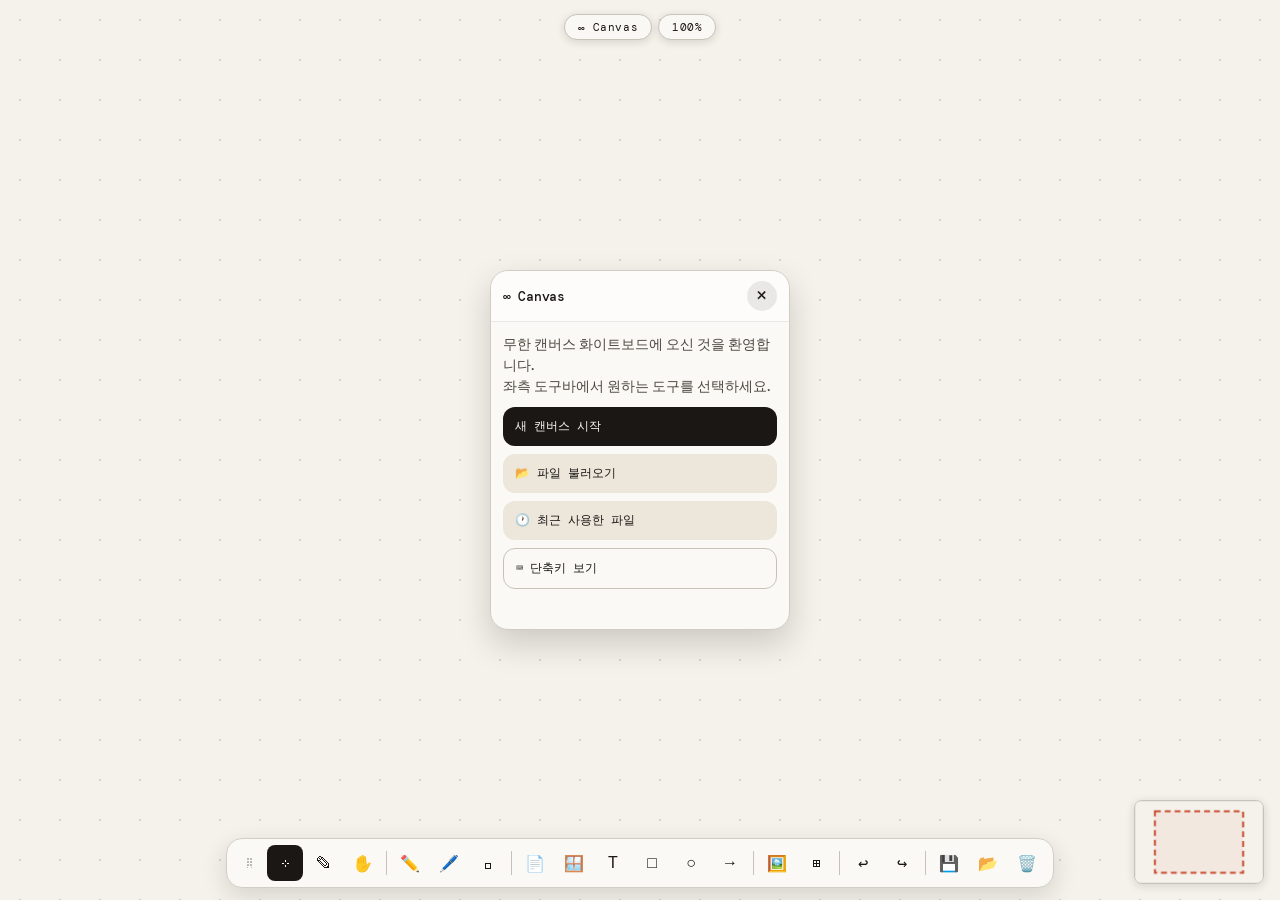
==== index.html @ 52f9487e "Add files via upload" ====
<!DOCTYPE html>
<html lang="ko">
<head>
<meta charset="UTF-8">
<meta name="viewport" content="width=device-width, initial-scale=1.0, viewport-fit=cover, maximum-scale=1.0, user-scalable=no">
<meta name="apple-mobile-web-app-capable" content="yes">
<meta name="apple-mobile-web-app-status-bar-style" content="default">
<meta name="theme-color" content="#f5f2eb">
<title>∞ Canvas 0.01</title>
<link rel="stylesheet" href="style.css">
</head>
<body data-tool="select">

<div id="grid"></div>
<canvas id="preview-canvas"></canvas>
<div id="sel-rect"></div>

<div id="topbar">
  <div class="pill" id="title-pill">∞ Canvas</div>
  <div class="pill" id="zoom-pill">100%</div>
</div>

<div id="ctx">
  <div class="citem" data-action="front">↑ 맨 앞으로</div>
  <div class="citem" data-action="back">↓ 맨 뒤로</div>
  <div class="cdiv"></div>
  <div class="citem" data-action="dup">⊞ 복제</div>
  <div class="cdiv"></div>
  <div class="citem danger" data-action="del">✕ 삭제</div>
</div>

<div id="snack"></div>

<div id="viewport">
  <div id="board">
    <svg id="svg-layer"></svg>
  </div>
</div>

<canvas id="minimap" width="130" height="84"></canvas>

<!-- ══ PEN SETTINGS PANEL ══ -->
<div id="pen-panel">
  <div class="pp-title">
    <span id="pp-title-txt">✏️ 펜 설정</span>
    <button class="pp-x" id="pp-close-btn">✕</button>
  </div>
  <div class="pp-sect">
    <div class="pp-lbl">펜 안정화 (smoothing)</div>
    <div class="pp-row">
      <input type="range" id="pp-smooth" min="0" max="20" step="1" value="0">
      <span class="pp-num" id="pp-smooth-v">0</span>
    </div>
    <div class="pp-chips" id="pp-sc">
      <button class="pp-chip pp-on" data-smooth="0">없음</button>
      <button class="pp-chip" data-smooth="5">약간</button>
      <button class="pp-chip" data-smooth="10">보통</button>
      <button class="pp-chip" data-smooth="18">강함</button>
    </div>
  </div>
  <div class="pp-sect">
    <div class="pp-lbl">불투명도 (opacity)</div>
    <div class="pp-row">
      <input type="range" id="pp-opacity" min="5" max="100" step="5" value="100">
      <span class="pp-num" id="pp-opacity-v">100%</span>
    </div>
  </div>
  <div class="pp-sect" id="pp-cap-sect">
    <div class="pp-lbl">선 끝 모양 (linecap)</div>
    <div class="pp-caps">
      <button class="pp-cap pp-on" data-cap="round">
        <svg width="30" height="10"><line x1="5" y1="5" x2="25" y2="5" stroke="currentColor" stroke-width="5" stroke-linecap="round"/></svg>
        <span>둥글게</span>
      </button>
      <button class="pp-cap" data-cap="square">
        <svg width="30" height="10"><line x1="5" y1="5" x2="25" y2="5" stroke="currentColor" stroke-width="5" stroke-linecap="square"/></svg>
        <span>각지게</span>
      </button>
      <button class="pp-cap" data-cap="butt">
        <svg width="30" height="10"><line x1="7" y1="5" x2="23" y2="5" stroke="currentColor" stroke-width="5" stroke-linecap="butt"/></svg>
        <span>짧게</span>
      </button>
    </div>
  </div>
  <div class="pp-sect" id="pp-pressure-sect">
    <div class="pp-lbl">끝 처리 (taper)</div>
    <div class="pp-chips" id="pp-pc">
      <button class="pp-chip pp-on" data-pressure="none">없음</button>
      <button class="pp-chip" data-pressure="start">시작</button>
      <button class="pp-chip" data-pressure="end">끝</button>
      <button class="pp-chip" data-pressure="both">양쪽</button>
    </div>
  </div>
  <div class="pp-sect">
    <div class="pp-lbl">미리보기</div>
    <div id="pp-preview-wrap">
      <svg id="pp-preview-svg" viewBox="0 0 200 42" preserveAspectRatio="none">
        <path id="pp-preview-path"
          d="M10,30 Q30,10 50,22 Q70,34 90,18 Q110,8 130,22 Q150,34 170,16 Q185,8 192,14"
          fill="none" stroke="#1a1714" stroke-width="2"
          stroke-linecap="round" stroke-linejoin="round"/>
      </svg>
    </div>
  </div>
</div>

<!-- ══ TOOLBAR (가로 통일) ══ -->
<div id="toolbar">
  <div id="tb-drag-handle">⠿</div>
  <div id="tb-tools">
    <button class="tbtn active" id="t-select" data-tip="선택 (V)" data-tool="select">⊹</button>
    <button class="tbtn" id="t-edit" data-tip="편집 (D)" data-tool="edit">✎</button>
    <button class="tbtn" id="t-pan" data-tip="이동 (H)" data-tool="pan">✋</button>
    <div class="sep"></div>
    <button class="tbtn" id="t-pen"       data-tip="펜 (P) · 재클릭 → 설정"       data-tool-or-panel="pen">✏️</button>
    <button class="tbtn" id="t-highlight" data-tip="형광펜 (L) · 재클릭 → 설정"    data-tool-or-panel="highlight">🖊️</button>
    <button class="tbtn" id="t-eraser"    data-tip="지우개 (E) · 재클릭 → 설정"    data-tool-or-panel="eraser">◻</button>
    <div class="sep"></div>
    <button class="tbtn" id="t-sticky" data-tip="포스트잇 (S)"  data-action="addSticky">📄</button>
    <button class="tbtn" id="t-card"   data-tip="카드 창 (W)"   data-action="addCard">🪟</button>
    <button class="tbtn" id="t-text"   data-tip="텍스트 (T)"    data-tool="text">T</button>
    <button class="tbtn" id="t-rect"   data-tip="사각형 (R)"    data-tool="rect">□</button>
    <button class="tbtn" id="t-circle" data-tip="원 (C)"        data-tool="circle">○</button>
    <button class="tbtn" id="t-arrow"  data-tip="화살표 (A)"    data-tool="arrow">→</button>
    <div class="sep"></div>
    <button class="tbtn" data-tip="이미지" data-action="addImage">🖼️</button>
    <button class="tbtn" data-tip="그리드 (G)"  data-action="toggleGrid">⊞</button>

    <!-- ═══ NEW: Undo / Redo 버튼 ═══ -->
    <div class="sep"></div>
    <button class="tbtn undo-redo-btn" id="t-undo" data-tip="실행 취소 (Ctrl+Z)" data-action="undo">↩</button>
    <button class="tbtn undo-redo-btn" id="t-redo" data-tip="다시 실행 (Ctrl+Shift+Z)" data-action="redo">↪</button>
    <!-- ═══ END NEW ═══ -->

    <div class="sep"></div>
    <button class="tbtn" data-tip="저장 Ctrl+S" data-action="save">💾</button>
    <button class="tbtn" data-tip="불러오기"     data-action="load">📂</button>
    <button class="tbtn" data-tip="전체 지우기"  data-action="clearAll">🗑️</button>
  </div>
</div>


<!-- ══ COLOR BAR (그리기 도구 선택 시 나타남) ══ -->
<div id="color-bar">
  <div class="cdot active" style="background:#1a1714" data-c="#1a1714"></div>
  <div class="cdot" style="background:#c84b2f" data-c="#c84b2f"></div>
  <div class="cdot" style="background:#2b6cb0" data-c="#2b6cb0"></div>
  <div class="cdot" style="background:#2d8a4e" data-c="#2d8a4e"></div>
  <div class="cdot" style="background:#7c3d9e" data-c="#7c3d9e"></div>
  <div class="cdot" style="background:#e8a320" data-c="#e8a320"></div>
  <div class="cb-sep"></div>
  <button class="sbtn active" data-sw="2"><div class="sline" style="height:2px"></div></button>
  <button class="sbtn"        data-sw="5"><div class="sline" style="height:4px"></div></button>
  <button class="sbtn"        data-sw="10"><div class="sline" style="height:7px"></div></button>
</div>

<input type="file" id="img-in"  accept="image/*" style="display:none">
<input type="file" id="load-in" style="display:none">

<script type="module" src="js/main.js"></script>
</body>
</html>
---- style.css ----
@import url('https://fonts.googleapis.com/css2?family=DM+Mono:wght@400;500&family=Fraunces:ital,opsz,wght@0,9..144,300;1,9..144,300&display=swap');

:root {
  --bg:#f5f2eb; --grid:#d8d3c8; --ink:#1a1714;
  --panel:#faf8f4; --border:#c8c3b8; --shadow:rgba(26,23,20,0.14);
  --accent:#c84b2f; --accent2:#2b6cb0;
  --safe-b: env(safe-area-inset-bottom, 0px);
  --safe-t: env(safe-area-inset-top,    0px);
  --safe-l: env(safe-area-inset-left,   0px);
  --safe-r: env(safe-area-inset-right,  0px);
}

*{margin:0;padding:0;box-sizing:border-box;}
html,body{width:100%;height:100%;overflow:hidden;}
body{
  font-family:'DM Mono',monospace;
  background:var(--bg);
  user-select:none;-webkit-user-select:none;
  touch-action:none;
  -webkit-tap-highlight-color:transparent;
}

/* ── Grid ── */
#grid{
  position:fixed;inset:0;pointer-events:none;z-index:0;
  background-image:radial-gradient(circle,var(--grid) 1.5px,transparent 1.5px);
  background-size:40px 40px;
}

/* ── Viewport / Board ── */
#viewport{position:fixed;overflow:hidden;z-index:1;}
#board{position:absolute;top:0;left:0;transform-origin:0 0;will-change:transform;}
#svg-layer{position:absolute;top:0;left:0;width:1px;height:1px;overflow:visible;pointer-events:none;}
#preview-canvas{position:fixed;pointer-events:none;z-index:500;}

/* ── Selection rectangle ── */
#sel-rect{
  position:fixed;border:1.5px solid var(--accent2);
  background:rgba(43,108,176,0.08);pointer-events:none;
  display:none;z-index:600;border-radius:2px;
}
.el.lasso-hover>.el-body{outline:2px dashed var(--accent2);outline-offset:2px;}

/* ── Element system ── */
.el{position:absolute;}
.el-body{width:100%;height:100%;border-radius:2px;}
.el-handles{display:none;position:absolute;inset:-1px;pointer-events:none;}
.el.selected>.el-body{outline:2px solid var(--accent2);outline-offset:2px;}
.el.selected>.el-handles{display:block;}

.h-move{position:absolute;inset:0;cursor:move;pointer-events:all;}
.h-resize{
  position:absolute;width:12px;height:12px;
  background:white;border:2px solid var(--accent2);border-radius:2px;pointer-events:all;
}
.h-resize.nw{top:-6px;left:-6px;cursor:nw-resize;}
.h-resize.ne{top:-6px;right:-6px;cursor:ne-resize;}
.h-resize.se{bottom:-6px;right:-6px;cursor:se-resize;}
.h-resize.sw{bottom:-6px;left:-6px;cursor:sw-resize;}
.h-resize.n{top:-6px;left:calc(50% - 6px);cursor:n-resize;}
.h-resize.s{bottom:-6px;left:calc(50% - 6px);cursor:s-resize;}
.h-resize.e{top:calc(50% - 6px);right:-6px;cursor:e-resize;}
.h-resize.w{top:calc(50% - 6px);left:-6px;cursor:w-resize;}

@media(pointer:coarse){
  .h-resize{width:20px;height:20px;}
  .h-resize.nw{top:-10px;left:-10px;}
  .h-resize.ne{top:-10px;right:-10px;}
  .h-resize.se{bottom:-10px;right:-10px;}
  .h-resize.sw{bottom:-10px;left:-10px;}
  .h-resize.n{top:-10px;left:calc(50% - 10px);}
  .h-resize.s{bottom:-10px;left:calc(50% - 10px);}
  .h-resize.e{top:calc(50% - 10px);right:-10px;}
  .h-resize.w{top:calc(50% - 10px);left:-10px;}
}

/* ── Sticky ── */
.sticky-body{
  padding:10px;display:flex;flex-direction:column;
  box-shadow:3px 5px 14px var(--shadow);min-width:120px;min-height:90px;
}
.sticky-bar{display:flex;justify-content:flex-end;gap:4px;margin-bottom:6px;flex-shrink:0;}
.sticky-btn{
  width:28px;height:28px;border:none;border-radius:50%;
  background:rgba(0,0,0,0.18);color:rgba(0,0,0,0.6);font-size:12px;cursor:pointer;
  display:flex;align-items:center;justify-content:center;
  touch-action:manipulation;-webkit-tap-highlight-color:transparent;
}
.sticky-btn:hover{opacity:.7;}
.sticky-btn:active{opacity:.5;}
.sticky-body textarea{
  flex:1;border:none;background:transparent;resize:none;
  font-family:'Fraunces',serif;font-size:14px;font-weight:300;line-height:1.55;
  color:var(--ink);outline:none;cursor:text;min-height:60px;
  touch-action:manipulation;
}

/* ── Text ── */
.text-body{
  padding:4px 6px;min-width:60px;min-height:30px;white-space:pre-wrap;
  word-break:break-word;font-family:'Fraunces',serif;font-weight:300;
  line-height:1.4;outline:none;cursor:text;background:transparent;
}

/* ══════════════════════════════════════════════════════
   CARD WINDOW (unchanged)
══════════════════════════════════════════════════════ */
.card-body{display:flex;flex-direction:column;background:color-mix(in srgb, var(--panel) 95%, white 5%);border:1.5px solid color-mix(in srgb, var(--border) 80%, white 20%);border-radius:14px;box-shadow:0 10px 28px rgba(26,23,20,0.16);overflow:hidden;min-width:180px;min-height:120px;}
.card-header{display:flex;align-items:center;justify-content:space-between;gap:8px;padding:10px 12px;border-bottom:1px solid rgba(0,0,0,0.08);background:rgba(255,255,255,0.45);flex-shrink:0;}
.card-title{flex:1;min-width:0;font-family:'DM Mono',monospace;font-size:13px;font-weight:500;letter-spacing:-0.02em;color:var(--ink);outline:none;cursor:text;white-space:nowrap;overflow:hidden;text-overflow:ellipsis;user-select:text;-webkit-user-select:text;}
.card-title:empty::before{content:'제목을 입력하세요...';color:rgba(0,0,0,0.28);pointer-events:none;}
.card-close-btn{width:30px;height:30px;border:none;border-radius:999px;cursor:pointer;background:rgba(0,0,0,0.08);color:var(--ink);font-size:13px;display:flex;align-items:center;justify-content:center;flex-shrink:0;transition:background .12s;touch-action:manipulation;-webkit-tap-highlight-color:transparent;}
.card-close-btn:hover{background:rgba(0,0,0,0.14);}
.card-close-btn:active{background:rgba(0,0,0,0.20);}
.card-content{padding:10px 12px;font-family:'Fraunces',serif;font-size:13.5px;font-weight:300;line-height:1.55;color:var(--ink);outline:none;cursor:text;min-height:32px;white-space:pre-wrap;word-break:break-word;user-select:text;-webkit-user-select:text;border-bottom:1px solid rgba(0,0,0,0.06);flex-shrink:0;}
.card-content:empty::before{content:attr(data-placeholder);color:rgba(0,0,0,0.25);pointer-events:none;}
.card-sub-container{flex:1 1 auto;padding:8px 10px;position:relative;overflow-y:auto;overflow-x:hidden;min-height:0;scrollbar-width:thin;background-image:linear-gradient(rgba(0,0,0,0.03) 1px, transparent 1px),linear-gradient(90deg, rgba(0,0,0,0.03) 1px, transparent 1px);background-size:20px 20px;}
.card-sub-container::-webkit-scrollbar{width:4px;}
.card-sub-container::-webkit-scrollbar-thumb{background:rgba(0,0,0,0.14);border-radius:99px;}
.card-add-block-btn{flex-shrink:0;margin:0 10px 10px;padding:12px 0;border:1.5px dashed rgba(0,0,0,0.16);border-radius:10px;background:transparent;color:rgba(0,0,0,0.38);font-family:'DM Mono',monospace;font-size:12px;cursor:pointer;transition:background .12s, color .12s, border-color .12s;touch-action:manipulation;-webkit-tap-highlight-color:transparent;}
.card-add-block-btn:hover{background:rgba(0,0,0,0.04);color:var(--ink);border-color:rgba(0,0,0,0.28);}
.card-add-block-btn:active{background:rgba(0,0,0,0.08);color:var(--ink);}
.card-sub-block{position:absolute;border:1.5px solid rgba(0,0,0,0.10);border-radius:10px;background:rgba(255,255,255,0.55);display:flex;flex-direction:column;overflow:hidden;transition:border-color .12s, box-shadow .12s;}
.card-sub-block:hover{border-color:rgba(0,0,0,0.18);}
.card-sub-block.card-sub-resizing{border-color:var(--accent2);}
.card-sub-block[data-dir="horizontal"]{flex-direction:row;}
.card-sub-block[data-dir="horizontal"] .card-sub-content{border-top:none;border-left:1px solid rgba(0,0,0,0.06);}
.card-sub-block.card-sub-dragging{opacity:0.85;box-shadow:0 12px 36px rgba(26,23,20,0.28);border-color:var(--accent2);z-index:99999;pointer-events:none;transition:none;}
.card-sub-placeholder{position:absolute;border:2px dashed var(--accent2);border-radius:10px;background:rgba(43,108,176,0.06);pointer-events:none;transition:left .1s, top .1s;}
.card-sub-header{display:flex;align-items:center;justify-content:space-between;gap:6px;padding:6px 8px;background:rgba(0,0,0,0.025);flex-shrink:0;}
.card-sub-drag-handle{width:24px;height:24px;display:flex;align-items:center;justify-content:center;font-size:13px;color:rgba(0,0,0,0.28);cursor:grab;flex-shrink:0;border-radius:4px;transition:color .12s, background .12s;user-select:none;-webkit-user-select:none;touch-action:none;}
.card-sub-drag-handle:hover{color:var(--ink);background:rgba(0,0,0,0.06);}
.card-sub-drag-handle:active{cursor:grabbing;color:var(--accent2);}
.card-sub-title{flex:1;min-width:0;font-family:'DM Mono',monospace;font-size:11px;font-weight:500;color:var(--ink);outline:none;cursor:text;white-space:nowrap;overflow:hidden;text-overflow:ellipsis;user-select:text;-webkit-user-select:text;}
.card-sub-title:empty::before{content:'블록 제목...';color:rgba(0,0,0,0.22);pointer-events:none;}
.card-sub-actions{display:flex;gap:3px;flex-shrink:0;}
.card-sub-btn{width:28px;height:28px;border:none;border-radius:6px;background:transparent;color:rgba(0,0,0,0.4);font-size:12px;cursor:pointer;display:flex;align-items:center;justify-content:center;transition:background .1s, color .1s;touch-action:manipulation;-webkit-tap-highlight-color:transparent;}
.card-sub-btn:hover{background:rgba(0,0,0,0.08);color:var(--ink);}
.card-sub-btn:active{background:rgba(0,0,0,0.14);color:var(--ink);}
.card-sub-btn-del:hover{color:var(--accent);}
.card-sub-btn-del:active{color:var(--accent);}
.card-sub-content{flex:1 1 auto;padding:8px;font-family:'Fraunces',serif;font-size:12.5px;font-weight:300;line-height:1.5;color:var(--ink);outline:none;cursor:text;white-space:pre-wrap;word-break:break-word;min-height:20px;border-top:1px solid rgba(0,0,0,0.06);user-select:text;-webkit-user-select:text;overflow:auto;}
.card-sub-content:empty::before{content:attr(data-placeholder);color:rgba(0,0,0,0.22);pointer-events:none;}
.card-sub-resize-handle{position:absolute;bottom:0;right:0;width:22px;height:22px;cursor:se-resize;z-index:2;background:transparent;touch-action:none;}
.card-sub-resize-handle::before{content:'';position:absolute;bottom:3px;right:3px;width:8px;height:8px;border-right:2px solid rgba(0,0,0,0.18);border-bottom:2px solid rgba(0,0,0,0.18);border-radius:0 0 2px 0;transition:border-color .12s;}
.card-sub-resize-handle:hover::before{border-color:var(--accent2);}
.card-sub-block.card-sub-resizing .card-sub-resize-handle::after{content:'';position:absolute;bottom:-2px;right:-2px;width:6px;height:6px;background:var(--accent2);border-radius:50%;}

/* ══════════════════════════════════════════════════════
   STARTUP / SYSTEM WINDOWS (unchanged)
══════════════════════════════════════════════════════ */
.start-window{position:absolute;}
.start-window-body{width:100%;height:100%;display:flex;flex-direction:column;overflow:hidden;border-radius:18px;background:color-mix(in srgb, var(--panel) 92%, white 8%);border:1.5px solid color-mix(in srgb, var(--border) 85%, white 15%);box-shadow:0 14px 32px rgba(26,23,20,0.18);backdrop-filter:blur(10px);-webkit-backdrop-filter:blur(10px);}
.start-window-header{display:flex;align-items:center;justify-content:space-between;gap:8px;padding:10px 12px;border-bottom:1px solid rgba(0,0,0,0.08);background:rgba(255,255,255,0.45);cursor:move;touch-action:none;}
.start-window-title{font-size:13px;font-weight:500;letter-spacing:-0.02em;color:var(--ink);}
.start-window-close{width:30px;height:30px;border:none;border-radius:999px;cursor:pointer;background:rgba(0,0,0,0.08);color:var(--ink);font-size:12px;display:flex;align-items:center;justify-content:center;flex-shrink:0;touch-action:manipulation;-webkit-tap-highlight-color:transparent;}
.start-window-close:active{background:rgba(0,0,0,0.18);}
.start-window-content{padding:12px;display:flex;flex-direction:column;gap:10px;min-height:0;}
.start-window-note{font-family:'Fraunces',serif;font-size:14px;line-height:1.5;color:#4d463f;}
.start-window-actions,.recent-toolbar{display:flex;flex-direction:column;gap:8px;}
.launch-btn{width:100%;border:none;border-radius:12px;padding:11px 12px;cursor:pointer;background:#ece6db;color:var(--ink);font-family:'DM Mono',monospace;font-size:12px;text-align:left;touch-action:manipulation;-webkit-tap-highlight-color:transparent;}
.launch-btn:active{filter:brightness(0.92);}
.launch-btn.primary{background:var(--ink);color:var(--panel);}
.launch-btn.ghost{background:transparent;border:1px solid var(--border);}
.launch-btn.small{padding:8px 10px;font-size:11px;border-radius:10px;}
.recent-list{display:flex;flex-direction:column;gap:8px;overflow:auto;min-height:0;padding-right:2px;}
.recent-item{display:flex;align-items:center;justify-content:space-between;gap:10px;border:1px solid rgba(0,0,0,0.08);border-radius:12px;padding:10px;background:rgba(255,255,255,0.55);}
.recent-main{min-width:0;display:flex;flex-direction:column;gap:4px;}
.recent-name{font-size:12px;color:var(--ink);white-space:nowrap;overflow:hidden;text-overflow:ellipsis;}
.recent-meta{font-size:10px;color:#756d64;}
.recent-actions{display:flex;gap:6px;flex-shrink:0;}
.recent-empty{border:1px dashed rgba(0,0,0,0.14);border-radius:12px;padding:12px;color:#756d64;font-size:12px;line-height:1.5;background:rgba(255,255,255,0.35);}
.shortcut-list{display:flex;flex-direction:column;gap:8px;overflow:auto;min-height:0;}
.shortcut-row{display:flex;align-items:center;justify-content:space-between;gap:10px;border:1px solid rgba(0,0,0,0.08);border-radius:12px;padding:8px 10px;background:rgba(255,255,255,0.52);}
.shortcut-key{display:inline-flex;align-items:center;justify-content:center;min-width:44px;height:28px;padding:0 10px;border-radius:999px;background:var(--ink);color:var(--panel);font-size:11px;}
.shortcut-desc{font-size:12px;color:var(--ink);text-align:right;line-height:1.4;}

/* ── Image ── */
.image-body{display:block;width:100%;height:100%;object-fit:contain;pointer-events:none;border-radius:1px;}

/* ══════════════════════════════════════════════════════
   TOOLBAR — 항상 가로, 드래그 이동, 모서리 자석 스냅
   화면 폭에 맞게 축소, 내부 스크롤
══════════════════════════════════════════════════════ */
#toolbar{
  position:fixed;
  z-index:1000;
  background:color-mix(in srgb, var(--panel) 88%, white 12%);
  border:1.5px solid color-mix(in srgb, var(--border) 82%, white 18%);
  border-radius:16px;
  box-shadow:0 8px 24px rgba(26,23,20,0.14);
  backdrop-filter:blur(10px);-webkit-backdrop-filter:blur(10px);
  display:flex;
  flex-direction:row;
  align-items:center;
  gap:4px;
  padding:6px 8px;
  transition:box-shadow .15s;
  /* ── 핵심: 화면에 맞게 축소 ── */
  max-width:calc(100vw - 24px);  /* 양쪽 12px 갭 */
  width:max-content;             /* 콘텐츠 자연 너비가 기본 */
}
#toolbar.tb-dragging{
  box-shadow:0 14px 40px rgba(26,23,20,0.22);
  opacity:0.92;
}
#toolbar.tb-snapping{
  transition:left .2s cubic-bezier(.22,.68,.36,1), top .2s cubic-bezier(.22,.68,.36,1), box-shadow .15s;
}


#tb-drag-handle{
  display:flex;align-items:center;justify-content:center;
  width:28px;height:36px;
  font-size:16px;color:rgba(0,0,0,0.25);
  cursor:grab;flex-shrink:0;
  border-radius:6px;
  transition:color .12s, background .12s;
  user-select:none;-webkit-user-select:none;
  touch-action:none;
}
#tb-drag-handle:hover{color:var(--ink);background:rgba(0,0,0,0.06);}
#tb-drag-handle:active{cursor:grabbing;color:var(--accent2);}

#tb-tools{
  display:flex;flex-direction:row;align-items:center;gap:3px;
  overflow-x:auto;overflow-y:hidden;
  scrollbar-width:none;
  flex:1;min-width:0;
}
#tb-tools::-webkit-scrollbar{display:none;}

#toolbar .tbtn{
  width:36px;height:36px;font-size:16px;flex-shrink:0;
  border-radius:8px;
}
#toolbar .sep{
  width:1px;height:24px;background:var(--border);flex-shrink:0;margin:0 2px;
}

.tbtn{
  display:flex;align-items:center;justify-content:center;
  border:none;background:transparent;
  cursor:pointer;color:var(--ink);
  transition:background .12s,transform .1s;
  position:relative;flex-shrink:0;
  -webkit-tap-highlight-color:transparent;
  touch-action:manipulation;
}
.tbtn:active{transform:scale(.93);}
.tbtn.active{background:var(--ink);color:var(--panel);}

@media(hover:hover){
  .tbtn[data-tip]:hover{background:rgba(0,0,0,0.07);}
  .tbtn[data-tip]:hover::after{
    content:attr(data-tip);position:absolute;
    background:var(--ink);color:var(--panel);font-size:10px;
    padding:3px 7px;border-radius:5px;white-space:nowrap;pointer-events:none;z-index:9999;
  }
  /* 툴팁은 항상 아래로 */
  .tbtn[data-tip]:hover::after{
    top:calc(100% + 6px);left:50%;transform:translateX(-50%);
  }
  /* 툴바가 화면 하단에 있을 때 → 위로 (JS가 data-tip-dir="up" 추가) */
  #toolbar[data-tip-dir="up"] .tbtn[data-tip]:hover::after{
    top:auto;bottom:calc(100% + 6px);
  }
}

/* ══════════════════════════════════════════════════════
   COLOR BAR — 그리기 도구 선택 시 나타남
══════════════════════════════════════════════════════ */
#color-bar{
  position:fixed;
  z-index:999;
  display:none; /* JS에서 제어 */
  flex-direction:row;
  align-items:center;
  gap:6px;
  padding:6px 12px;
  background:color-mix(in srgb, var(--panel) 90%, white 10%);
  border:1.5px solid color-mix(in srgb, var(--border) 82%, white 18%);
  border-radius:14px;
  box-shadow:0 6px 20px rgba(26,23,20,0.12);
  backdrop-filter:blur(10px);-webkit-backdrop-filter:blur(10px);
  transition:opacity .15s, transform .15s;
  opacity:0;transform:scale(0.96);
}
#color-bar.cb-visible{
  display:flex;opacity:1;transform:scale(1);
}

#color-bar .cb-sep{
  width:1px;height:22px;background:var(--border);flex-shrink:0;
}

#color-bar .cdot{
  width:22px;height:22px;
  border-radius:50%;cursor:pointer;border:2px solid transparent;
  transition:transform .1s,border-color .1s;flex-shrink:0;
  touch-action:manipulation;-webkit-tap-highlight-color:transparent;
}
#color-bar .cdot:hover{transform:scale(1.2);}
#color-bar .cdot.active{border-color:var(--ink);transform:scale(1.15);}

#color-bar .sbtn{
  display:flex;align-items:center;justify-content:center;
  width:32px;height:26px;
  border:1.5px solid var(--border);border-radius:6px;
  cursor:pointer;background:transparent;transition:background .12s;flex-shrink:0;
  touch-action:manipulation;-webkit-tap-highlight-color:transparent;
}
#color-bar .sbtn:hover{background:rgba(0,0,0,0.07);}
#color-bar .sbtn.active{background:var(--ink);}
#color-bar .sbtn.active .sline{background:var(--panel);}
#color-bar .sline{border-radius:99px;background:var(--ink);width:60%;}

/* ── Topbar ── */
#topbar{
  position:fixed;z-index:1000;
  display:flex;align-items:center;gap:6px;
  pointer-events:none;
}
#topbar>*{pointer-events:all;}
#topbar{top:calc(14px + var(--safe-t));left:0;right:0;justify-content:center;}
.pill{
  background:var(--panel);border:1.5px solid var(--border);border-radius:999px;
  padding:5px 13px;font-size:11px;color:var(--ink);
  box-shadow:0 2px 8px var(--shadow);letter-spacing:.05em;white-space:nowrap;
}
#zoom-pill{cursor:pointer;min-width:54px;text-align:center;touch-action:manipulation;}
#zoom-pill:hover{background:rgba(0,0,0,0.06);}

@media(max-width:767px){
  #topbar{top:calc(10px + var(--safe-t));left:auto;right:calc(10px + var(--safe-r));justify-content:flex-end;}
  #title-pill{display:none;}
  .pill{padding:4px 10px;font-size:10px;}
}

/* ── Context Menu ── */
#ctx{position:fixed;z-index:9999;background:var(--panel);border:1.5px solid var(--border);border-radius:10px;box-shadow:0 8px 30px var(--shadow);padding:6px;display:none;min-width:140px;}
.citem{padding:9px 14px;border-radius:6px;cursor:pointer;font-size:13px;color:var(--ink);transition:background .1s;touch-action:manipulation;}
.citem:hover,.citem:active{background:rgba(0,0,0,0.07);}
.citem.danger{color:var(--accent);}
.cdiv{height:1px;background:var(--border);margin:4px 0;}

/* ── Snack ── */
#snack{position:fixed;left:50%;transform:translateX(-50%) translateY(-8px);background:var(--ink);color:var(--panel);font-size:11px;padding:6px 14px;border-radius:999px;opacity:0;transition:opacity .2s,transform .2s;z-index:9999;pointer-events:none;white-space:nowrap;}
#snack.show{opacity:1;transform:translateX(-50%) translateY(0);}
#snack{top:58px;}
@media(max-width:767px){#snack{top:calc(50px + var(--safe-t));}}

/* ── Minimap ── */
#minimap{position:fixed;right:16px;width:130px;height:84px;background:var(--panel);border:1.5px solid var(--border);border-radius:8px;overflow:hidden;box-shadow:0 2px 10px var(--shadow);z-index:999;bottom:16px;}
@media(max-width:767px){#minimap{display:none;}}

/* ── Cursors ── */
body[data-tool="pan"] #viewport{cursor:grab;}
body[data-tool="pan"].panning #viewport{cursor:grabbing;}
body[data-tool="pen"] #viewport,
body[data-tool="highlight"] #viewport,
body[data-tool="eraser"] #viewport,
body[data-tool="rect"] #viewport,
body[data-tool="circle"] #viewport,
body[data-tool="arrow"] #viewport{cursor:crosshair;}
body[data-tool="text"] #viewport{cursor:text;}
body[data-tool="select"] #viewport{cursor:default;}
body[data-tool="edit"] #viewport{cursor:text;}
body[data-tool="edit"] #viewport .el{cursor:text;}
body[data-tool="edit"] #viewport .el .h-move{cursor:text;pointer-events:none;}
body[data-tool="edit"] #viewport .el .h-resize{pointer-events:none;}

/* ── Pen Panel ── */
#pen-panel{position:fixed;z-index:2000;background:color-mix(in srgb,var(--panel) 94%,white 6%);border:1.5px solid color-mix(in srgb,var(--border) 80%,white 20%);border-radius:16px;box-shadow:0 16px 48px rgba(26,23,20,0.20);backdrop-filter:blur(14px);-webkit-backdrop-filter:blur(14px);padding:14px 14px 16px;width:228px;display:none;flex-direction:column;gap:13px;font-size:11px;color:var(--ink);letter-spacing:.03em;opacity:0;transform:scale(.97);transition:opacity .15s,transform .15s;pointer-events:none;}
#pen-panel.pp-open{display:flex;opacity:1;transform:none;pointer-events:all;}
#pen-panel::before{display:none;} /* 화살표 제거 — 위치가 동적이므로 */
.pp-title{display:flex;align-items:center;justify-content:space-between;padding-bottom:10px;border-bottom:1px solid var(--border);font-weight:500;font-size:11.5px;letter-spacing:.04em;}
.pp-x{width:28px;height:28px;border:none;background:transparent;border-radius:50%;cursor:pointer;display:flex;align-items:center;justify-content:center;font-size:13px;color:color-mix(in srgb,var(--ink) 50%,transparent);touch-action:manipulation;}
.pp-x:hover{background:rgba(0,0,0,0.08);}
.pp-sect{display:flex;flex-direction:column;gap:6px;width:100%;}
.pp-lbl{font-size:9px;letter-spacing:.1em;text-transform:uppercase;font-weight:500;color:color-mix(in srgb,var(--ink) 42%,transparent);}
.pp-row{display:flex;align-items:center;gap:8px;}
.pp-row input[type=range]{flex:1;height:3px;-webkit-appearance:none;appearance:none;background:var(--border);border-radius:99px;outline:none;cursor:pointer;touch-action:manipulation;}
.pp-row input[type=range]::-webkit-slider-thumb{-webkit-appearance:none;width:22px;height:22px;border-radius:50%;background:var(--ink);border:2.5px solid var(--panel);box-shadow:0 1px 5px rgba(0,0,0,.28);cursor:pointer;}
.pp-row input[type=range]::-moz-range-thumb{width:22px;height:22px;border-radius:50%;background:var(--ink);border:2.5px solid var(--panel);box-shadow:0 1px 5px rgba(0,0,0,.28);}
.pp-num{min-width:30px;text-align:right;font-size:11px;color:color-mix(in srgb,var(--ink) 60%,transparent);font-variant-numeric:tabular-nums;}
.pp-chips{display:flex;gap:5px;flex-wrap:wrap;}
.pp-chip{padding:5px 9px;border-radius:8px;border:1.5px solid var(--border);font-size:10px;cursor:pointer;background:transparent;color:var(--ink);transition:background .12s,border-color .12s,color .12s;font-family:'DM Mono',monospace;touch-action:manipulation;}
.pp-chip:hover{background:rgba(0,0,0,0.06);}
.pp-chip.pp-on{background:var(--ink);color:var(--panel);border-color:var(--ink);}
.pp-caps{display:flex;gap:5px;}
.pp-cap{flex:1;height:36px;border-radius:8px;border:1.5px solid var(--border);background:transparent;cursor:pointer;display:flex;flex-direction:column;align-items:center;justify-content:center;gap:2px;font-size:8.5px;color:var(--ink);font-family:'DM Mono',monospace;transition:background .12s,border-color .12s,color .12s;touch-action:manipulation;}
.pp-cap:hover{background:rgba(0,0,0,0.06);}
.pp-cap.pp-on{background:var(--ink);color:var(--panel);border-color:var(--ink);}
.pp-cap svg{pointer-events:none;}
#pp-preview-wrap{width:100%;height:42px;border-radius:9px;border:1.5px solid var(--border);background:var(--bg);overflow:hidden;display:flex;align-items:center;justify-content:center;}
#pp-preview-svg{width:100%;height:100%;}
#t-pen.active::after,#t-highlight.active::after,#t-eraser.active::after{content:'';position:absolute;bottom:4px;right:4px;width:5px;height:5px;border-radius:50%;background:var(--accent);opacity:.8;pointer-events:none;}
/* ══════════════════════════════════════════════════════
   Undo / Redo 버튼 스타일
══════════════════════════════════════════════════════ */
.undo-redo-btn {
  font-family: 'DM Mono', monospace;
  font-size: 17px !important;
  font-weight: 500;
  letter-spacing: -0.02em;
  transition: background .12s, transform .1s, opacity .15s;
}
.undo-redo-btn:active {
  transform: scale(0.88);
}

/* 호버 시 살짝 강조 */
@media (hover: hover) {
  .undo-redo-btn:hover {
    background: rgba(0, 0, 0, 0.09);
  }
}


/* ═══ Tool Orb v2 ═══ */

#tool-orb {
  position: fixed;
  z-index: 99999;
  width: 48px;
  height: 48px;
  border-radius: 50%;
  background: rgba(26, 23, 20, 0.82);
  backdrop-filter: blur(8px);
  -webkit-backdrop-filter: blur(8px);
  display: flex;
  align-items: center;
  justify-content: center;
  pointer-events: auto;
  touch-action: none;
  cursor: grab;
  opacity: 0;
  transform: translate(-200px, -200px);
  transition: opacity 0.18s ease, box-shadow 0.18s ease;
  box-shadow: 0 2px 12px rgba(0,0,0,0.18);
  will-change: transform, opacity;
  user-select: none;
  -webkit-user-select: none;
}

#tool-orb.orb-visible {
  opacity: 1;
}

#tool-orb.orb-active {
  cursor: grabbing;
  background: rgba(200, 75, 47, 0.9);
  box-shadow: 0 4px 24px rgba(200, 75, 47, 0.35);
  transform-origin: center;
}

#tool-orb.orb-tool-active {
  box-shadow: 0 0 0 3px rgba(200, 75, 47, 0.5), 0 2px 12px rgba(0,0,0,0.18);
}

#tool-orb-label {
  font-size: 18px;
  line-height: 1;
  color: #fff;
  pointer-events: none;
  user-select: none;
  -webkit-user-select: none;
}

/* Ghost preview for tool drag */
#orb-preview-ghost {
  position: fixed;
  z-index: 99998;
  pointer-events: none;
  border-radius: 10px;
  background: rgba(200, 75, 47, 0.15);
  border: 2px solid rgba(200, 75, 47, 0.5);
  display: flex;
  align-items: center;
  justify-content: center;
  font-size: 20px;
  opacity: 0;
  transform: translate(-50%, -50%) scale(0.8);
  transition: opacity 0.15s ease, transform 0.15s ease;
}

#orb-preview-ghost.orb-preview-ghost-active {
  opacity: 1;
  transform: translate(-50%, -50%) scale(1.15);
}

/* Toolbar zoom during orb drag */
#toolbar.tb-orb-zoom {
  transform: scale(1.04);
  transition: transform 0.2s ease;
}

/* ══════════════════════════════════════════════════════
   Toolbar — Orb 드래그 모드 진입 시 확대 + 둥실 애니메이션
══════════════════════════════════════════════════════ */
#toolbar {
  transition: box-shadow .25s ease,
              transform .35s cubic-bezier(.25, .85, .35, 1.1),
              border-color .25s ease;
  transform-origin: center center;
}

#toolbar.tb-orb-zoom {
  transform: scale(1.06);
  box-shadow: 0 14px 42px rgba(26, 23, 20, 0.20),
              0 0 0 2.5px rgba(43, 108, 176, 0.12);
  border-color: color-mix(in srgb, var(--accent2) 35%, var(--border) 65%);
  animation: tb-float 2.4s ease-in-out infinite;
}

@keyframes tb-float {
  0%   { transform: scale(1.06) translateY(0px); }
  50%  { transform: scale(1.06) translateY(-3.5px); }
  100% { transform: scale(1.06) translateY(0px); }
}

#toolbar.tb-orb-zoom.tb-snapping {
  transition: left .2s cubic-bezier(.22, .68, .36, 1),
              top .2s cubic-bezier(.22, .68, .36, 1),
              box-shadow .25s ease,
              transform .35s cubic-bezier(.25, .85, .35, 1.1),
              border-color .25s ease;
}

#toolbar:not(.tb-orb-zoom) {
  animation: none;
}


/* ══════════════════════════════════════════════════════
   선택 예정(미리보기) 표시 — 고스트 오버레이 방식
══════════════════════════════════════════════════════ */

/* tb-tools는 항상 정상 스크롤 유지 — overflow 해킹 없음 */

/* 고스트 오버레이: body에 fixed로 붙어 어떤 부모도 클리핑 안 함 */
#orb-preview-ghost {
  display: none;
  position: fixed;
  transform: translate(-50%, -50%) scale(1.22);
  transform-origin: center center;
  z-index: 2000;
  pointer-events: none;
  align-items: center;
  justify-content: center;
  font-size: 16px;
  border-radius: 10px;
  background: var(--ink);
  color: var(--panel);
  outline: 2.5px solid var(--accent2);
  outline-offset: 2px;
  box-shadow: 0 4px 18px rgba(26, 23, 20, 0.28);
  transition: transform .15s cubic-bezier(.34, 1.56, .64, 1);
}

#orb-preview-ghost.orb-preview-ghost-active {
  display: flex;
}

/* 하단 도트 인디케이터 */
#orb-preview-ghost.orb-preview-ghost-active::before {
  content: '';
  position: absolute;
  bottom: -8px;
  left: 50%;
  transform: translateX(-50%);
  width: 6px;
  height: 6px;
  border-radius: 50%;
  background: var(--accent2);
  box-shadow: 0 0 6px rgba(43, 108, 176, 0.5);
  animation: orb-dot-pulse .8s ease-in-out infinite alternate;
}

@keyframes orb-dot-pulse {
  0%   { opacity: .6; transform: translateX(-50%) scale(0.8); }
  100% { opacity: 1;  transform: translateX(-50%) scale(1.15); }
}

/* 나머지 버튼은 드래그 모드 중 살짝 흐려지게 */
#toolbar.tb-orb-zoom .tbtn:not(.orb-preview):not(.active) {
  opacity: 0.45;
  transition: opacity .15s;
}

#toolbar.tb-orb-zoom .tbtn.active:not(.orb-preview) {
  opacity: 0.55;
  background: color-mix(in srgb, var(--ink) 60%, transparent);
}

/* ══════════════════════════════════════════════════════
   Tool Orb — 도구 활성화 상태 (탭으로 활성화됐을 때)
══════════════════════════════════════════════════════ */
#tool-orb.orb-tool-active {
  opacity: 1 !important;
  border-color: var(--accent);
  box-shadow: 0 0 0 4px rgba(200, 75, 47, 0.2),
              0 4px 14px rgba(26, 23, 20, 0.18);
  animation: orb-pulse 1.6s ease-in-out infinite;
}

@keyframes orb-pulse {
  0%   { box-shadow: 0 0 0 4px rgba(200, 75, 47, 0.2), 0 4px 14px rgba(26,23,20,0.18); }
  50%  { box-shadow: 0 0 0 8px rgba(200, 75, 47, 0.1), 0 4px 14px rgba(26,23,20,0.18); }
  100% { box-shadow: 0 0 0 4px rgba(200, 75, 47, 0.2), 0 4px 14px rgba(26,23,20,0.18); }
}
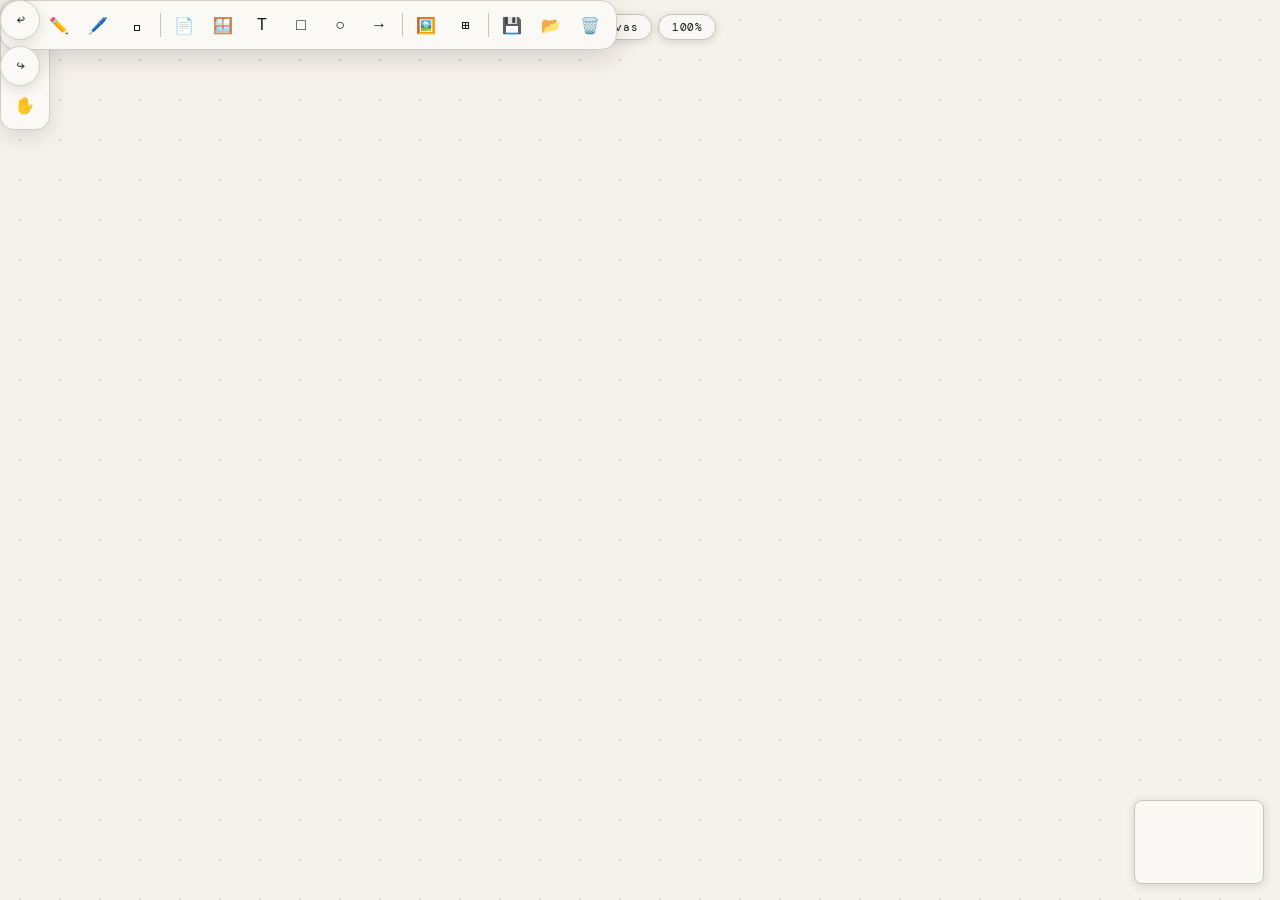
==== commit c4173769: "index.html 업데이트" ====
--- a/index.html
+++ b/index.html
@@ -1,162 +1,171 @@
-<!DOCTYPE html>
-<html lang="ko">
-<head>
-<meta charset="UTF-8">
-<meta name="viewport" content="width=device-width, initial-scale=1.0, viewport-fit=cover, maximum-scale=1.0, user-scalable=no">
-<meta name="apple-mobile-web-app-capable" content="yes">
-<meta name="apple-mobile-web-app-status-bar-style" content="default">
-<meta name="theme-color" content="#f5f2eb">
-<title>∞ Canvas 0.01</title>
-<link rel="stylesheet" href="style.css">
-</head>
-<body data-tool="select">
-
-<div id="grid"></div>
-<canvas id="preview-canvas"></canvas>
-<div id="sel-rect"></div>
-
-<div id="topbar">
-  <div class="pill" id="title-pill">∞ Canvas</div>
-  <div class="pill" id="zoom-pill">100%</div>
-</div>
-
-<div id="ctx">
-  <div class="citem" data-action="front">↑ 맨 앞으로</div>
-  <div class="citem" data-action="back">↓ 맨 뒤로</div>
-  <div class="cdiv"></div>
-  <div class="citem" data-action="dup">⊞ 복제</div>
-  <div class="cdiv"></div>
-  <div class="citem danger" data-action="del">✕ 삭제</div>
-</div>
-
-<div id="snack"></div>
-
-<div id="viewport">
-  <div id="board">
-    <svg id="svg-layer"></svg>
-  </div>
-</div>
-
-<canvas id="minimap" width="130" height="84"></canvas>
-
-<!-- ══ PEN SETTINGS PANEL ══ -->
-<div id="pen-panel">
-  <div class="pp-title">
-    <span id="pp-title-txt">✏️ 펜 설정</span>
-    <button class="pp-x" id="pp-close-btn">✕</button>
-  </div>
-  <div class="pp-sect">
-    <div class="pp-lbl">펜 안정화 (smoothing)</div>
-    <div class="pp-row">
-      <input type="range" id="pp-smooth" min="0" max="20" step="1" value="0">
-      <span class="pp-num" id="pp-smooth-v">0</span>
-    </div>
-    <div class="pp-chips" id="pp-sc">
-      <button class="pp-chip pp-on" data-smooth="0">없음</button>
-      <button class="pp-chip" data-smooth="5">약간</button>
-      <button class="pp-chip" data-smooth="10">보통</button>
-      <button class="pp-chip" data-smooth="18">강함</button>
-    </div>
-  </div>
-  <div class="pp-sect">
-    <div class="pp-lbl">불투명도 (opacity)</div>
-    <div class="pp-row">
-      <input type="range" id="pp-opacity" min="5" max="100" step="5" value="100">
-      <span class="pp-num" id="pp-opacity-v">100%</span>
-    </div>
-  </div>
-  <div class="pp-sect" id="pp-cap-sect">
-    <div class="pp-lbl">선 끝 모양 (linecap)</div>
-    <div class="pp-caps">
-      <button class="pp-cap pp-on" data-cap="round">
-        <svg width="30" height="10"><line x1="5" y1="5" x2="25" y2="5" stroke="currentColor" stroke-width="5" stroke-linecap="round"/></svg>
-        <span>둥글게</span>
-      </button>
-      <button class="pp-cap" data-cap="square">
-        <svg width="30" height="10"><line x1="5" y1="5" x2="25" y2="5" stroke="currentColor" stroke-width="5" stroke-linecap="square"/></svg>
-        <span>각지게</span>
-      </button>
-      <button class="pp-cap" data-cap="butt">
-        <svg width="30" height="10"><line x1="7" y1="5" x2="23" y2="5" stroke="currentColor" stroke-width="5" stroke-linecap="butt"/></svg>
-        <span>짧게</span>
-      </button>
-    </div>
-  </div>
-  <div class="pp-sect" id="pp-pressure-sect">
-    <div class="pp-lbl">끝 처리 (taper)</div>
-    <div class="pp-chips" id="pp-pc">
-      <button class="pp-chip pp-on" data-pressure="none">없음</button>
-      <button class="pp-chip" data-pressure="start">시작</button>
-      <button class="pp-chip" data-pressure="end">끝</button>
-      <button class="pp-chip" data-pressure="both">양쪽</button>
-    </div>
-  </div>
-  <div class="pp-sect">
-    <div class="pp-lbl">미리보기</div>
-    <div id="pp-preview-wrap">
-      <svg id="pp-preview-svg" viewBox="0 0 200 42" preserveAspectRatio="none">
-        <path id="pp-preview-path"
-          d="M10,30 Q30,10 50,22 Q70,34 90,18 Q110,8 130,22 Q150,34 170,16 Q185,8 192,14"
-          fill="none" stroke="#1a1714" stroke-width="2"
-          stroke-linecap="round" stroke-linejoin="round"/>
-      </svg>
-    </div>
-  </div>
-</div>
-
-<!-- ══ TOOLBAR (가로 통일) ══ -->
-<div id="toolbar">
-  <div id="tb-drag-handle">⠿</div>
-  <div id="tb-tools">
-    <button class="tbtn active" id="t-select" data-tip="선택 (V)" data-tool="select">⊹</button>
-    <button class="tbtn" id="t-edit" data-tip="편집 (D)" data-tool="edit">✎</button>
-    <button class="tbtn" id="t-pan" data-tip="이동 (H)" data-tool="pan">✋</button>
-    <div class="sep"></div>
-    <button class="tbtn" id="t-pen"       data-tip="펜 (P) · 재클릭 → 설정"       data-tool-or-panel="pen">✏️</button>
-    <button class="tbtn" id="t-highlight" data-tip="형광펜 (L) · 재클릭 → 설정"    data-tool-or-panel="highlight">🖊️</button>
-    <button class="tbtn" id="t-eraser"    data-tip="지우개 (E) · 재클릭 → 설정"    data-tool-or-panel="eraser">◻</button>
-    <div class="sep"></div>
-    <button class="tbtn" id="t-sticky" data-tip="포스트잇 (S)"  data-action="addSticky">📄</button>
-    <button class="tbtn" id="t-card"   data-tip="카드 창 (W)"   data-action="addCard">🪟</button>
-    <button class="tbtn" id="t-text"   data-tip="텍스트 (T)"    data-tool="text">T</button>
-    <button class="tbtn" id="t-rect"   data-tip="사각형 (R)"    data-tool="rect">□</button>
-    <button class="tbtn" id="t-circle" data-tip="원 (C)"        data-tool="circle">○</button>
-    <button class="tbtn" id="t-arrow"  data-tip="화살표 (A)"    data-tool="arrow">→</button>
-    <div class="sep"></div>
-    <button class="tbtn" data-tip="이미지" data-action="addImage">🖼️</button>
-    <button class="tbtn" data-tip="그리드 (G)"  data-action="toggleGrid">⊞</button>
-
-    <!-- ═══ NEW: Undo / Redo 버튼 ═══ -->
-    <div class="sep"></div>
-    <button class="tbtn undo-redo-btn" id="t-undo" data-tip="실행 취소 (Ctrl+Z)" data-action="undo">↩</button>
-    <button class="tbtn undo-redo-btn" id="t-redo" data-tip="다시 실행 (Ctrl+Shift+Z)" data-action="redo">↪</button>
-    <!-- ═══ END NEW ═══ -->
-
-    <div class="sep"></div>
-    <button class="tbtn" data-tip="저장 Ctrl+S" data-action="save">💾</button>
-    <button class="tbtn" data-tip="불러오기"     data-action="load">📂</button>
-    <button class="tbtn" data-tip="전체 지우기"  data-action="clearAll">🗑️</button>
-  </div>
-</div>
-
-
-<!-- ══ COLOR BAR (그리기 도구 선택 시 나타남) ══ -->
-<div id="color-bar">
-  <div class="cdot active" style="background:#1a1714" data-c="#1a1714"></div>
-  <div class="cdot" style="background:#c84b2f" data-c="#c84b2f"></div>
-  <div class="cdot" style="background:#2b6cb0" data-c="#2b6cb0"></div>
-  <div class="cdot" style="background:#2d8a4e" data-c="#2d8a4e"></div>
-  <div class="cdot" style="background:#7c3d9e" data-c="#7c3d9e"></div>
-  <div class="cdot" style="background:#e8a320" data-c="#e8a320"></div>
-  <div class="cb-sep"></div>
-  <button class="sbtn active" data-sw="2"><div class="sline" style="height:2px"></div></button>
-  <button class="sbtn"        data-sw="5"><div class="sline" style="height:4px"></div></button>
-  <button class="sbtn"        data-sw="10"><div class="sline" style="height:7px"></div></button>
-</div>
-
-<input type="file" id="img-in"  accept="image/*" style="display:none">
-<input type="file" id="load-in" style="display:none">
-
-<script type="module" src="js/main.js"></script>
-</body>
-</html>
+<!DOCTYPE html>
+
+<html lang="ko">
+<head>
+<meta charset="UTF-8">
+<meta name="viewport" content="width=device-width, initial-scale=1.0, viewport-fit=cover, maximum-scale=1.0, user-scalable=no">
+<meta name="apple-mobile-web-app-capable" content="yes">
+<meta name="apple-mobile-web-app-status-bar-style" content="default">
+<meta name="theme-color" content="#f5f2eb">
+<title>∞ Canvas 0.01</title>
+<link rel="stylesheet" href="style.css">
+</head>
+<body data-tool="select">
+
+<div id="grid"></div>
+<canvas id="preview-canvas"></canvas>
+<div id="sel-rect"></div>
+
+<div id="topbar">
+  <div class="pill" id="title-pill">∞ Canvas</div>
+  <div class="pill" id="zoom-pill">100%</div>
+</div>
+
+<div id="ctx">
+  <div class="citem" data-action="front">↑ 맨 앞으로</div>
+  <div class="citem" data-action="back">↓ 맨 뒤로</div>
+  <div class="cdiv"></div>
+  <div class="citem" data-action="dup">⊞ 복제</div>
+  <div class="cdiv"></div>
+  <div class="citem danger" data-action="del">✕ 삭제</div>
+</div>
+
+<div id="snack"></div>
+
+<div id="viewport">
+  <div id="board">
+    <svg id="svg-layer"></svg>
+  </div>
+</div>
+
+<canvas id="minimap" width="130" height="84"></canvas>
+
+<!-- ══ PEN SETTINGS PANEL ══ -->
+
+<div id="pen-panel">
+  <div class="pp-title">
+    <span id="pp-title-txt">✏️ 펜 설정</span>
+    <button class="pp-x" id="pp-close-btn">✕</button>
+  </div>
+  <div class="pp-sect">
+    <div class="pp-lbl">펜 안정화 (smoothing)</div>
+    <div class="pp-row">
+      <input type="range" id="pp-smooth" min="0" max="20" step="1" value="0">
+      <span class="pp-num" id="pp-smooth-v">0</span>
+    </div>
+    <div class="pp-chips" id="pp-sc">
+      <button class="pp-chip pp-on" data-smooth="0">없음</button>
+      <button class="pp-chip" data-smooth="5">약간</button>
+      <button class="pp-chip" data-smooth="10">보통</button>
+      <button class="pp-chip" data-smooth="18">강함</button>
+    </div>
+  </div>
+  <div class="pp-sect">
+    <div class="pp-lbl">불투명도 (opacity)</div>
+    <div class="pp-row">
+      <input type="range" id="pp-opacity" min="5" max="100" step="5" value="100">
+      <span class="pp-num" id="pp-opacity-v">100%</span>
+    </div>
+  </div>
+  <div class="pp-sect" id="pp-cap-sect">
+    <div class="pp-lbl">선 끝 모양 (linecap)</div>
+    <div class="pp-caps">
+      <button class="pp-cap pp-on" data-cap="round">
+        <svg width="30" height="10"><line x1="5" y1="5" x2="25" y2="5" stroke="currentColor" stroke-width="5" stroke-linecap="round"/></svg>
+        <span>둥글게</span>
+      </button>
+      <button class="pp-cap" data-cap="square">
+        <svg width="30" height="10"><line x1="5" y1="5" x2="25" y2="5" stroke="currentColor" stroke-width="5" stroke-linecap="square"/></svg>
+        <span>각지게</span>
+      </button>
+      <button class="pp-cap" data-cap="butt">
+        <svg width="30" height="10"><line x1="7" y1="5" x2="23" y2="5" stroke="currentColor" stroke-width="5" stroke-linecap="butt"/></svg>
+        <span>짧게</span>
+      </button>
+    </div>
+  </div>
+  <div class="pp-sect" id="pp-pressure-sect">
+    <div class="pp-lbl">끝 처리 (taper)</div>
+    <div class="pp-chips" id="pp-pc">
+      <button class="pp-chip pp-on" data-pressure="none">없음</button>
+      <button class="pp-chip" data-pressure="start">시작</button>
+      <button class="pp-chip" data-pressure="end">끝</button>
+      <button class="pp-chip" data-pressure="both">양쪽</button>
+    </div>
+  </div>
+  <div class="pp-sect">
+    <div class="pp-lbl">미리보기</div>
+    <div id="pp-preview-wrap">
+      <svg id="pp-preview-svg" viewBox="0 0 200 42" preserveAspectRatio="none">
+        <path id="pp-preview-path"
+          d="M10,30 Q30,10 50,22 Q70,34 90,18 Q110,8 130,22 Q150,34 170,16 Q185,8 192,14"
+          fill="none" stroke="#1a1714" stroke-width="2"
+          stroke-linecap="round" stroke-linejoin="round"/>
+      </svg>
+    </div>
+  </div>
+</div>
+
+<!-- ══ MODE TOOLS (select / edit / pan) — toolbar 왼쪽 독립 그룹 ══ -->
+
+<div id="mode-bar">
+  <button class="tbtn active" id="t-select" data-tip="선택 (V)" data-tool="select">⊹</button>
+  <button class="tbtn" id="t-edit" data-tip="편집 (D)" data-tool="edit">✎</button>
+  <button class="tbtn" id="t-pan"  data-tip="이동 (H)" data-tool="pan">✋</button>
+</div>
+
+<!-- ══ TOOLBAR (그리기·생성·파일 도구) ══ -->
+
+<div id="toolbar">
+  <div id="tb-drag-handle">⠿</div>
+  <div id="tb-tools">
+    <button class="tbtn" id="t-pen"       data-tip="펜 (P) · 재클릭 → 설정"    data-tool-or-panel="pen">✏️</button>
+    <button class="tbtn" id="t-highlight" data-tip="형광펜 (L) · 재클릭 → 설정" data-tool-or-panel="highlight">🖊️</button>
+    <button class="tbtn" id="t-eraser"    data-tip="지우개 (E) · 재클릭 → 설정" data-tool-or-panel="eraser">◻</button>
+    <div class="sep"></div>
+    <button class="tbtn" id="t-sticky" data-tip="포스트잇 (S)" data-action="addSticky">📄</button>
+    <button class="tbtn" id="t-card"   data-tip="카드 창 (W)"  data-action="addCard">🪟</button>
+    <button class="tbtn" id="t-text"   data-tip="텍스트 (T)"   data-tool="text">T</button>
+    <button class="tbtn" id="t-rect"   data-tip="사각형 (R)"   data-tool="rect">□</button>
+    <button class="tbtn" id="t-circle" data-tip="원 (C)"       data-tool="circle">○</button>
+    <button class="tbtn" id="t-arrow"  data-tip="화살표 (A)"   data-tool="arrow">→</button>
+    <div class="sep"></div>
+    <button class="tbtn" data-tip="이미지"      data-action="addImage">🖼️</button>
+    <button class="tbtn" data-tip="그리드 (G)"  data-action="toggleGrid">⊞</button>
+    <div class="sep"></div>
+    <button class="tbtn" data-tip="저장 Ctrl+S" data-action="save">💾</button>
+    <button class="tbtn" data-tip="불러오기"     data-action="load">📂</button>
+    <button class="tbtn" data-tip="전체 지우기"  data-action="clearAll">🗑️</button>
+  </div>
+
+  <!-- ══ COLOR TRAY — 그리기 도구 선택 시 toolbar 내부에 인라인 확장 ══ -->
+
+  <div id="color-tray">
+    <div class="ct-sep"></div>
+    <div class="cdot active" style="background:#1a1714" data-c="#1a1714"></div>
+    <div class="cdot" style="background:#c84b2f" data-c="#c84b2f"></div>
+    <div class="cdot" style="background:#2b6cb0" data-c="#2b6cb0"></div>
+    <div class="cdot" style="background:#2d8a4e" data-c="#2d8a4e"></div>
+    <div class="cdot" style="background:#7c3d9e" data-c="#7c3d9e"></div>
+    <div class="cdot" style="background:#e8a320" data-c="#e8a320"></div>
+    <div class="ct-sep"></div>
+    <button class="sbtn active" data-sw="2"><div class="sline" style="height:2px"></div></button>
+    <button class="sbtn"        data-sw="5"><div class="sline" style="height:4px"></div></button>
+    <button class="sbtn"        data-sw="10"><div class="sline" style="height:7px"></div></button>
+  </div>
+</div>
+
+<!-- ══ UNDO / REDO — toolbar 오른쪽 바깥 동그란 버튼 2개 ══ -->
+
+<div id="ur-cluster">
+  <button class="ur-btn" id="t-undo" data-tip="실행 취소 (Ctrl+Z)"        data-action="undo">↩</button>
+  <button class="ur-btn" id="t-redo" data-tip="다시 실행 (Ctrl+Shift+Z)"  data-action="redo">↪</button>
+</div>
+
+<input type="file" id="img-in"  accept="image/*" style="display:none">
+<input type="file" id="load-in" style="display:none">
+
+<script type="module" src="js/main.js"></script>
+
+</body>
+</html>
--- a/style.css
+++ b/style.css
@@ -1,612 +1,712 @@
-@import url('https://fonts.googleapis.com/css2?family=DM+Mono:wght@400;500&family=Fraunces:ital,opsz,wght@0,9..144,300;1,9..144,300&display=swap');
-
-:root {
-  --bg:#f5f2eb; --grid:#d8d3c8; --ink:#1a1714;
-  --panel:#faf8f4; --border:#c8c3b8; --shadow:rgba(26,23,20,0.14);
-  --accent:#c84b2f; --accent2:#2b6cb0;
-  --safe-b: env(safe-area-inset-bottom, 0px);
-  --safe-t: env(safe-area-inset-top,    0px);
-  --safe-l: env(safe-area-inset-left,   0px);
-  --safe-r: env(safe-area-inset-right,  0px);
-}
-
-*{margin:0;padding:0;box-sizing:border-box;}
-html,body{width:100%;height:100%;overflow:hidden;}
-body{
-  font-family:'DM Mono',monospace;
-  background:var(--bg);
-  user-select:none;-webkit-user-select:none;
-  touch-action:none;
-  -webkit-tap-highlight-color:transparent;
-}
-
-/* ── Grid ── */
-#grid{
-  position:fixed;inset:0;pointer-events:none;z-index:0;
-  background-image:radial-gradient(circle,var(--grid) 1.5px,transparent 1.5px);
-  background-size:40px 40px;
-}
-
-/* ── Viewport / Board ── */
-#viewport{position:fixed;overflow:hidden;z-index:1;}
-#board{position:absolute;top:0;left:0;transform-origin:0 0;will-change:transform;}
-#svg-layer{position:absolute;top:0;left:0;width:1px;height:1px;overflow:visible;pointer-events:none;}
-#preview-canvas{position:fixed;pointer-events:none;z-index:500;}
-
-/* ── Selection rectangle ── */
-#sel-rect{
-  position:fixed;border:1.5px solid var(--accent2);
-  background:rgba(43,108,176,0.08);pointer-events:none;
-  display:none;z-index:600;border-radius:2px;
-}
-.el.lasso-hover>.el-body{outline:2px dashed var(--accent2);outline-offset:2px;}
-
-/* ── Element system ── */
-.el{position:absolute;}
-.el-body{width:100%;height:100%;border-radius:2px;}
-.el-handles{display:none;position:absolute;inset:-1px;pointer-events:none;}
-.el.selected>.el-body{outline:2px solid var(--accent2);outline-offset:2px;}
-.el.selected>.el-handles{display:block;}
-
-.h-move{position:absolute;inset:0;cursor:move;pointer-events:all;}
-.h-resize{
-  position:absolute;width:12px;height:12px;
-  background:white;border:2px solid var(--accent2);border-radius:2px;pointer-events:all;
-}
-.h-resize.nw{top:-6px;left:-6px;cursor:nw-resize;}
-.h-resize.ne{top:-6px;right:-6px;cursor:ne-resize;}
-.h-resize.se{bottom:-6px;right:-6px;cursor:se-resize;}
-.h-resize.sw{bottom:-6px;left:-6px;cursor:sw-resize;}
-.h-resize.n{top:-6px;left:calc(50% - 6px);cursor:n-resize;}
-.h-resize.s{bottom:-6px;left:calc(50% - 6px);cursor:s-resize;}
-.h-resize.e{top:calc(50% - 6px);right:-6px;cursor:e-resize;}
-.h-resize.w{top:calc(50% - 6px);left:-6px;cursor:w-resize;}
-
-@media(pointer:coarse){
-  .h-resize{width:20px;height:20px;}
-  .h-resize.nw{top:-10px;left:-10px;}
-  .h-resize.ne{top:-10px;right:-10px;}
-  .h-resize.se{bottom:-10px;right:-10px;}
-  .h-resize.sw{bottom:-10px;left:-10px;}
-  .h-resize.n{top:-10px;left:calc(50% - 10px);}
-  .h-resize.s{bottom:-10px;left:calc(50% - 10px);}
-  .h-resize.e{top:calc(50% - 10px);right:-10px;}
-  .h-resize.w{top:calc(50% - 10px);left:-10px;}
-}
-
-/* ── Sticky ── */
-.sticky-body{
-  padding:10px;display:flex;flex-direction:column;
-  box-shadow:3px 5px 14px var(--shadow);min-width:120px;min-height:90px;
-}
-.sticky-bar{display:flex;justify-content:flex-end;gap:4px;margin-bottom:6px;flex-shrink:0;}
-.sticky-btn{
-  width:28px;height:28px;border:none;border-radius:50%;
-  background:rgba(0,0,0,0.18);color:rgba(0,0,0,0.6);font-size:12px;cursor:pointer;
-  display:flex;align-items:center;justify-content:center;
-  touch-action:manipulation;-webkit-tap-highlight-color:transparent;
-}
-.sticky-btn:hover{opacity:.7;}
-.sticky-btn:active{opacity:.5;}
-.sticky-body textarea{
-  flex:1;border:none;background:transparent;resize:none;
-  font-family:'Fraunces',serif;font-size:14px;font-weight:300;line-height:1.55;
-  color:var(--ink);outline:none;cursor:text;min-height:60px;
-  touch-action:manipulation;
-}
-
-/* ── Text ── */
-.text-body{
-  padding:4px 6px;min-width:60px;min-height:30px;white-space:pre-wrap;
-  word-break:break-word;font-family:'Fraunces',serif;font-weight:300;
-  line-height:1.4;outline:none;cursor:text;background:transparent;
-}
-
-/* ══════════════════════════════════════════════════════
-   CARD WINDOW (unchanged)
-══════════════════════════════════════════════════════ */
-.card-body{display:flex;flex-direction:column;background:color-mix(in srgb, var(--panel) 95%, white 5%);border:1.5px solid color-mix(in srgb, var(--border) 80%, white 20%);border-radius:14px;box-shadow:0 10px 28px rgba(26,23,20,0.16);overflow:hidden;min-width:180px;min-height:120px;}
-.card-header{display:flex;align-items:center;justify-content:space-between;gap:8px;padding:10px 12px;border-bottom:1px solid rgba(0,0,0,0.08);background:rgba(255,255,255,0.45);flex-shrink:0;}
-.card-title{flex:1;min-width:0;font-family:'DM Mono',monospace;font-size:13px;font-weight:500;letter-spacing:-0.02em;color:var(--ink);outline:none;cursor:text;white-space:nowrap;overflow:hidden;text-overflow:ellipsis;user-select:text;-webkit-user-select:text;}
-.card-title:empty::before{content:'제목을 입력하세요...';color:rgba(0,0,0,0.28);pointer-events:none;}
-.card-close-btn{width:30px;height:30px;border:none;border-radius:999px;cursor:pointer;background:rgba(0,0,0,0.08);color:var(--ink);font-size:13px;display:flex;align-items:center;justify-content:center;flex-shrink:0;transition:background .12s;touch-action:manipulation;-webkit-tap-highlight-color:transparent;}
-.card-close-btn:hover{background:rgba(0,0,0,0.14);}
-.card-close-btn:active{background:rgba(0,0,0,0.20);}
-.card-content{padding:10px 12px;font-family:'Fraunces',serif;font-size:13.5px;font-weight:300;line-height:1.55;color:var(--ink);outline:none;cursor:text;min-height:32px;white-space:pre-wrap;word-break:break-word;user-select:text;-webkit-user-select:text;border-bottom:1px solid rgba(0,0,0,0.06);flex-shrink:0;}
-.card-content:empty::before{content:attr(data-placeholder);color:rgba(0,0,0,0.25);pointer-events:none;}
-.card-sub-container{flex:1 1 auto;padding:8px 10px;position:relative;overflow-y:auto;overflow-x:hidden;min-height:0;scrollbar-width:thin;background-image:linear-gradient(rgba(0,0,0,0.03) 1px, transparent 1px),linear-gradient(90deg, rgba(0,0,0,0.03) 1px, transparent 1px);background-size:20px 20px;}
-.card-sub-container::-webkit-scrollbar{width:4px;}
-.card-sub-container::-webkit-scrollbar-thumb{background:rgba(0,0,0,0.14);border-radius:99px;}
-.card-add-block-btn{flex-shrink:0;margin:0 10px 10px;padding:12px 0;border:1.5px dashed rgba(0,0,0,0.16);border-radius:10px;background:transparent;color:rgba(0,0,0,0.38);font-family:'DM Mono',monospace;font-size:12px;cursor:pointer;transition:background .12s, color .12s, border-color .12s;touch-action:manipulation;-webkit-tap-highlight-color:transparent;}
-.card-add-block-btn:hover{background:rgba(0,0,0,0.04);color:var(--ink);border-color:rgba(0,0,0,0.28);}
-.card-add-block-btn:active{background:rgba(0,0,0,0.08);color:var(--ink);}
-.card-sub-block{position:absolute;border:1.5px solid rgba(0,0,0,0.10);border-radius:10px;background:rgba(255,255,255,0.55);display:flex;flex-direction:column;overflow:hidden;transition:border-color .12s, box-shadow .12s;}
-.card-sub-block:hover{border-color:rgba(0,0,0,0.18);}
-.card-sub-block.card-sub-resizing{border-color:var(--accent2);}
-.card-sub-block[data-dir="horizontal"]{flex-direction:row;}
-.card-sub-block[data-dir="horizontal"] .card-sub-content{border-top:none;border-left:1px solid rgba(0,0,0,0.06);}
-.card-sub-block.card-sub-dragging{opacity:0.85;box-shadow:0 12px 36px rgba(26,23,20,0.28);border-color:var(--accent2);z-index:99999;pointer-events:none;transition:none;}
-.card-sub-placeholder{position:absolute;border:2px dashed var(--accent2);border-radius:10px;background:rgba(43,108,176,0.06);pointer-events:none;transition:left .1s, top .1s;}
-.card-sub-header{display:flex;align-items:center;justify-content:space-between;gap:6px;padding:6px 8px;background:rgba(0,0,0,0.025);flex-shrink:0;}
-.card-sub-drag-handle{width:24px;height:24px;display:flex;align-items:center;justify-content:center;font-size:13px;color:rgba(0,0,0,0.28);cursor:grab;flex-shrink:0;border-radius:4px;transition:color .12s, background .12s;user-select:none;-webkit-user-select:none;touch-action:none;}
-.card-sub-drag-handle:hover{color:var(--ink);background:rgba(0,0,0,0.06);}
-.card-sub-drag-handle:active{cursor:grabbing;color:var(--accent2);}
-.card-sub-title{flex:1;min-width:0;font-family:'DM Mono',monospace;font-size:11px;font-weight:500;color:var(--ink);outline:none;cursor:text;white-space:nowrap;overflow:hidden;text-overflow:ellipsis;user-select:text;-webkit-user-select:text;}
-.card-sub-title:empty::before{content:'블록 제목...';color:rgba(0,0,0,0.22);pointer-events:none;}
-.card-sub-actions{display:flex;gap:3px;flex-shrink:0;}
-.card-sub-btn{width:28px;height:28px;border:none;border-radius:6px;background:transparent;color:rgba(0,0,0,0.4);font-size:12px;cursor:pointer;display:flex;align-items:center;justify-content:center;transition:background .1s, color .1s;touch-action:manipulation;-webkit-tap-highlight-color:transparent;}
-.card-sub-btn:hover{background:rgba(0,0,0,0.08);color:var(--ink);}
-.card-sub-btn:active{background:rgba(0,0,0,0.14);color:var(--ink);}
-.card-sub-btn-del:hover{color:var(--accent);}
-.card-sub-btn-del:active{color:var(--accent);}
-.card-sub-content{flex:1 1 auto;padding:8px;font-family:'Fraunces',serif;font-size:12.5px;font-weight:300;line-height:1.5;color:var(--ink);outline:none;cursor:text;white-space:pre-wrap;word-break:break-word;min-height:20px;border-top:1px solid rgba(0,0,0,0.06);user-select:text;-webkit-user-select:text;overflow:auto;}
-.card-sub-content:empty::before{content:attr(data-placeholder);color:rgba(0,0,0,0.22);pointer-events:none;}
-.card-sub-resize-handle{position:absolute;bottom:0;right:0;width:22px;height:22px;cursor:se-resize;z-index:2;background:transparent;touch-action:none;}
-.card-sub-resize-handle::before{content:'';position:absolute;bottom:3px;right:3px;width:8px;height:8px;border-right:2px solid rgba(0,0,0,0.18);border-bottom:2px solid rgba(0,0,0,0.18);border-radius:0 0 2px 0;transition:border-color .12s;}
-.card-sub-resize-handle:hover::before{border-color:var(--accent2);}
-.card-sub-block.card-sub-resizing .card-sub-resize-handle::after{content:'';position:absolute;bottom:-2px;right:-2px;width:6px;height:6px;background:var(--accent2);border-radius:50%;}
-
-/* ══════════════════════════════════════════════════════
-   STARTUP / SYSTEM WINDOWS (unchanged)
-══════════════════════════════════════════════════════ */
-.start-window{position:absolute;}
-.start-window-body{width:100%;height:100%;display:flex;flex-direction:column;overflow:hidden;border-radius:18px;background:color-mix(in srgb, var(--panel) 92%, white 8%);border:1.5px solid color-mix(in srgb, var(--border) 85%, white 15%);box-shadow:0 14px 32px rgba(26,23,20,0.18);backdrop-filter:blur(10px);-webkit-backdrop-filter:blur(10px);}
-.start-window-header{display:flex;align-items:center;justify-content:space-between;gap:8px;padding:10px 12px;border-bottom:1px solid rgba(0,0,0,0.08);background:rgba(255,255,255,0.45);cursor:move;touch-action:none;}
-.start-window-title{font-size:13px;font-weight:500;letter-spacing:-0.02em;color:var(--ink);}
-.start-window-close{width:30px;height:30px;border:none;border-radius:999px;cursor:pointer;background:rgba(0,0,0,0.08);color:var(--ink);font-size:12px;display:flex;align-items:center;justify-content:center;flex-shrink:0;touch-action:manipulation;-webkit-tap-highlight-color:transparent;}
-.start-window-close:active{background:rgba(0,0,0,0.18);}
-.start-window-content{padding:12px;display:flex;flex-direction:column;gap:10px;min-height:0;}
-.start-window-note{font-family:'Fraunces',serif;font-size:14px;line-height:1.5;color:#4d463f;}
-.start-window-actions,.recent-toolbar{display:flex;flex-direction:column;gap:8px;}
-.launch-btn{width:100%;border:none;border-radius:12px;padding:11px 12px;cursor:pointer;background:#ece6db;color:var(--ink);font-family:'DM Mono',monospace;font-size:12px;text-align:left;touch-action:manipulation;-webkit-tap-highlight-color:transparent;}
-.launch-btn:active{filter:brightness(0.92);}
-.launch-btn.primary{background:var(--ink);color:var(--panel);}
-.launch-btn.ghost{background:transparent;border:1px solid var(--border);}
-.launch-btn.small{padding:8px 10px;font-size:11px;border-radius:10px;}
-.recent-list{display:flex;flex-direction:column;gap:8px;overflow:auto;min-height:0;padding-right:2px;}
-.recent-item{display:flex;align-items:center;justify-content:space-between;gap:10px;border:1px solid rgba(0,0,0,0.08);border-radius:12px;padding:10px;background:rgba(255,255,255,0.55);}
-.recent-main{min-width:0;display:flex;flex-direction:column;gap:4px;}
-.recent-name{font-size:12px;color:var(--ink);white-space:nowrap;overflow:hidden;text-overflow:ellipsis;}
-.recent-meta{font-size:10px;color:#756d64;}
-.recent-actions{display:flex;gap:6px;flex-shrink:0;}
-.recent-empty{border:1px dashed rgba(0,0,0,0.14);border-radius:12px;padding:12px;color:#756d64;font-size:12px;line-height:1.5;background:rgba(255,255,255,0.35);}
-.shortcut-list{display:flex;flex-direction:column;gap:8px;overflow:auto;min-height:0;}
-.shortcut-row{display:flex;align-items:center;justify-content:space-between;gap:10px;border:1px solid rgba(0,0,0,0.08);border-radius:12px;padding:8px 10px;background:rgba(255,255,255,0.52);}
-.shortcut-key{display:inline-flex;align-items:center;justify-content:center;min-width:44px;height:28px;padding:0 10px;border-radius:999px;background:var(--ink);color:var(--panel);font-size:11px;}
-.shortcut-desc{font-size:12px;color:var(--ink);text-align:right;line-height:1.4;}
-
-/* ── Image ── */
-.image-body{display:block;width:100%;height:100%;object-fit:contain;pointer-events:none;border-radius:1px;}
-
-/* ══════════════════════════════════════════════════════
-   TOOLBAR — 항상 가로, 드래그 이동, 모서리 자석 스냅
-   화면 폭에 맞게 축소, 내부 스크롤
-══════════════════════════════════════════════════════ */
-#toolbar{
-  position:fixed;
-  z-index:1000;
-  background:color-mix(in srgb, var(--panel) 88%, white 12%);
-  border:1.5px solid color-mix(in srgb, var(--border) 82%, white 18%);
-  border-radius:16px;
-  box-shadow:0 8px 24px rgba(26,23,20,0.14);
-  backdrop-filter:blur(10px);-webkit-backdrop-filter:blur(10px);
-  display:flex;
-  flex-direction:row;
-  align-items:center;
-  gap:4px;
-  padding:6px 8px;
-  transition:box-shadow .15s;
-  /* ── 핵심: 화면에 맞게 축소 ── */
-  max-width:calc(100vw - 24px);  /* 양쪽 12px 갭 */
-  width:max-content;             /* 콘텐츠 자연 너비가 기본 */
-}
-#toolbar.tb-dragging{
-  box-shadow:0 14px 40px rgba(26,23,20,0.22);
-  opacity:0.92;
-}
-#toolbar.tb-snapping{
-  transition:left .2s cubic-bezier(.22,.68,.36,1), top .2s cubic-bezier(.22,.68,.36,1), box-shadow .15s;
-}
-
-
-#tb-drag-handle{
-  display:flex;align-items:center;justify-content:center;
-  width:28px;height:36px;
-  font-size:16px;color:rgba(0,0,0,0.25);
-  cursor:grab;flex-shrink:0;
-  border-radius:6px;
-  transition:color .12s, background .12s;
-  user-select:none;-webkit-user-select:none;
-  touch-action:none;
-}
-#tb-drag-handle:hover{color:var(--ink);background:rgba(0,0,0,0.06);}
-#tb-drag-handle:active{cursor:grabbing;color:var(--accent2);}
-
-#tb-tools{
-  display:flex;flex-direction:row;align-items:center;gap:3px;
-  overflow-x:auto;overflow-y:hidden;
-  scrollbar-width:none;
-  flex:1;min-width:0;
-}
-#tb-tools::-webkit-scrollbar{display:none;}
-
-#toolbar .tbtn{
-  width:36px;height:36px;font-size:16px;flex-shrink:0;
-  border-radius:8px;
-}
-#toolbar .sep{
-  width:1px;height:24px;background:var(--border);flex-shrink:0;margin:0 2px;
-}
-
-.tbtn{
-  display:flex;align-items:center;justify-content:center;
-  border:none;background:transparent;
-  cursor:pointer;color:var(--ink);
-  transition:background .12s,transform .1s;
-  position:relative;flex-shrink:0;
-  -webkit-tap-highlight-color:transparent;
-  touch-action:manipulation;
-}
-.tbtn:active{transform:scale(.93);}
-.tbtn.active{background:var(--ink);color:var(--panel);}
-
-@media(hover:hover){
-  .tbtn[data-tip]:hover{background:rgba(0,0,0,0.07);}
-  .tbtn[data-tip]:hover::after{
-    content:attr(data-tip);position:absolute;
-    background:var(--ink);color:var(--panel);font-size:10px;
-    padding:3px 7px;border-radius:5px;white-space:nowrap;pointer-events:none;z-index:9999;
-  }
-  /* 툴팁은 항상 아래로 */
-  .tbtn[data-tip]:hover::after{
-    top:calc(100% + 6px);left:50%;transform:translateX(-50%);
-  }
-  /* 툴바가 화면 하단에 있을 때 → 위로 (JS가 data-tip-dir="up" 추가) */
-  #toolbar[data-tip-dir="up"] .tbtn[data-tip]:hover::after{
-    top:auto;bottom:calc(100% + 6px);
-  }
-}
-
-/* ══════════════════════════════════════════════════════
-   COLOR BAR — 그리기 도구 선택 시 나타남
-══════════════════════════════════════════════════════ */
-#color-bar{
-  position:fixed;
-  z-index:999;
-  display:none; /* JS에서 제어 */
-  flex-direction:row;
-  align-items:center;
-  gap:6px;
-  padding:6px 12px;
-  background:color-mix(in srgb, var(--panel) 90%, white 10%);
-  border:1.5px solid color-mix(in srgb, var(--border) 82%, white 18%);
-  border-radius:14px;
-  box-shadow:0 6px 20px rgba(26,23,20,0.12);
-  backdrop-filter:blur(10px);-webkit-backdrop-filter:blur(10px);
-  transition:opacity .15s, transform .15s;
-  opacity:0;transform:scale(0.96);
-}
-#color-bar.cb-visible{
-  display:flex;opacity:1;transform:scale(1);
-}
-
-#color-bar .cb-sep{
-  width:1px;height:22px;background:var(--border);flex-shrink:0;
-}
-
-#color-bar .cdot{
-  width:22px;height:22px;
-  border-radius:50%;cursor:pointer;border:2px solid transparent;
-  transition:transform .1s,border-color .1s;flex-shrink:0;
-  touch-action:manipulation;-webkit-tap-highlight-color:transparent;
-}
-#color-bar .cdot:hover{transform:scale(1.2);}
-#color-bar .cdot.active{border-color:var(--ink);transform:scale(1.15);}
-
-#color-bar .sbtn{
-  display:flex;align-items:center;justify-content:center;
-  width:32px;height:26px;
-  border:1.5px solid var(--border);border-radius:6px;
-  cursor:pointer;background:transparent;transition:background .12s;flex-shrink:0;
-  touch-action:manipulation;-webkit-tap-highlight-color:transparent;
-}
-#color-bar .sbtn:hover{background:rgba(0,0,0,0.07);}
-#color-bar .sbtn.active{background:var(--ink);}
-#color-bar .sbtn.active .sline{background:var(--panel);}
-#color-bar .sline{border-radius:99px;background:var(--ink);width:60%;}
-
-/* ── Topbar ── */
-#topbar{
-  position:fixed;z-index:1000;
-  display:flex;align-items:center;gap:6px;
-  pointer-events:none;
-}
-#topbar>*{pointer-events:all;}
-#topbar{top:calc(14px + var(--safe-t));left:0;right:0;justify-content:center;}
-.pill{
-  background:var(--panel);border:1.5px solid var(--border);border-radius:999px;
-  padding:5px 13px;font-size:11px;color:var(--ink);
-  box-shadow:0 2px 8px var(--shadow);letter-spacing:.05em;white-space:nowrap;
-}
-#zoom-pill{cursor:pointer;min-width:54px;text-align:center;touch-action:manipulation;}
-#zoom-pill:hover{background:rgba(0,0,0,0.06);}
-
-@media(max-width:767px){
-  #topbar{top:calc(10px + var(--safe-t));left:auto;right:calc(10px + var(--safe-r));justify-content:flex-end;}
-  #title-pill{display:none;}
-  .pill{padding:4px 10px;font-size:10px;}
-}
-
-/* ── Context Menu ── */
-#ctx{position:fixed;z-index:9999;background:var(--panel);border:1.5px solid var(--border);border-radius:10px;box-shadow:0 8px 30px var(--shadow);padding:6px;display:none;min-width:140px;}
-.citem{padding:9px 14px;border-radius:6px;cursor:pointer;font-size:13px;color:var(--ink);transition:background .1s;touch-action:manipulation;}
-.citem:hover,.citem:active{background:rgba(0,0,0,0.07);}
-.citem.danger{color:var(--accent);}
-.cdiv{height:1px;background:var(--border);margin:4px 0;}
-
-/* ── Snack ── */
-#snack{position:fixed;left:50%;transform:translateX(-50%) translateY(-8px);background:var(--ink);color:var(--panel);font-size:11px;padding:6px 14px;border-radius:999px;opacity:0;transition:opacity .2s,transform .2s;z-index:9999;pointer-events:none;white-space:nowrap;}
-#snack.show{opacity:1;transform:translateX(-50%) translateY(0);}
-#snack{top:58px;}
-@media(max-width:767px){#snack{top:calc(50px + var(--safe-t));}}
-
-/* ── Minimap ── */
-#minimap{position:fixed;right:16px;width:130px;height:84px;background:var(--panel);border:1.5px solid var(--border);border-radius:8px;overflow:hidden;box-shadow:0 2px 10px var(--shadow);z-index:999;bottom:16px;}
-@media(max-width:767px){#minimap{display:none;}}
-
-/* ── Cursors ── */
-body[data-tool="pan"] #viewport{cursor:grab;}
-body[data-tool="pan"].panning #viewport{cursor:grabbing;}
-body[data-tool="pen"] #viewport,
-body[data-tool="highlight"] #viewport,
-body[data-tool="eraser"] #viewport,
-body[data-tool="rect"] #viewport,
-body[data-tool="circle"] #viewport,
-body[data-tool="arrow"] #viewport{cursor:crosshair;}
-body[data-tool="text"] #viewport{cursor:text;}
-body[data-tool="select"] #viewport{cursor:default;}
-body[data-tool="edit"] #viewport{cursor:text;}
-body[data-tool="edit"] #viewport .el{cursor:text;}
-body[data-tool="edit"] #viewport .el .h-move{cursor:text;pointer-events:none;}
-body[data-tool="edit"] #viewport .el .h-resize{pointer-events:none;}
-
-/* ── Pen Panel ── */
-#pen-panel{position:fixed;z-index:2000;background:color-mix(in srgb,var(--panel) 94%,white 6%);border:1.5px solid color-mix(in srgb,var(--border) 80%,white 20%);border-radius:16px;box-shadow:0 16px 48px rgba(26,23,20,0.20);backdrop-filter:blur(14px);-webkit-backdrop-filter:blur(14px);padding:14px 14px 16px;width:228px;display:none;flex-direction:column;gap:13px;font-size:11px;color:var(--ink);letter-spacing:.03em;opacity:0;transform:scale(.97);transition:opacity .15s,transform .15s;pointer-events:none;}
-#pen-panel.pp-open{display:flex;opacity:1;transform:none;pointer-events:all;}
-#pen-panel::before{display:none;} /* 화살표 제거 — 위치가 동적이므로 */
-.pp-title{display:flex;align-items:center;justify-content:space-between;padding-bottom:10px;border-bottom:1px solid var(--border);font-weight:500;font-size:11.5px;letter-spacing:.04em;}
-.pp-x{width:28px;height:28px;border:none;background:transparent;border-radius:50%;cursor:pointer;display:flex;align-items:center;justify-content:center;font-size:13px;color:color-mix(in srgb,var(--ink) 50%,transparent);touch-action:manipulation;}
-.pp-x:hover{background:rgba(0,0,0,0.08);}
-.pp-sect{display:flex;flex-direction:column;gap:6px;width:100%;}
-.pp-lbl{font-size:9px;letter-spacing:.1em;text-transform:uppercase;font-weight:500;color:color-mix(in srgb,var(--ink) 42%,transparent);}
-.pp-row{display:flex;align-items:center;gap:8px;}
-.pp-row input[type=range]{flex:1;height:3px;-webkit-appearance:none;appearance:none;background:var(--border);border-radius:99px;outline:none;cursor:pointer;touch-action:manipulation;}
-.pp-row input[type=range]::-webkit-slider-thumb{-webkit-appearance:none;width:22px;height:22px;border-radius:50%;background:var(--ink);border:2.5px solid var(--panel);box-shadow:0 1px 5px rgba(0,0,0,.28);cursor:pointer;}
-.pp-row input[type=range]::-moz-range-thumb{width:22px;height:22px;border-radius:50%;background:var(--ink);border:2.5px solid var(--panel);box-shadow:0 1px 5px rgba(0,0,0,.28);}
-.pp-num{min-width:30px;text-align:right;font-size:11px;color:color-mix(in srgb,var(--ink) 60%,transparent);font-variant-numeric:tabular-nums;}
-.pp-chips{display:flex;gap:5px;flex-wrap:wrap;}
-.pp-chip{padding:5px 9px;border-radius:8px;border:1.5px solid var(--border);font-size:10px;cursor:pointer;background:transparent;color:var(--ink);transition:background .12s,border-color .12s,color .12s;font-family:'DM Mono',monospace;touch-action:manipulation;}
-.pp-chip:hover{background:rgba(0,0,0,0.06);}
-.pp-chip.pp-on{background:var(--ink);color:var(--panel);border-color:var(--ink);}
-.pp-caps{display:flex;gap:5px;}
-.pp-cap{flex:1;height:36px;border-radius:8px;border:1.5px solid var(--border);background:transparent;cursor:pointer;display:flex;flex-direction:column;align-items:center;justify-content:center;gap:2px;font-size:8.5px;color:var(--ink);font-family:'DM Mono',monospace;transition:background .12s,border-color .12s,color .12s;touch-action:manipulation;}
-.pp-cap:hover{background:rgba(0,0,0,0.06);}
-.pp-cap.pp-on{background:var(--ink);color:var(--panel);border-color:var(--ink);}
-.pp-cap svg{pointer-events:none;}
-#pp-preview-wrap{width:100%;height:42px;border-radius:9px;border:1.5px solid var(--border);background:var(--bg);overflow:hidden;display:flex;align-items:center;justify-content:center;}
-#pp-preview-svg{width:100%;height:100%;}
-#t-pen.active::after,#t-highlight.active::after,#t-eraser.active::after{content:'';position:absolute;bottom:4px;right:4px;width:5px;height:5px;border-radius:50%;background:var(--accent);opacity:.8;pointer-events:none;}
-/* ══════════════════════════════════════════════════════
-   Undo / Redo 버튼 스타일
-══════════════════════════════════════════════════════ */
-.undo-redo-btn {
-  font-family: 'DM Mono', monospace;
-  font-size: 17px !important;
-  font-weight: 500;
-  letter-spacing: -0.02em;
-  transition: background .12s, transform .1s, opacity .15s;
-}
-.undo-redo-btn:active {
-  transform: scale(0.88);
-}
-
-/* 호버 시 살짝 강조 */
-@media (hover: hover) {
-  .undo-redo-btn:hover {
-    background: rgba(0, 0, 0, 0.09);
-  }
-}
-
-
-/* ═══ Tool Orb v2 ═══ */
-
-#tool-orb {
-  position: fixed;
-  z-index: 99999;
-  width: 48px;
-  height: 48px;
-  border-radius: 50%;
-  background: rgba(26, 23, 20, 0.82);
-  backdrop-filter: blur(8px);
-  -webkit-backdrop-filter: blur(8px);
-  display: flex;
-  align-items: center;
-  justify-content: center;
-  pointer-events: auto;
-  touch-action: none;
-  cursor: grab;
-  opacity: 0;
-  transform: translate(-200px, -200px);
-  transition: opacity 0.18s ease, box-shadow 0.18s ease;
-  box-shadow: 0 2px 12px rgba(0,0,0,0.18);
-  will-change: transform, opacity;
-  user-select: none;
-  -webkit-user-select: none;
-}
-
-#tool-orb.orb-visible {
-  opacity: 1;
-}
-
-#tool-orb.orb-active {
-  cursor: grabbing;
-  background: rgba(200, 75, 47, 0.9);
-  box-shadow: 0 4px 24px rgba(200, 75, 47, 0.35);
-  transform-origin: center;
-}
-
-#tool-orb.orb-tool-active {
-  box-shadow: 0 0 0 3px rgba(200, 75, 47, 0.5), 0 2px 12px rgba(0,0,0,0.18);
-}
-
-#tool-orb-label {
-  font-size: 18px;
-  line-height: 1;
-  color: #fff;
-  pointer-events: none;
-  user-select: none;
-  -webkit-user-select: none;
-}
-
-/* Ghost preview for tool drag */
-#orb-preview-ghost {
-  position: fixed;
-  z-index: 99998;
-  pointer-events: none;
-  border-radius: 10px;
-  background: rgba(200, 75, 47, 0.15);
-  border: 2px solid rgba(200, 75, 47, 0.5);
-  display: flex;
-  align-items: center;
-  justify-content: center;
-  font-size: 20px;
-  opacity: 0;
-  transform: translate(-50%, -50%) scale(0.8);
-  transition: opacity 0.15s ease, transform 0.15s ease;
-}
-
-#orb-preview-ghost.orb-preview-ghost-active {
-  opacity: 1;
-  transform: translate(-50%, -50%) scale(1.15);
-}
-
-/* Toolbar zoom during orb drag */
-#toolbar.tb-orb-zoom {
-  transform: scale(1.04);
-  transition: transform 0.2s ease;
-}
-
-/* ══════════════════════════════════════════════════════
-   Toolbar — Orb 드래그 모드 진입 시 확대 + 둥실 애니메이션
-══════════════════════════════════════════════════════ */
-#toolbar {
-  transition: box-shadow .25s ease,
-              transform .35s cubic-bezier(.25, .85, .35, 1.1),
-              border-color .25s ease;
-  transform-origin: center center;
-}
-
-#toolbar.tb-orb-zoom {
-  transform: scale(1.06);
-  box-shadow: 0 14px 42px rgba(26, 23, 20, 0.20),
-              0 0 0 2.5px rgba(43, 108, 176, 0.12);
-  border-color: color-mix(in srgb, var(--accent2) 35%, var(--border) 65%);
-  animation: tb-float 2.4s ease-in-out infinite;
-}
-
-@keyframes tb-float {
-  0%   { transform: scale(1.06) translateY(0px); }
-  50%  { transform: scale(1.06) translateY(-3.5px); }
-  100% { transform: scale(1.06) translateY(0px); }
-}
-
-#toolbar.tb-orb-zoom.tb-snapping {
-  transition: left .2s cubic-bezier(.22, .68, .36, 1),
-              top .2s cubic-bezier(.22, .68, .36, 1),
-              box-shadow .25s ease,
-              transform .35s cubic-bezier(.25, .85, .35, 1.1),
-              border-color .25s ease;
-}
-
-#toolbar:not(.tb-orb-zoom) {
-  animation: none;
-}
-
-
-/* ══════════════════════════════════════════════════════
-   선택 예정(미리보기) 표시 — 고스트 오버레이 방식
-══════════════════════════════════════════════════════ */
-
-/* tb-tools는 항상 정상 스크롤 유지 — overflow 해킹 없음 */
-
-/* 고스트 오버레이: body에 fixed로 붙어 어떤 부모도 클리핑 안 함 */
-#orb-preview-ghost {
-  display: none;
-  position: fixed;
-  transform: translate(-50%, -50%) scale(1.22);
-  transform-origin: center center;
-  z-index: 2000;
-  pointer-events: none;
-  align-items: center;
-  justify-content: center;
-  font-size: 16px;
-  border-radius: 10px;
-  background: var(--ink);
-  color: var(--panel);
-  outline: 2.5px solid var(--accent2);
-  outline-offset: 2px;
-  box-shadow: 0 4px 18px rgba(26, 23, 20, 0.28);
-  transition: transform .15s cubic-bezier(.34, 1.56, .64, 1);
-}
-
-#orb-preview-ghost.orb-preview-ghost-active {
-  display: flex;
-}
-
-/* 하단 도트 인디케이터 */
-#orb-preview-ghost.orb-preview-ghost-active::before {
-  content: '';
-  position: absolute;
-  bottom: -8px;
-  left: 50%;
-  transform: translateX(-50%);
-  width: 6px;
-  height: 6px;
-  border-radius: 50%;
-  background: var(--accent2);
-  box-shadow: 0 0 6px rgba(43, 108, 176, 0.5);
-  animation: orb-dot-pulse .8s ease-in-out infinite alternate;
-}
-
-@keyframes orb-dot-pulse {
-  0%   { opacity: .6; transform: translateX(-50%) scale(0.8); }
-  100% { opacity: 1;  transform: translateX(-50%) scale(1.15); }
-}
-
-/* 나머지 버튼은 드래그 모드 중 살짝 흐려지게 */
-#toolbar.tb-orb-zoom .tbtn:not(.orb-preview):not(.active) {
-  opacity: 0.45;
-  transition: opacity .15s;
-}
-
-#toolbar.tb-orb-zoom .tbtn.active:not(.orb-preview) {
-  opacity: 0.55;
-  background: color-mix(in srgb, var(--ink) 60%, transparent);
-}
-
-/* ══════════════════════════════════════════════════════
-   Tool Orb — 도구 활성화 상태 (탭으로 활성화됐을 때)
-══════════════════════════════════════════════════════ */
-#tool-orb.orb-tool-active {
-  opacity: 1 !important;
-  border-color: var(--accent);
-  box-shadow: 0 0 0 4px rgba(200, 75, 47, 0.2),
-              0 4px 14px rgba(26, 23, 20, 0.18);
-  animation: orb-pulse 1.6s ease-in-out infinite;
-}
-
-@keyframes orb-pulse {
-  0%   { box-shadow: 0 0 0 4px rgba(200, 75, 47, 0.2), 0 4px 14px rgba(26,23,20,0.18); }
-  50%  { box-shadow: 0 0 0 8px rgba(200, 75, 47, 0.1), 0 4px 14px rgba(26,23,20,0.18); }
-  100% { box-shadow: 0 0 0 4px rgba(200, 75, 47, 0.2), 0 4px 14px rgba(26,23,20,0.18); }
-}
+@import url('https://fonts.googleapis.com/css2?family=DM+Mono:wght@400;500&family=Fraunces:ital,opsz,wght@0,9..144,300;1,9..144,300&display=swap');
+
+:root {
+  --bg:#f5f2eb; --grid:#d8d3c8; --ink:#1a1714;
+  --panel:#faf8f4; --border:#c8c3b8; --shadow:rgba(26,23,20,0.14);
+  --accent:#c84b2f; --accent2:#2b6cb0;
+  --safe-b: env(safe-area-inset-bottom, 0px);
+  --safe-t: env(safe-area-inset-top,    0px);
+  --safe-l: env(safe-area-inset-left,   0px);
+  --safe-r: env(safe-area-inset-right,  0px);
+}
+
+*{margin:0;padding:0;box-sizing:border-box;}
+html,body{width:100%;height:100%;overflow:hidden;}
+body{
+  font-family:'DM Mono',monospace;
+  background:var(--bg);
+  user-select:none;-webkit-user-select:none;
+  touch-action:none;
+  -webkit-tap-highlight-color:transparent;
+}
+
+/* ── Grid ── */
+#grid{
+  position:fixed;inset:0;pointer-events:none;z-index:0;
+  background-image:radial-gradient(circle,var(--grid) 1.5px,transparent 1.5px);
+  background-size:40px 40px;
+}
+
+/* ── Viewport / Board ── */
+#viewport{position:fixed;overflow:hidden;z-index:1;}
+#board{position:absolute;top:0;left:0;transform-origin:0 0;will-change:transform;}
+#svg-layer{position:absolute;top:0;left:0;width:1px;height:1px;overflow:visible;pointer-events:none;}
+#preview-canvas{position:fixed;pointer-events:none;z-index:500;}
+
+/* ── Selection rectangle ── */
+#sel-rect{
+  position:fixed;border:1.5px solid var(--accent2);
+  background:rgba(43,108,176,0.08);pointer-events:none;
+  display:none;z-index:600;border-radius:2px;
+}
+.el.lasso-hover>.el-body{outline:2px dashed var(--accent2);outline-offset:2px;}
+
+/* ── Element system ── */
+.el{position:absolute;}
+.el-body{width:100%;height:100%;border-radius:2px;}
+.el-handles{display:none;position:absolute;inset:-1px;pointer-events:none;}
+.el.selected>.el-body{outline:2px solid var(--accent2);outline-offset:2px;}
+.el.selected>.el-handles{display:block;}
+
+.h-move{position:absolute;inset:0;cursor:move;pointer-events:all;}
+.h-resize{
+  position:absolute;width:12px;height:12px;
+  background:white;border:2px solid var(--accent2);border-radius:2px;pointer-events:all;
+}
+.h-resize.nw{top:-6px;left:-6px;cursor:nw-resize;}
+.h-resize.ne{top:-6px;right:-6px;cursor:ne-resize;}
+.h-resize.se{bottom:-6px;right:-6px;cursor:se-resize;}
+.h-resize.sw{bottom:-6px;left:-6px;cursor:sw-resize;}
+.h-resize.n{top:-6px;left:calc(50% - 6px);cursor:n-resize;}
+.h-resize.s{bottom:-6px;left:calc(50% - 6px);cursor:s-resize;}
+.h-resize.e{top:calc(50% - 6px);right:-6px;cursor:e-resize;}
+.h-resize.w{top:calc(50% - 6px);left:-6px;cursor:w-resize;}
+
+@media(pointer:coarse){
+  .h-resize{width:20px;height:20px;}
+  .h-resize.nw{top:-10px;left:-10px;}
+  .h-resize.ne{top:-10px;right:-10px;}
+  .h-resize.se{bottom:-10px;right:-10px;}
+  .h-resize.sw{bottom:-10px;left:-10px;}
+  .h-resize.n{top:-10px;left:calc(50% - 10px);}
+  .h-resize.s{bottom:-10px;left:calc(50% - 10px);}
+  .h-resize.e{top:calc(50% - 10px);right:-10px;}
+  .h-resize.w{top:calc(50% - 10px);left:-10px;}
+}
+
+/* ── Sticky ── */
+.sticky-body{
+  padding:10px;display:flex;flex-direction:column;
+  box-shadow:3px 5px 14px var(--shadow);min-width:120px;min-height:90px;
+}
+.sticky-bar{display:flex;justify-content:flex-end;gap:4px;margin-bottom:6px;flex-shrink:0;}
+.sticky-btn{
+  width:28px;height:28px;border:none;border-radius:50%;
+  background:rgba(0,0,0,0.18);color:rgba(0,0,0,0.6);font-size:12px;cursor:pointer;
+  display:flex;align-items:center;justify-content:center;
+  touch-action:manipulation;-webkit-tap-highlight-color:transparent;
+}
+.sticky-btn:hover{opacity:.7;}
+.sticky-btn:active{opacity:.5;}
+.sticky-body textarea{
+  flex:1;border:none;background:transparent;resize:none;
+  font-family:'Fraunces',serif;font-size:14px;font-weight:300;line-height:1.55;
+  color:var(--ink);outline:none;cursor:text;min-height:60px;
+  touch-action:manipulation;
+}
+
+/* ── Text ── */
+.text-body{
+  padding:4px 6px;min-width:60px;min-height:30px;white-space:pre-wrap;
+  word-break:break-word;font-family:'Fraunces',serif;font-weight:300;
+  line-height:1.4;outline:none;cursor:text;background:transparent;
+}
+
+/* ══════════════════════════════════════════════════════
+   CARD WINDOW (unchanged)
+══════════════════════════════════════════════════════ */
+.card-body{display:flex;flex-direction:column;background:color-mix(in srgb, var(--panel) 95%, white 5%);border:1.5px solid color-mix(in srgb, var(--border) 80%, white 20%);border-radius:14px;box-shadow:0 10px 28px rgba(26,23,20,0.16);overflow:hidden;min-width:180px;min-height:120px;}
+.card-header{display:flex;align-items:center;justify-content:space-between;gap:8px;padding:10px 12px;border-bottom:1px solid rgba(0,0,0,0.08);background:rgba(255,255,255,0.45);flex-shrink:0;}
+.card-title{flex:1;min-width:0;font-family:'DM Mono',monospace;font-size:13px;font-weight:500;letter-spacing:-0.02em;color:var(--ink);outline:none;cursor:text;white-space:nowrap;overflow:hidden;text-overflow:ellipsis;user-select:text;-webkit-user-select:text;}
+.card-title:empty::before{content:'제목을 입력하세요...';color:rgba(0,0,0,0.28);pointer-events:none;}
+.card-close-btn{width:30px;height:30px;border:none;border-radius:999px;cursor:pointer;background:rgba(0,0,0,0.08);color:var(--ink);font-size:13px;display:flex;align-items:center;justify-content:center;flex-shrink:0;transition:background .12s;touch-action:manipulation;-webkit-tap-highlight-color:transparent;}
+.card-close-btn:hover{background:rgba(0,0,0,0.14);}
+.card-close-btn:active{background:rgba(0,0,0,0.20);}
+.card-content{padding:10px 12px;font-family:'Fraunces',serif;font-size:13.5px;font-weight:300;line-height:1.55;color:var(--ink);outline:none;cursor:text;min-height:32px;white-space:pre-wrap;word-break:break-word;user-select:text;-webkit-user-select:text;border-bottom:1px solid rgba(0,0,0,0.06);flex-shrink:0;}
+.card-content:empty::before{content:attr(data-placeholder);color:rgba(0,0,0,0.25);pointer-events:none;}
+.card-sub-container{flex:1 1 auto;padding:8px 10px;position:relative;overflow-y:auto;overflow-x:hidden;min-height:0;scrollbar-width:thin;background-image:linear-gradient(rgba(0,0,0,0.03) 1px, transparent 1px),linear-gradient(90deg, rgba(0,0,0,0.03) 1px, transparent 1px);background-size:20px 20px;}
+.card-sub-container::-webkit-scrollbar{width:4px;}
+.card-sub-container::-webkit-scrollbar-thumb{background:rgba(0,0,0,0.14);border-radius:99px;}
+.card-add-block-btn{flex-shrink:0;margin:0 10px 10px;padding:12px 0;border:1.5px dashed rgba(0,0,0,0.16);border-radius:10px;background:transparent;color:rgba(0,0,0,0.38);font-family:'DM Mono',monospace;font-size:12px;cursor:pointer;transition:background .12s, color .12s, border-color .12s;touch-action:manipulation;-webkit-tap-highlight-color:transparent;}
+.card-add-block-btn:hover{background:rgba(0,0,0,0.04);color:var(--ink);border-color:rgba(0,0,0,0.28);}
+.card-add-block-btn:active{background:rgba(0,0,0,0.08);color:var(--ink);}
+.card-sub-block{position:absolute;border:1.5px solid rgba(0,0,0,0.10);border-radius:10px;background:rgba(255,255,255,0.55);display:flex;flex-direction:column;overflow:hidden;transition:border-color .12s, box-shadow .12s;}
+.card-sub-block:hover{border-color:rgba(0,0,0,0.18);}
+.card-sub-block.card-sub-resizing{border-color:var(--accent2);}
+.card-sub-block[data-dir="horizontal"]{flex-direction:row;}
+.card-sub-block[data-dir="horizontal"] .card-sub-content{border-top:none;border-left:1px solid rgba(0,0,0,0.06);}
+.card-sub-block.card-sub-dragging{opacity:0.85;box-shadow:0 12px 36px rgba(26,23,20,0.28);border-color:var(--accent2);z-index:99999;pointer-events:none;transition:none;}
+.card-sub-placeholder{position:absolute;border:2px dashed var(--accent2);border-radius:10px;background:rgba(43,108,176,0.06);pointer-events:none;transition:left .1s, top .1s;}
+.card-sub-header{display:flex;align-items:center;justify-content:space-between;gap:6px;padding:6px 8px;background:rgba(0,0,0,0.025);flex-shrink:0;}
+.card-sub-drag-handle{width:24px;height:24px;display:flex;align-items:center;justify-content:center;font-size:13px;color:rgba(0,0,0,0.28);cursor:grab;flex-shrink:0;border-radius:4px;transition:color .12s, background .12s;user-select:none;-webkit-user-select:none;touch-action:none;}
+.card-sub-drag-handle:hover{color:var(--ink);background:rgba(0,0,0,0.06);}
+.card-sub-drag-handle:active{cursor:grabbing;color:var(--accent2);}
+.card-sub-title{flex:1;min-width:0;font-family:'DM Mono',monospace;font-size:11px;font-weight:500;color:var(--ink);outline:none;cursor:text;white-space:nowrap;overflow:hidden;text-overflow:ellipsis;user-select:text;-webkit-user-select:text;}
+.card-sub-title:empty::before{content:'블록 제목...';color:rgba(0,0,0,0.22);pointer-events:none;}
+.card-sub-actions{display:flex;gap:3px;flex-shrink:0;}
+.card-sub-btn{width:28px;height:28px;border:none;border-radius:6px;background:transparent;color:rgba(0,0,0,0.4);font-size:12px;cursor:pointer;display:flex;align-items:center;justify-content:center;transition:background .1s, color .1s;touch-action:manipulation;-webkit-tap-highlight-color:transparent;}
+.card-sub-btn:hover{background:rgba(0,0,0,0.08);color:var(--ink);}
+.card-sub-btn:active{background:rgba(0,0,0,0.14);color:var(--ink);}
+.card-sub-btn-del:hover{color:var(--accent);}
+.card-sub-btn-del:active{color:var(--accent);}
+.card-sub-content{flex:1 1 auto;padding:8px;font-family:'Fraunces',serif;font-size:12.5px;font-weight:300;line-height:1.5;color:var(--ink);outline:none;cursor:text;white-space:pre-wrap;word-break:break-word;min-height:20px;border-top:1px solid rgba(0,0,0,0.06);user-select:text;-webkit-user-select:text;overflow:auto;}
+.card-sub-content:empty::before{content:attr(data-placeholder);color:rgba(0,0,0,0.22);pointer-events:none;}
+.card-sub-resize-handle{position:absolute;bottom:0;right:0;width:22px;height:22px;cursor:se-resize;z-index:2;background:transparent;touch-action:none;}
+.card-sub-resize-handle::before{content:'';position:absolute;bottom:3px;right:3px;width:8px;height:8px;border-right:2px solid rgba(0,0,0,0.18);border-bottom:2px solid rgba(0,0,0,0.18);border-radius:0 0 2px 0;transition:border-color .12s;}
+.card-sub-resize-handle:hover::before{border-color:var(--accent2);}
+.card-sub-block.card-sub-resizing .card-sub-resize-handle::after{content:'';position:absolute;bottom:-2px;right:-2px;width:6px;height:6px;background:var(--accent2);border-radius:50%;}
+
+/* ══════════════════════════════════════════════════════
+   STARTUP / SYSTEM WINDOWS (unchanged)
+══════════════════════════════════════════════════════ */
+.start-window{position:absolute;}
+.start-window-body{width:100%;height:100%;display:flex;flex-direction:column;overflow:hidden;border-radius:18px;background:color-mix(in srgb, var(--panel) 92%, white 8%);border:1.5px solid color-mix(in srgb, var(--border) 85%, white 15%);box-shadow:0 14px 32px rgba(26,23,20,0.18);backdrop-filter:blur(10px);-webkit-backdrop-filter:blur(10px);}
+.start-window-header{display:flex;align-items:center;justify-content:space-between;gap:8px;padding:10px 12px;border-bottom:1px solid rgba(0,0,0,0.08);background:rgba(255,255,255,0.45);cursor:move;touch-action:none;}
+.start-window-title{font-size:13px;font-weight:500;letter-spacing:-0.02em;color:var(--ink);}
+.start-window-close{width:30px;height:30px;border:none;border-radius:999px;cursor:pointer;background:rgba(0,0,0,0.08);color:var(--ink);font-size:12px;display:flex;align-items:center;justify-content:center;flex-shrink:0;touch-action:manipulation;-webkit-tap-highlight-color:transparent;}
+.start-window-close:active{background:rgba(0,0,0,0.18);}
+.start-window-content{padding:12px;display:flex;flex-direction:column;gap:10px;min-height:0;}
+.start-window-note{font-family:'Fraunces',serif;font-size:14px;line-height:1.5;color:#4d463f;}
+.start-window-actions,.recent-toolbar{display:flex;flex-direction:column;gap:8px;}
+.launch-btn{width:100%;border:none;border-radius:12px;padding:11px 12px;cursor:pointer;background:#ece6db;color:var(--ink);font-family:'DM Mono',monospace;font-size:12px;text-align:left;touch-action:manipulation;-webkit-tap-highlight-color:transparent;}
+.launch-btn:active{filter:brightness(0.92);}
+.launch-btn.primary{background:var(--ink);color:var(--panel);}
+.launch-btn.ghost{background:transparent;border:1px solid var(--border);}
+.launch-btn.small{padding:8px 10px;font-size:11px;border-radius:10px;}
+.recent-list{display:flex;flex-direction:column;gap:8px;overflow:auto;min-height:0;padding-right:2px;}
+.recent-item{display:flex;align-items:center;justify-content:space-between;gap:10px;border:1px solid rgba(0,0,0,0.08);border-radius:12px;padding:10px;background:rgba(255,255,255,0.55);}
+.recent-main{min-width:0;display:flex;flex-direction:column;gap:4px;}
+.recent-name{font-size:12px;color:var(--ink);white-space:nowrap;overflow:hidden;text-overflow:ellipsis;}
+.recent-meta{font-size:10px;color:#756d64;}
+.recent-actions{display:flex;gap:6px;flex-shrink:0;}
+.recent-empty{border:1px dashed rgba(0,0,0,0.14);border-radius:12px;padding:12px;color:#756d64;font-size:12px;line-height:1.5;background:rgba(255,255,255,0.35);}
+.shortcut-list{display:flex;flex-direction:column;gap:8px;overflow:auto;min-height:0;}
+.shortcut-row{display:flex;align-items:center;justify-content:space-between;gap:10px;border:1px solid rgba(0,0,0,0.08);border-radius:12px;padding:8px 10px;background:rgba(255,255,255,0.52);}
+.shortcut-key{display:inline-flex;align-items:center;justify-content:center;min-width:44px;height:28px;padding:0 10px;border-radius:999px;background:var(--ink);color:var(--panel);font-size:11px;}
+.shortcut-desc{font-size:12px;color:var(--ink);text-align:right;line-height:1.4;}
+
+/* ── Image ── */
+.image-body{display:block;width:100%;height:100%;object-fit:contain;pointer-events:none;border-radius:1px;}
+
+/* ══════════════════════════════════════════════════════
+   TOOLBAR — 항상 가로, 드래그 이동, 모서리 자석 스냅
+   화면 폭에 맞게 축소, 내부 스크롤
+══════════════════════════════════════════════════════ */
+#toolbar{
+  position:fixed;
+  z-index:1000;
+  background:color-mix(in srgb, var(--panel) 88%, white 12%);
+  border:1.5px solid color-mix(in srgb, var(--border) 82%, white 18%);
+  border-radius:16px;
+  box-shadow:0 8px 24px rgba(26,23,20,0.14);
+  backdrop-filter:blur(10px);-webkit-backdrop-filter:blur(10px);
+  display:flex;
+  flex-direction:row;
+  align-items:center;
+  gap:4px;
+  padding:6px 8px;
+  transition:box-shadow .15s;
+  /* ── 핵심: 화면에 맞게 축소 ── */
+  max-width:calc(100vw - 24px);  /* 양쪽 12px 갭 */
+  width:max-content;             /* 콘텐츠 자연 너비가 기본 */
+}
+#toolbar.tb-dragging{
+  box-shadow:0 14px 40px rgba(26,23,20,0.22);
+  opacity:0.92;
+}
+#toolbar.tb-snapping{
+  transition:left .2s cubic-bezier(.22,.68,.36,1), top .2s cubic-bezier(.22,.68,.36,1), box-shadow .15s;
+}
+
+
+#tb-drag-handle{
+  display:flex;align-items:center;justify-content:center;
+  width:28px;height:36px;
+  font-size:16px;color:rgba(0,0,0,0.25);
+  cursor:grab;flex-shrink:0;
+  border-radius:6px;
+  transition:color .12s, background .12s;
+  user-select:none;-webkit-user-select:none;
+  touch-action:none;
+}
+#tb-drag-handle:hover{color:var(--ink);background:rgba(0,0,0,0.06);}
+#tb-drag-handle:active{cursor:grabbing;color:var(--accent2);}
+
+#tb-tools{
+  display:flex;flex-direction:row;align-items:center;gap:3px;
+  overflow-x:auto;overflow-y:hidden;
+  scrollbar-width:none;
+  flex:1;min-width:0;
+}
+#tb-tools::-webkit-scrollbar{display:none;}
+
+#toolbar .tbtn{
+  width:36px;height:36px;font-size:16px;flex-shrink:0;
+  border-radius:8px;
+}
+#toolbar .sep{
+  width:1px;height:24px;background:var(--border);flex-shrink:0;margin:0 2px;
+}
+
+.tbtn{
+  display:flex;align-items:center;justify-content:center;
+  border:none;background:transparent;
+  cursor:pointer;color:var(--ink);
+  transition:background .12s,transform .1s;
+  position:relative;flex-shrink:0;
+  -webkit-tap-highlight-color:transparent;
+  touch-action:manipulation;
+}
+.tbtn:active{transform:scale(.93);}
+.tbtn.active{background:var(--ink);color:var(--panel);}
+
+@media(hover:hover){
+  .tbtn[data-tip]:hover{background:rgba(0,0,0,0.07);}
+  .tbtn[data-tip]:hover::after{
+    content:attr(data-tip);position:absolute;
+    background:var(--ink);color:var(--panel);font-size:10px;
+    padding:3px 7px;border-radius:5px;white-space:nowrap;pointer-events:none;z-index:9999;
+  }
+  /* 툴팁은 항상 아래로 */
+  .tbtn[data-tip]:hover::after{
+    top:calc(100% + 6px);left:50%;transform:translateX(-50%);
+  }
+  /* 툴바가 화면 하단에 있을 때 → 위로 (JS가 data-tip-dir="up" 추가) */
+  #toolbar[data-tip-dir="up"] .tbtn[data-tip]:hover::after{
+    top:auto;bottom:calc(100% + 6px);
+  }
+}
+
+/* ══════════════════════════════════════════════════════
+   MODE BAR — select / edit / pan (toolbar 왼쪽 위성)
+══════════════════════════════════════════════════════ */
+#mode-bar{
+  position:fixed;
+  z-index:1000;
+  display:flex;
+  flex-direction:column;
+  align-items:center;
+  gap:4px;
+  padding:6px;
+  background:color-mix(in srgb, var(--panel) 88%, white 12%);
+  border:1.5px solid color-mix(in srgb, var(--border) 82%, white 18%);
+  border-radius:14px;
+  box-shadow:0 6px 20px rgba(26,23,20,0.12);
+  backdrop-filter:blur(10px);-webkit-backdrop-filter:blur(10px);
+}
+#mode-bar .tbtn{
+  width:36px;height:36px;font-size:16px;
+  border-radius:8px;
+}
+
+/* ══════════════════════════════════════════════════════
+   UR CLUSTER — undo / redo (toolbar 오른쪽 위성)
+══════════════════════════════════════════════════════ */
+#ur-cluster{
+  position:fixed;
+  z-index:1000;
+  display:flex;
+  flex-direction:column;
+  align-items:center;
+  gap:6px;
+}
+.ur-btn{
+  width:40px;height:40px;
+  border-radius:50%;
+  border:1.5px solid color-mix(in srgb, var(--border) 82%, white 18%);
+  background:color-mix(in srgb, var(--panel) 88%, white 12%);
+  box-shadow:0 4px 14px rgba(26,23,20,0.12);
+  backdrop-filter:blur(10px);-webkit-backdrop-filter:blur(10px);
+  cursor:pointer;color:var(--ink);
+  font-size:17px;
+  display:flex;align-items:center;justify-content:center;
+  transition:background .12s, transform .1s, box-shadow .12s;
+  -webkit-tap-highlight-color:transparent;
+  touch-action:manipulation;
+  position:relative;
+}
+.ur-btn:hover{
+  background:rgba(0,0,0,0.07);
+  box-shadow:0 6px 18px rgba(26,23,20,0.16);
+}
+.ur-btn:active{
+  transform:scale(.91);
+  box-shadow:0 2px 8px rgba(26,23,20,0.10);
+}
+@media(hover:hover){
+  .ur-btn[data-tip]:hover::after{
+    content:attr(data-tip);position:absolute;
+    background:var(--ink);color:var(--panel);font-size:10px;
+    padding:3px 7px;border-radius:5px;white-space:nowrap;pointer-events:none;z-index:9999;
+    left:calc(100% + 8px);top:50%;transform:translateY(-50%);
+  }
+}
+
+/* ══════════════════════════════════════════════════════
+   COLOR TRAY — toolbar 내부 인라인 확장
+══════════════════════════════════════════════════════ */
+#color-tray{
+  display:none;
+  flex-direction:row;
+  align-items:center;
+  gap:6px;
+  overflow:hidden;
+  max-width:0;
+  opacity:0;
+  transition:max-width .22s cubic-bezier(.4,0,.2,1),
+             opacity .18s ease,
+             padding .22s;
+  flex-shrink:0;
+}
+#color-tray.ct-visible{
+  display:flex;
+  max-width:300px;
+  opacity:1;
+}
+
+#color-tray .ct-sep{
+  width:1px;height:22px;background:var(--border);flex-shrink:0;
+}
+
+#color-tray .cdot{
+  width:22px;height:22px;
+  border-radius:50%;cursor:pointer;border:2px solid transparent;
+  transition:transform .1s,border-color .1s;flex-shrink:0;
+  touch-action:manipulation;-webkit-tap-highlight-color:transparent;
+}
+#color-tray .cdot:hover{transform:scale(1.2);}
+#color-tray .cdot.active{border-color:var(--ink);transform:scale(1.15);}
+
+#color-tray .sbtn{
+  display:flex;align-items:center;justify-content:center;
+  width:32px;height:26px;
+  border:1.5px solid var(--border);border-radius:6px;
+  cursor:pointer;background:transparent;transition:background .12s;flex-shrink:0;
+  touch-action:manipulation;-webkit-tap-highlight-color:transparent;
+}
+#color-tray .sbtn:hover{background:rgba(0,0,0,0.07);}
+#color-tray .sbtn.active{background:var(--ink);}
+#color-tray .sbtn.active .sline{background:var(--panel);}
+#color-tray .sline{border-radius:99px;background:var(--ink);width:60%;}
+
+/* ── cdot-orb-highlight (toolOrb에서 사용) ── */
+.cdot.cdot-orb-highlight{
+  transform:scale(1.5);
+  box-shadow:0 0 0 3px rgba(255,255,255,0.9),
+             0 0 12px rgba(200,75,47,0.4);
+  transition:transform 0.12s ease,box-shadow 0.12s ease;
+}
+
+#color-tray.cb-orb-highlight{
+  box-shadow:0 0 0 2px rgba(200,75,47,0.5),
+             0 4px 16px rgba(200,75,47,0.2);
+  border-radius:8px;
+}
+
+
+/* ── Topbar ── */
+#topbar{
+  position:fixed;z-index:1000;
+  display:flex;align-items:center;gap:6px;
+  pointer-events:none;
+}
+#topbar>*{pointer-events:all;}
+#topbar{top:calc(14px + var(--safe-t));left:0;right:0;justify-content:center;}
+.pill{
+  background:var(--panel);border:1.5px solid var(--border);border-radius:999px;
+  padding:5px 13px;font-size:11px;color:var(--ink);
+  box-shadow:0 2px 8px var(--shadow);letter-spacing:.05em;white-space:nowrap;
+}
+#zoom-pill{cursor:pointer;min-width:54px;text-align:center;touch-action:manipulation;}
+#zoom-pill:hover{background:rgba(0,0,0,0.06);}
+
+@media(max-width:767px){
+  #topbar{top:calc(10px + var(--safe-t));left:auto;right:calc(10px + var(--safe-r));justify-content:flex-end;}
+  #title-pill{display:none;}
+  .pill{padding:4px 10px;font-size:10px;}
+}
+
+/* ── Context Menu ── */
+#ctx{position:fixed;z-index:9999;background:var(--panel);border:1.5px solid var(--border);border-radius:10px;box-shadow:0 8px 30px var(--shadow);padding:6px;display:none;min-width:140px;}
+.citem{padding:9px 14px;border-radius:6px;cursor:pointer;font-size:13px;color:var(--ink);transition:background .1s;touch-action:manipulation;}
+.citem:hover,.citem:active{background:rgba(0,0,0,0.07);}
+.citem.danger{color:var(--accent);}
+.cdiv{height:1px;background:var(--border);margin:4px 0;}
+
+/* ── Snack ── */
+#snack{position:fixed;left:50%;transform:translateX(-50%) translateY(-8px);background:var(--ink);color:var(--panel);font-size:11px;padding:6px 14px;border-radius:999px;opacity:0;transition:opacity .2s,transform .2s;z-index:9999;pointer-events:none;white-space:nowrap;}
+#snack.show{opacity:1;transform:translateX(-50%) translateY(0);}
+#snack{top:58px;}
+@media(max-width:767px){#snack{top:calc(50px + var(--safe-t));}}
+
+/* ── Minimap ── */
+#minimap{position:fixed;right:16px;width:130px;height:84px;background:var(--panel);border:1.5px solid var(--border);border-radius:8px;overflow:hidden;box-shadow:0 2px 10px var(--shadow);z-index:999;bottom:16px;}
+@media(max-width:767px){#minimap{display:none;}}
+
+/* ── Cursors ── */
+body[data-tool="pan"] #viewport{cursor:grab;}
+body[data-tool="pan"].panning #viewport{cursor:grabbing;}
+body[data-tool="pen"] #viewport,
+body[data-tool="highlight"] #viewport,
+body[data-tool="eraser"] #viewport,
+body[data-tool="rect"] #viewport,
+body[data-tool="circle"] #viewport,
+body[data-tool="arrow"] #viewport{cursor:crosshair;}
+body[data-tool="text"] #viewport{cursor:text;}
+body[data-tool="select"] #viewport{cursor:default;}
+body[data-tool="edit"] #viewport{cursor:text;}
+body[data-tool="edit"] #viewport .el{cursor:text;}
+body[data-tool="edit"] #viewport .el .h-move{cursor:text;pointer-events:none;}
+body[data-tool="edit"] #viewport .el .h-resize{pointer-events:none;}
+
+/* ── Pen Panel ── */
+#pen-panel{position:fixed;z-index:2000;background:color-mix(in srgb,var(--panel) 94%,white 6%);border:1.5px solid color-mix(in srgb,var(--border) 80%,white 20%);border-radius:16px;box-shadow:0 16px 48px rgba(26,23,20,0.20);backdrop-filter:blur(14px);-webkit-backdrop-filter:blur(14px);padding:14px 14px 16px;width:228px;display:none;flex-direction:column;gap:13px;font-size:11px;color:var(--ink);letter-spacing:.03em;opacity:0;transform:scale(.97);transition:opacity .15s,transform .15s;pointer-events:none;}
+#pen-panel.pp-open{display:flex;opacity:1;transform:none;pointer-events:all;}
+#pen-panel::before{display:none;} /* 화살표 제거 — 위치가 동적이므로 */
+.pp-title{display:flex;align-items:center;justify-content:space-between;padding-bottom:10px;border-bottom:1px solid var(--border);font-weight:500;font-size:11.5px;letter-spacing:.04em;}
+.pp-x{width:28px;height:28px;border:none;background:transparent;border-radius:50%;cursor:pointer;display:flex;align-items:center;justify-content:center;font-size:13px;color:color-mix(in srgb,var(--ink) 50%,transparent);touch-action:manipulation;}
+.pp-x:hover{background:rgba(0,0,0,0.08);}
+.pp-sect{display:flex;flex-direction:column;gap:6px;width:100%;}
+.pp-lbl{font-size:9px;letter-spacing:.1em;text-transform:uppercase;font-weight:500;color:color-mix(in srgb,var(--ink) 42%,transparent);}
+.pp-row{display:flex;align-items:center;gap:8px;}
+.pp-row input[type=range]{flex:1;height:3px;-webkit-appearance:none;appearance:none;background:var(--border);border-radius:99px;outline:none;cursor:pointer;touch-action:manipulation;}
+.pp-row input[type=range]::-webkit-slider-thumb{-webkit-appearance:none;width:22px;height:22px;border-radius:50%;background:var(--ink);border:2.5px solid var(--panel);box-shadow:0 1px 5px rgba(0,0,0,.28);cursor:pointer;}
+.pp-row input[type=range]::-moz-range-thumb{width:22px;height:22px;border-radius:50%;background:var(--ink);border:2.5px solid var(--panel);box-shadow:0 1px 5px rgba(0,0,0,.28);}
+.pp-num{min-width:30px;text-align:right;font-size:11px;color:color-mix(in srgb,var(--ink) 60%,transparent);font-variant-numeric:tabular-nums;}
+.pp-chips{display:flex;gap:5px;flex-wrap:wrap;}
+.pp-chip{padding:5px 9px;border-radius:8px;border:1.5px solid var(--border);font-size:10px;cursor:pointer;background:transparent;color:var(--ink);transition:background .12s,border-color .12s,color .12s;font-family:'DM Mono',monospace;touch-action:manipulation;}
+.pp-chip:hover{background:rgba(0,0,0,0.06);}
+.pp-chip.pp-on{background:var(--ink);color:var(--panel);border-color:var(--ink);}
+.pp-caps{display:flex;gap:5px;}
+.pp-cap{flex:1;height:36px;border-radius:8px;border:1.5px solid var(--border);background:transparent;cursor:pointer;display:flex;flex-direction:column;align-items:center;justify-content:center;gap:2px;font-size:8.5px;color:var(--ink);font-family:'DM Mono',monospace;transition:background .12s,border-color .12s,color .12s;touch-action:manipulation;}
+.pp-cap:hover{background:rgba(0,0,0,0.06);}
+.pp-cap.pp-on{background:var(--ink);color:var(--panel);border-color:var(--ink);}
+.pp-cap svg{pointer-events:none;}
+#pp-preview-wrap{width:100%;height:42px;border-radius:9px;border:1.5px solid var(--border);background:var(--bg);overflow:hidden;display:flex;align-items:center;justify-content:center;}
+#pp-preview-svg{width:100%;height:100%;}
+#t-pen.active::after,#t-highlight.active::after,#t-eraser.active::after{content:'';position:absolute;bottom:4px;right:4px;width:5px;height:5px;border-radius:50%;background:var(--accent);opacity:.8;pointer-events:none;}
+/* ══════════════════════════════════════════════════════
+   Undo / Redo 버튼 스타일
+══════════════════════════════════════════════════════ */
+.undo-redo-btn {
+  font-family: 'DM Mono', monospace;
+  font-size: 17px !important;
+  font-weight: 500;
+  letter-spacing: -0.02em;
+  transition: background .12s, transform .1s, opacity .15s;
+}
+.undo-redo-btn:active {
+  transform: scale(0.88);
+}
+
+/* 호버 시 살짝 강조 */
+@media (hover: hover) {
+  .undo-redo-btn:hover {
+    background: rgba(0, 0, 0, 0.09);
+  }
+}
+
+
+/* ═══ Tool Orb v3 — 고정 위치, 따라다니지 않음 ═══ */
+
+#tool-orb {
+  position: fixed;
+  z-index: 99999;
+  width: 48px;
+  height: 48px;
+  border-radius: 50%;
+  background: rgba(26, 23, 20, 0.85);
+  backdrop-filter: blur(8px);
+  -webkit-backdrop-filter: blur(8px);
+  display: flex;
+  align-items: center;
+  justify-content: center;
+  pointer-events: auto;
+  touch-action: none;
+  cursor: grab;
+
+  opacity: 0;
+  visibility: hidden;
+  transform: translate(-200px, -200px);
+  transition: opacity 0.2s ease, visibility 0.2s ease,
+              box-shadow 0.18s ease, background 0.18s ease;
+
+  box-shadow: 0 2px 12px rgba(0,0,0,0.22);
+  will-change: transform, opacity;
+  user-select: none;
+  -webkit-user-select: none;
+}
+
+#tool-orb.orb-visible {
+  opacity: 1;
+  visibility: visible;
+}
+
+#tool-orb.orb-active {
+  cursor: grabbing;
+  background: rgba(200, 75, 47, 0.92);
+  box-shadow: 0 4px 24px rgba(200, 75, 47, 0.4);
+}
+
+#tool-orb.orb-tool-active {
+  box-shadow: 0 0 0 3px rgba(200, 75, 47, 0.55),
+              0 2px 14px rgba(0,0,0,0.22);
+}
+
+#tool-orb.orb-active.orb-tool-active {
+  box-shadow: 0 0 0 3px rgba(200, 75, 47, 0.55),
+              0 4px 24px rgba(200, 75, 47, 0.4);
+}
+
+#tool-orb-label {
+  font-size: 19px;
+  line-height: 1;
+  color: #fff;
+  pointer-events: none;
+  user-select: none;
+  -webkit-user-select: none;
+}
+
+/* Ghost preview */
+#orb-preview-ghost {
+  position: fixed;
+  z-index: 99998;
+  pointer-events: none;
+  border-radius: 10px;
+  background: rgba(200, 75, 47, 0.12);
+  border: 2px solid rgba(200, 75, 47, 0.5);
+  display: flex;
+  align-items: center;
+  justify-content: center;
+  font-size: 20px;
+  opacity: 0;
+  transform: translate(-50%, -50%) scale(0.8);
+  transition: opacity 0.15s ease, transform 0.15s ease;
+}
+
+#orb-preview-ghost.orb-preview-ghost-active {
+  opacity: 1;
+  transform: translate(-50%, -50%) scale(1.15);
+}
+
+/* Toolbar zoom */
+#toolbar.tb-orb-zoom {
+  transform: scale(1.04);
+  transition: transform 0.2s ease;
+}
+
+
+/* ══════════════════════════════════════════════════════
+   Toolbar — Orb 드래그 모드 진입 시 확대 + 둥실 애니메이션
+══════════════════════════════════════════════════════ */
+#toolbar {
+  transition: box-shadow .25s ease,
+              transform .35s cubic-bezier(.25, .85, .35, 1.1),
+              border-color .25s ease;
+  transform-origin: center center;
+}
+
+#toolbar.tb-orb-zoom {
+  transform: scale(1.06);
+  box-shadow: 0 14px 42px rgba(26, 23, 20, 0.20),
+              0 0 0 2.5px rgba(43, 108, 176, 0.12);
+  border-color: color-mix(in srgb, var(--accent2) 35%, var(--border) 65%);
+  animation: tb-float 2.4s ease-in-out infinite;
+}
+
+@keyframes tb-float {
+  0%   { transform: scale(1.06) translateY(0px); }
+  50%  { transform: scale(1.06) translateY(-3.5px); }
+  100% { transform: scale(1.06) translateY(0px); }
+}
+
+#toolbar.tb-orb-zoom.tb-snapping {
+  transition: left .2s cubic-bezier(.22, .68, .36, 1),
+              top .2s cubic-bezier(.22, .68, .36, 1),
+              box-shadow .25s ease,
+              transform .35s cubic-bezier(.25, .85, .35, 1.1),
+              border-color .25s ease;
+}
+
+#toolbar:not(.tb-orb-zoom) {
+  animation: none;
+}
+
+
+/* ══════════════════════════════════════════════════════
+   선택 예정(미리보기) 표시 — 고스트 오버레이 방식
+══════════════════════════════════════════════════════ */
+
+/* tb-tools는 항상 정상 스크롤 유지 — overflow 해킹 없음 */
+
+/* 고스트 오버레이: body에 fixed로 붙어 어떤 부모도 클리핑 안 함 */
+#orb-preview-ghost {
+  display: none;
+  position: fixed;
+  transform: translate(-50%, -50%) scale(1.22);
+  transform-origin: center center;
+  z-index: 2000;
+  pointer-events: none;
+  align-items: center;
+  justify-content: center;
+  font-size: 16px;
+  border-radius: 10px;
+  background: var(--ink);
+  color: var(--panel);
+  outline: 2.5px solid var(--accent2);
+  outline-offset: 2px;
+  box-shadow: 0 4px 18px rgba(26, 23, 20, 0.28);
+  transition: transform .15s cubic-bezier(.34, 1.56, .64, 1);
+}
+
+#orb-preview-ghost.orb-preview-ghost-active {
+  display: flex;
+}
+
+/* 하단 도트 인디케이터 */
+#orb-preview-ghost.orb-preview-ghost-active::before {
+  content: '';
+  position: absolute;
+  bottom: -8px;
+  left: 50%;
+  transform: translateX(-50%);
+  width: 6px;
+  height: 6px;
+  border-radius: 50%;
+  background: var(--accent2);
+  box-shadow: 0 0 6px rgba(43, 108, 176, 0.5);
+  animation: orb-dot-pulse .8s ease-in-out infinite alternate;
+}
+
+@keyframes orb-dot-pulse {
+  0%   { opacity: .6; transform: translateX(-50%) scale(0.8); }
+  100% { opacity: 1;  transform: translateX(-50%) scale(1.15); }
+}
+
+/* 나머지 버튼은 드래그 모드 중 살짝 흐려지게 */
+#toolbar.tb-orb-zoom .tbtn:not(.orb-preview):not(.active) {
+  opacity: 0.45;
+  transition: opacity .15s;
+}
+
+#toolbar.tb-orb-zoom .tbtn.active:not(.orb-preview) {
+  opacity: 0.55;
+  background: color-mix(in srgb, var(--ink) 60%, transparent);
+}
+
+/* ══════════════════════════════════════════════════════
+   Tool Orb — 도구 활성화 상태 (탭으로 활성화됐을 때)
+══════════════════════════════════════════════════════ */
+#tool-orb.orb-tool-active {
+  opacity: 1 !important;
+  border-color: var(--accent);
+  box-shadow: 0 0 0 4px rgba(200, 75, 47, 0.2),
+              0 4px 14px rgba(26, 23, 20, 0.18);
+  animation: orb-pulse 1.6s ease-in-out infinite;
+}
+
+@keyframes orb-pulse {
+  0%   { box-shadow: 0 0 0 4px rgba(200, 75, 47, 0.2), 0 4px 14px rgba(26,23,20,0.18); }
+  50%  { box-shadow: 0 0 0 8px rgba(200, 75, 47, 0.1), 0 4px 14px rgba(26,23,20,0.18); }
+  100% { box-shadow: 0 0 0 4px rgba(200, 75, 47, 0.2), 0 4px 14px rgba(26,23,20,0.18); }
+}
+
+/* ═══ Orb 색상 모드 ═══ */
+
+#tool-orb.orb-color-mode {
+  background: rgba(45, 45, 45, 0.92);
+  box-shadow: 0 0 0 3px rgba(255, 255, 255, 0.3),
+              0 4px 20px rgba(0, 0, 0, 0.35);
+}
+
+
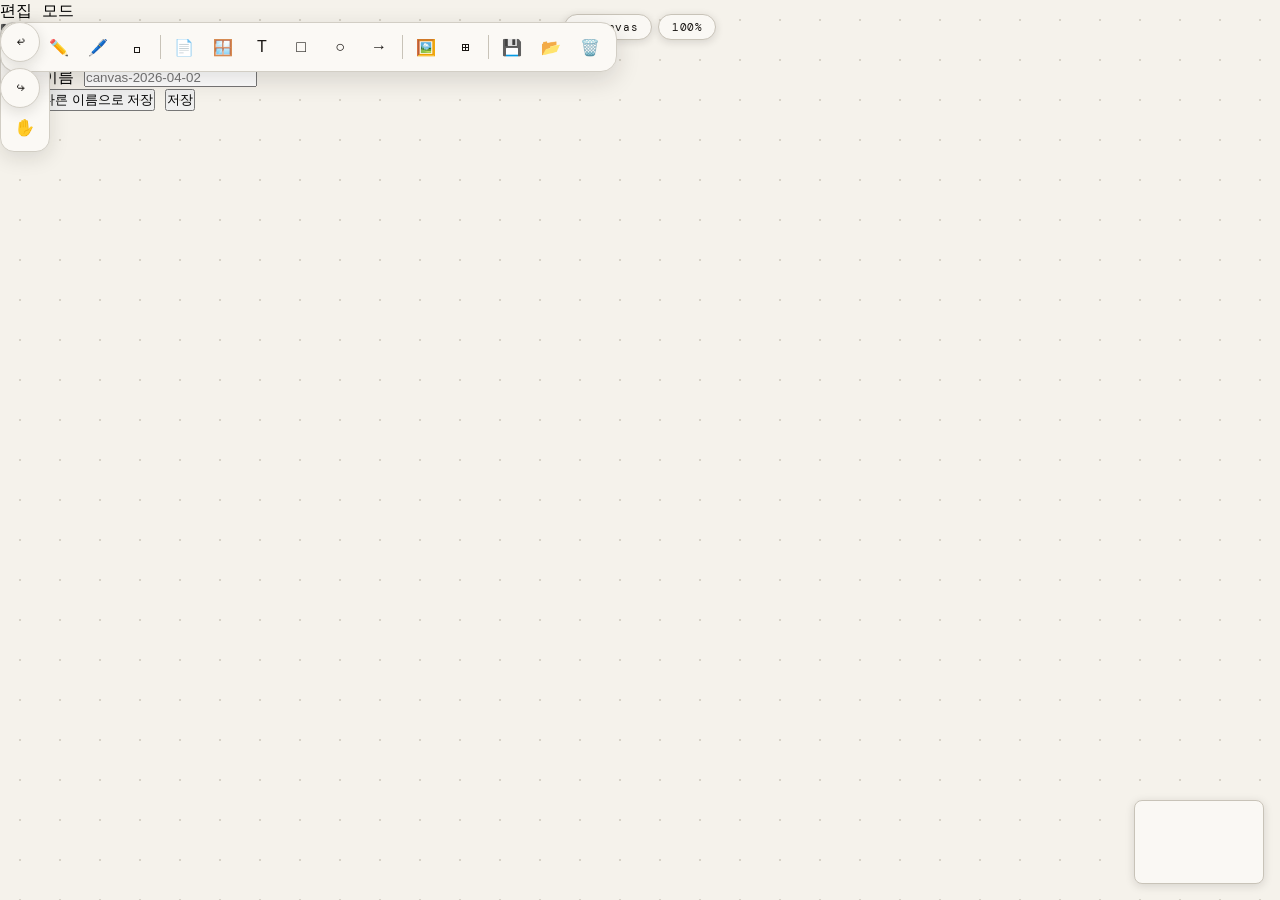
==== commit d04cc0d9: "Update index.html" ====
--- a/index.html
+++ b/index.html
@@ -1,20 +1,23 @@
 <!DOCTYPE html>
-
 <html lang="ko">
 <head>
-<meta charset="UTF-8">
-<meta name="viewport" content="width=device-width, initial-scale=1.0, viewport-fit=cover, maximum-scale=1.0, user-scalable=no">
-<meta name="apple-mobile-web-app-capable" content="yes">
-<meta name="apple-mobile-web-app-status-bar-style" content="default">
-<meta name="theme-color" content="#f5f2eb">
-<title>∞ Canvas 0.01</title>
-<link rel="stylesheet" href="style.css">
+  <meta charset="UTF-8">
+  <meta name="viewport" content="width=device-width, initial-scale=1.0, viewport-fit=cover, maximum-scale=1.0, user-scalable=no">
+  <meta name="apple-mobile-web-app-capable" content="yes">
+  <meta name="apple-mobile-web-app-status-bar-style" content="default">
+  <meta name="theme-color" content="#f5f2eb">
+  <title>∞ Canvas 0.01</title>
+  <link rel="stylesheet" href="style.css">
 </head>
 <body data-tool="select">
 
 <div id="grid"></div>
 <canvas id="preview-canvas"></canvas>
 <div id="sel-rect"></div>
+
+<!-- ★ NEW: 편집 모드 화면 테두리 강조 -->
+<div id="edit-mode-border"></div>
+<div id="edit-mode-badge">편집 모드</div>
 
 <div id="topbar">
   <div class="pill" id="title-pill">∞ Canvas</div>
@@ -35,6 +38,8 @@
 <div id="viewport">
   <div id="board">
     <svg id="svg-layer"></svg>
+    <!-- ★ NEW: 그리기 도구 오버레이 레이어 (포스트잇/카드 위에 그려짐) -->
+    <svg id="svg-overlay"></svg>
   </div>
 </div>
 
@@ -106,7 +111,7 @@
   </div>
 </div>
 
-<!-- ══ MODE TOOLS (select / edit / pan) — toolbar 왼쪽 독립 그룹 ══ -->
+<!-- ══ MODE TOOLS (select / edit / pan) ══ -->
 
 <div id="mode-bar">
   <button class="tbtn active" id="t-select" data-tip="선택 (V)" data-tool="select">⊹</button>
@@ -114,7 +119,7 @@
   <button class="tbtn" id="t-pan"  data-tip="이동 (H)" data-tool="pan">✋</button>
 </div>
 
-<!-- ══ TOOLBAR (그리기·생성·파일 도구) ══ -->
+<!-- ══ TOOLBAR ══ -->
 
 <div id="toolbar">
   <div id="tb-drag-handle">⠿</div>
@@ -138,7 +143,7 @@
     <button class="tbtn" data-tip="전체 지우기"  data-action="clearAll">🗑️</button>
   </div>
 
-  <!-- ══ COLOR TRAY — 그리기 도구 선택 시 toolbar 내부에 인라인 확장 ══ -->
+  <!-- ══ COLOR TRAY ══ -->
 
   <div id="color-tray">
     <div class="ct-sep"></div>
@@ -155,11 +160,30 @@
   </div>
 </div>
 
-<!-- ══ UNDO / REDO — toolbar 오른쪽 바깥 동그란 버튼 2개 ══ -->
+<!-- ══ UNDO / REDO ══ -->
 
 <div id="ur-cluster">
   <button class="ur-btn" id="t-undo" data-tip="실행 취소 (Ctrl+Z)"        data-action="undo">↩</button>
   <button class="ur-btn" id="t-redo" data-tip="다시 실행 (Ctrl+Shift+Z)"  data-action="redo">↪</button>
+</div>
+
+<!-- ★ NEW: 저장 다이얼로그 -->
+<div id="save-overlay">
+  <div id="save-dialog">
+    <div class="save-dialog-title">💾 저장</div>
+    <div class="save-dialog-body">
+      <div class="save-dialog-desc">파일을 저장할 방법을 선택하세요.</div>
+      <div class="save-input-row">
+        <label class="save-label" for="save-filename">파일 이름</label>
+        <input type="text" id="save-filename" class="save-input" placeholder="canvas-2026-04-02">
+      </div>
+    </div>
+    <div class="save-dialog-actions">
+      <button class="save-btn save-btn-secondary" id="save-cancel-btn">취소</button>
+      <button class="save-btn save-btn-primary" id="save-as-btn">다른 이름으로 저장</button>
+      <button class="save-btn save-btn-accent" id="save-quick-btn">저장</button>
+    </div>
+  </div>
 </div>
 
 <input type="file" id="img-in"  accept="image/*" style="display:none">
@@ -168,4 +192,4 @@
 <script type="module" src="js/main.js"></script>
 
 </body>
-</html>+</html>
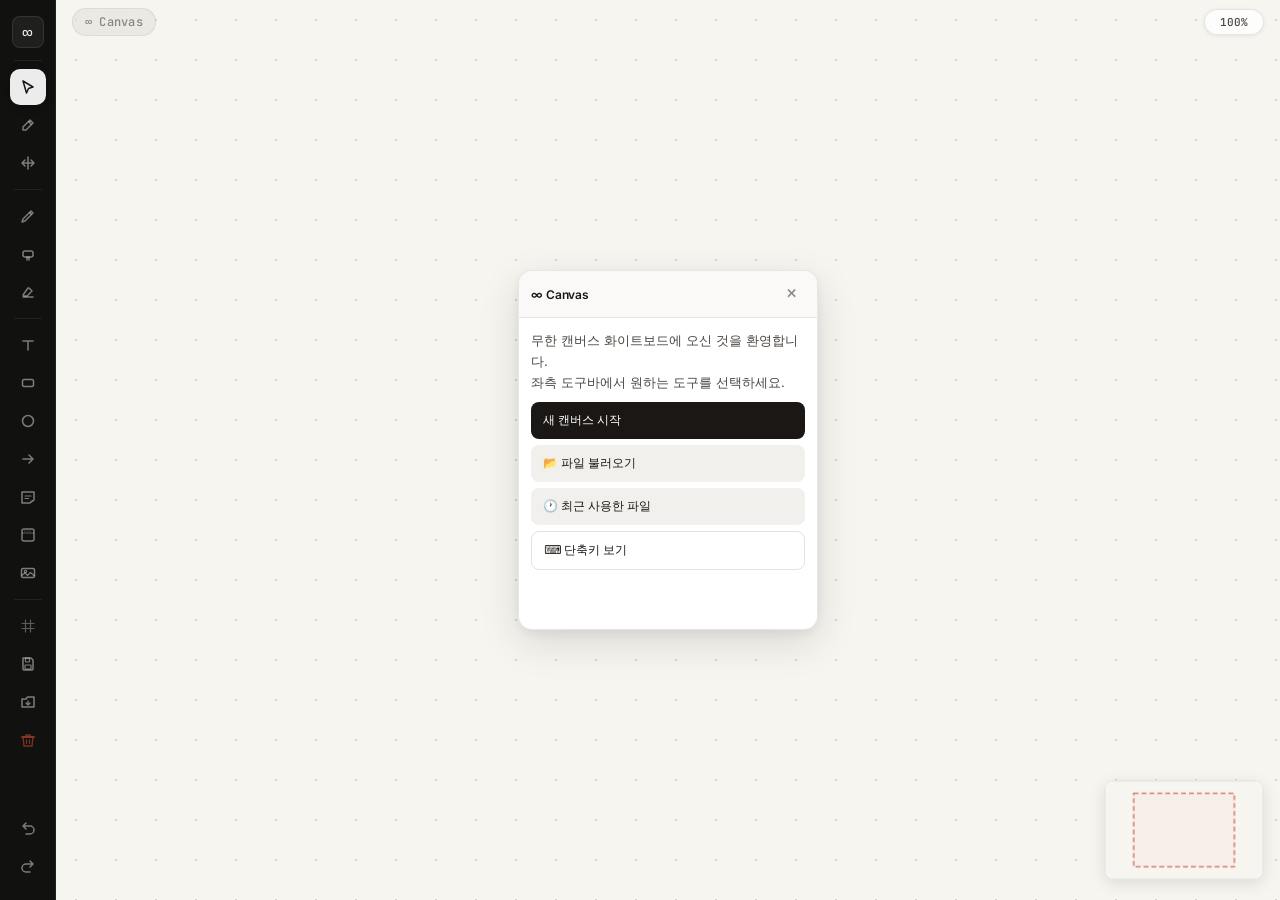
==== commit 0572a5dd: "feat: 무한 캔버스 UI 대개편 — 다크 사이드바 + 모던 레이아웃 - 새 레이아웃: 왼쪽 다크 사이드바(56px) + 캔버스 영역 분리 - index.html: 사이드바 구조" ====
--- a/index.html
+++ b/index.html
@@ -4,192 +4,371 @@
   <meta charset="UTF-8">
   <meta name="viewport" content="width=device-width, initial-scale=1.0, viewport-fit=cover, maximum-scale=1.0, user-scalable=no">
   <meta name="apple-mobile-web-app-capable" content="yes">
-  <meta name="apple-mobile-web-app-status-bar-style" content="default">
-  <meta name="theme-color" content="#f5f2eb">
-  <title>∞ Canvas 0.01</title>
+  <meta name="apple-mobile-web-app-status-bar-style" content="black-translucent">
+  <meta name="theme-color" content="#0f0e0d">
+  <title>∞ Canvas</title>
+  <link rel="preconnect" href="https://fonts.googleapis.com">
+  <link rel="preconnect" href="https://fonts.gstatic.com" crossorigin>
+  <link rel="stylesheet" href="https://fonts.googleapis.com/css2?family=Inter:wght@300;400;500;600&family=JetBrains+Mono:wght@400;500&display=swap">
   <link rel="stylesheet" href="style.css">
 </head>
 <body data-tool="select">
 
+<!-- ── Canvas Layer ── -->
 <div id="grid"></div>
 <canvas id="preview-canvas"></canvas>
 <div id="sel-rect"></div>
 
-<!-- ★ NEW: 편집 모드 화면 테두리 강조 -->
+<!-- ── Edit Mode Indicators ── -->
 <div id="edit-mode-border"></div>
-<div id="edit-mode-badge">편집 모드</div>
-
-<div id="topbar">
-  <div class="pill" id="title-pill">∞ Canvas</div>
-  <div class="pill" id="zoom-pill">100%</div>
-</div>
-
-<div id="ctx">
-  <div class="citem" data-action="front">↑ 맨 앞으로</div>
-  <div class="citem" data-action="back">↓ 맨 뒤로</div>
-  <div class="cdiv"></div>
-  <div class="citem" data-action="dup">⊞ 복제</div>
-  <div class="cdiv"></div>
-  <div class="citem danger" data-action="del">✕ 삭제</div>
-</div>
-
-<div id="snack"></div>
-
+<div id="edit-mode-badge">
+  <span class="badge-dot"></span>
+  편집 모드
+</div>
+
+<!-- ── Viewport ── -->
 <div id="viewport">
   <div id="board">
     <svg id="svg-layer"></svg>
-    <!-- ★ NEW: 그리기 도구 오버레이 레이어 (포스트잇/카드 위에 그려짐) -->
     <svg id="svg-overlay"></svg>
   </div>
 </div>
 
-<canvas id="minimap" width="130" height="84"></canvas>
-
-<!-- ══ PEN SETTINGS PANEL ══ -->
-
+<!-- ════════════════════════════════════════
+     LEFT SIDEBAR — 메인 툴바
+════════════════════════════════════════ -->
+<aside id="left-sidebar">
+  <!-- Logo / Brand -->
+  <div id="sidebar-brand">
+    <div id="brand-icon">∞</div>
+  </div>
+
+  <div class="sidebar-divider"></div>
+
+  <!-- Mode Tools -->
+  <div class="sidebar-section" id="mode-section">
+    <button class="sbtn active" id="t-select" data-tip="선택" data-tool="select">
+      <svg width="16" height="16" viewBox="0 0 16 16" fill="none">
+        <path d="M3 2L13 8L8.5 9.5L6.5 14L3 2Z" stroke="currentColor" stroke-width="1.5" stroke-linejoin="round"/>
+      </svg>
+    </button>
+    <button class="sbtn" id="t-edit" data-tip="편집" data-tool="edit">
+      <svg width="16" height="16" viewBox="0 0 16 16" fill="none">
+        <path d="M10 3L13 6L6 13H3V10L10 3Z" stroke="currentColor" stroke-width="1.5" stroke-linejoin="round"/>
+        <path d="M8.5 4.5L11.5 7.5" stroke="currentColor" stroke-width="1.5"/>
+      </svg>
+    </button>
+    <button class="sbtn" id="t-pan" data-tip="이동" data-tool="pan">
+      <svg width="16" height="16" viewBox="0 0 16 16" fill="none">
+        <path d="M8 2V14M2 8H14M5 5L2 8L5 11M11 5L14 8L11 11" stroke="currentColor" stroke-width="1.5" stroke-linecap="round" stroke-linejoin="round"/>
+      </svg>
+    </button>
+  </div>
+
+  <div class="sidebar-divider"></div>
+
+  <!-- Draw Tools -->
+  <div class="sidebar-section">
+    <button class="sbtn" id="t-pen" data-tip="펜 (P)" data-tool-or-panel="pen">
+      <svg width="16" height="16" viewBox="0 0 16 16" fill="none">
+        <path d="M11 3L13 5L5 13L2 14L3 11L11 3Z" stroke="currentColor" stroke-width="1.5" stroke-linejoin="round"/>
+        <path d="M9.5 4.5L11.5 6.5" stroke="currentColor" stroke-width="1.5"/>
+      </svg>
+    </button>
+    <button class="sbtn" id="t-highlight" data-tip="형광펜 (L)" data-tool-or-panel="highlight">
+      <svg width="16" height="16" viewBox="0 0 16 16" fill="none">
+        <rect x="3" y="5" width="10" height="6" rx="2" stroke="currentColor" stroke-width="1.5"/>
+        <path d="M7 11V14M9 11V14" stroke="currentColor" stroke-width="1.5" stroke-linecap="round"/>
+      </svg>
+    </button>
+    <button class="sbtn" id="t-eraser" data-tip="지우개 (E)" data-tool-or-panel="eraser">
+      <svg width="16" height="16" viewBox="0 0 16 16" fill="none">
+        <path d="M3 13H13" stroke="currentColor" stroke-width="1.5" stroke-linecap="round"/>
+        <path d="M9 4L12 7L7 12H4L3 11L8 4H9Z" stroke="currentColor" stroke-width="1.5" stroke-linejoin="round"/>
+      </svg>
+    </button>
+  </div>
+
+  <div class="sidebar-divider"></div>
+
+  <!-- Shape / Object Tools -->
+  <div class="sidebar-section">
+    <button class="sbtn" id="t-text" data-tip="텍스트 (T)" data-tool="text">
+      <svg width="16" height="16" viewBox="0 0 16 16" fill="none">
+        <path d="M3 4H13M8 4V13" stroke="currentColor" stroke-width="1.5" stroke-linecap="round"/>
+      </svg>
+    </button>
+    <button class="sbtn" id="t-rect" data-tip="사각형 (R)" data-tool="rect">
+      <svg width="16" height="16" viewBox="0 0 16 16" fill="none">
+        <rect x="2.5" y="4.5" width="11" height="7" rx="1.5" stroke="currentColor" stroke-width="1.5"/>
+      </svg>
+    </button>
+    <button class="sbtn" id="t-circle" data-tip="원 (C)" data-tool="circle">
+      <svg width="16" height="16" viewBox="0 0 16 16" fill="none">
+        <circle cx="8" cy="8" r="5.5" stroke="currentColor" stroke-width="1.5"/>
+      </svg>
+    </button>
+    <button class="sbtn" id="t-arrow" data-tip="화살표 (A)" data-tool="arrow">
+      <svg width="16" height="16" viewBox="0 0 16 16" fill="none">
+        <path d="M3 8H13M9 4L13 8L9 12" stroke="currentColor" stroke-width="1.5" stroke-linecap="round" stroke-linejoin="round"/>
+      </svg>
+    </button>
+    <button class="sbtn" id="t-sticky" data-tip="포스트잇 (S)" data-action="addSticky">
+      <svg width="16" height="16" viewBox="0 0 16 16" fill="none">
+        <path d="M2 3H14V11L10 14H2V3Z" stroke="currentColor" stroke-width="1.5" stroke-linejoin="round"/>
+        <path d="M10 11V14L14 11H10Z" fill="currentColor" opacity="0.3"/>
+        <path d="M5 7H11M5 9.5H8.5" stroke="currentColor" stroke-width="1.2" stroke-linecap="round"/>
+      </svg>
+    </button>
+    <button class="sbtn" id="t-card" data-tip="카드 창 (W)" data-action="addCard">
+      <svg width="16" height="16" viewBox="0 0 16 16" fill="none">
+        <rect x="2" y="2" width="12" height="12" rx="2" stroke="currentColor" stroke-width="1.5"/>
+        <path d="M2 6H14" stroke="currentColor" stroke-width="1.2" opacity="0.6"/>
+        <circle cx="5" cy="4" r="0.8" fill="currentColor" opacity="0.5"/>
+        <circle cx="7.5" cy="4" r="0.8" fill="currentColor" opacity="0.5"/>
+        <circle cx="10" cy="4" r="0.8" fill="currentColor" opacity="0.5"/>
+      </svg>
+    </button>
+    <button class="sbtn" data-tip="이미지" data-action="addImage">
+      <svg width="16" height="16" viewBox="0 0 16 16" fill="none">
+        <rect x="1.5" y="3.5" width="13" height="9" rx="1.5" stroke="currentColor" stroke-width="1.5"/>
+        <circle cx="5.5" cy="6.5" r="1.2" stroke="currentColor" stroke-width="1.2"/>
+        <path d="M1.5 10.5L5 8L7.5 10.5L10.5 7.5L14.5 11" stroke="currentColor" stroke-width="1.2" stroke-linejoin="round"/>
+      </svg>
+    </button>
+  </div>
+
+  <div class="sidebar-divider"></div>
+
+  <!-- System -->
+  <div class="sidebar-section">
+    <button class="sbtn" data-tip="그리드 토글 (G)" data-action="toggleGrid">
+      <svg width="16" height="16" viewBox="0 0 16 16" fill="none">
+        <path d="M2 5.5H14M2 10.5H14M5.5 2V14M10.5 2V14" stroke="currentColor" stroke-width="1.2" stroke-linecap="round" opacity="0.7"/>
+      </svg>
+    </button>
+    <button class="sbtn" data-tip="저장 (Ctrl+S)" data-action="save">
+      <svg width="16" height="16" viewBox="0 0 16 16" fill="none">
+        <path d="M3 2H11L13 4V13C13 13.6 12.6 14 12 14H4C3.4 14 3 13.6 3 13V2Z" stroke="currentColor" stroke-width="1.5" stroke-linejoin="round"/>
+        <rect x="5.5" y="2" width="4" height="4" rx="0.5" stroke="currentColor" stroke-width="1.2"/>
+        <rect x="5" y="9" width="6" height="4" rx="0.5" stroke="currentColor" stroke-width="1.2"/>
+      </svg>
+    </button>
+    <button class="sbtn" data-tip="불러오기" data-action="load">
+      <svg width="16" height="16" viewBox="0 0 16 16" fill="none">
+        <path d="M2 5H6L7.5 3H14V13H2V5Z" stroke="currentColor" stroke-width="1.5" stroke-linejoin="round"/>
+        <path d="M8 7V11M6 9L8 11L10 9" stroke="currentColor" stroke-width="1.3" stroke-linecap="round" stroke-linejoin="round"/>
+      </svg>
+    </button>
+    <button class="sbtn sbtn-danger" data-tip="전체 삭제" data-action="clearAll">
+      <svg width="16" height="16" viewBox="0 0 16 16" fill="none">
+        <path d="M3 5H13L12 14H4L3 5Z" stroke="currentColor" stroke-width="1.5" stroke-linejoin="round"/>
+        <path d="M1.5 5H14.5M6 5V3H10V5" stroke="currentColor" stroke-width="1.5" stroke-linecap="round" stroke-linejoin="round"/>
+        <path d="M6.5 8V11.5M9.5 8V11.5" stroke="currentColor" stroke-width="1.3" stroke-linecap="round"/>
+      </svg>
+    </button>
+  </div>
+
+  <!-- Spacer -->
+  <div class="sidebar-spacer"></div>
+
+  <!-- Undo / Redo -->
+  <div class="sidebar-section">
+    <button class="sbtn ur-btn" id="t-undo" data-tip="실행 취소 (Ctrl+Z)" data-action="undo">
+      <svg width="16" height="16" viewBox="0 0 16 16" fill="none">
+        <path d="M3 6L6 3M3 6L6 9M3 6H10C12.2 6 14 7.8 14 10C14 12.2 12.2 14 10 14H6" stroke="currentColor" stroke-width="1.5" stroke-linecap="round" stroke-linejoin="round"/>
+      </svg>
+    </button>
+    <button class="sbtn ur-btn" id="t-redo" data-tip="다시 실행 (Ctrl+Shift+Z)" data-action="redo">
+      <svg width="16" height="16" viewBox="0 0 16 16" fill="none">
+        <path d="M13 6L10 3M13 6L10 9M13 6H6C3.8 6 2 7.8 2 10C2 12.2 3.8 14 6 14H10" stroke="currentColor" stroke-width="1.5" stroke-linecap="round" stroke-linejoin="round"/>
+      </svg>
+    </button>
+  </div>
+</aside>
+
+<!-- ════════════════════════════════════════
+     TOP BAR — 브랜드 + 줌
+════════════════════════════════════════ -->
+<header id="topbar">
+  <div id="canvas-info">
+    <span id="title-pill">∞ Canvas</span>
+  </div>
+  <div id="topbar-right">
+    <div id="zoom-pill">100%</div>
+  </div>
+</header>
+
+<!-- ════════════════════════════════════════
+     COLOR TRAY — 플로팅 드로잉 팔레트
+════════════════════════════════════════ -->
+<div id="color-tray">
+  <div class="ct-title">색상</div>
+  <div class="ct-colors">
+    <div class="cdot active" style="--c:#1a1714" data-c="#1a1714"></div>
+    <div class="cdot" style="--c:#c84b2f" data-c="#c84b2f"></div>
+    <div class="cdot" style="--c:#2b6cb0" data-c="#2b6cb0"></div>
+    <div class="cdot" style="--c:#2d8a4e" data-c="#2d8a4e"></div>
+    <div class="cdot" style="--c:#7c3d9e" data-c="#7c3d9e"></div>
+    <div class="cdot" style="--c:#e8a320" data-c="#e8a320"></div>
+  </div>
+  <div class="ct-divider"></div>
+  <div class="ct-title">굵기</div>
+  <div class="ct-strokes">
+    <button class="sw-btn active" data-sw="2">
+      <div class="sw-line" style="height:2px"></div>
+    </button>
+    <button class="sw-btn" data-sw="5">
+      <div class="sw-line" style="height:4px"></div>
+    </button>
+    <button class="sw-btn" data-sw="10">
+      <div class="sw-line" style="height:7px"></div>
+    </button>
+  </div>
+</div>
+
+<!-- ════════════════════════════════════════
+     MINIMAP
+════════════════════════════════════════ -->
+<canvas id="minimap" width="160" height="100"></canvas>
+
+<!-- ════════════════════════════════════════
+     PEN SETTINGS PANEL
+════════════════════════════════════════ -->
 <div id="pen-panel">
-  <div class="pp-title">
-    <span id="pp-title-txt">✏️ 펜 설정</span>
-    <button class="pp-x" id="pp-close-btn">✕</button>
-  </div>
-  <div class="pp-sect">
-    <div class="pp-lbl">펜 안정화 (smoothing)</div>
-    <div class="pp-row">
-      <input type="range" id="pp-smooth" min="0" max="20" step="1" value="0">
-      <span class="pp-num" id="pp-smooth-v">0</span>
-    </div>
-    <div class="pp-chips" id="pp-sc">
-      <button class="pp-chip pp-on" data-smooth="0">없음</button>
-      <button class="pp-chip" data-smooth="5">약간</button>
-      <button class="pp-chip" data-smooth="10">보통</button>
-      <button class="pp-chip" data-smooth="18">강함</button>
-    </div>
-  </div>
-  <div class="pp-sect">
-    <div class="pp-lbl">불투명도 (opacity)</div>
-    <div class="pp-row">
-      <input type="range" id="pp-opacity" min="5" max="100" step="5" value="100">
-      <span class="pp-num" id="pp-opacity-v">100%</span>
-    </div>
-  </div>
-  <div class="pp-sect" id="pp-cap-sect">
-    <div class="pp-lbl">선 끝 모양 (linecap)</div>
-    <div class="pp-caps">
-      <button class="pp-cap pp-on" data-cap="round">
-        <svg width="30" height="10"><line x1="5" y1="5" x2="25" y2="5" stroke="currentColor" stroke-width="5" stroke-linecap="round"/></svg>
-        <span>둥글게</span>
-      </button>
-      <button class="pp-cap" data-cap="square">
-        <svg width="30" height="10"><line x1="5" y1="5" x2="25" y2="5" stroke="currentColor" stroke-width="5" stroke-linecap="square"/></svg>
-        <span>각지게</span>
-      </button>
-      <button class="pp-cap" data-cap="butt">
-        <svg width="30" height="10"><line x1="7" y1="5" x2="23" y2="5" stroke="currentColor" stroke-width="5" stroke-linecap="butt"/></svg>
-        <span>짧게</span>
-      </button>
-    </div>
-  </div>
-  <div class="pp-sect" id="pp-pressure-sect">
-    <div class="pp-lbl">끝 처리 (taper)</div>
-    <div class="pp-chips" id="pp-pc">
-      <button class="pp-chip pp-on" data-pressure="none">없음</button>
-      <button class="pp-chip" data-pressure="start">시작</button>
-      <button class="pp-chip" data-pressure="end">끝</button>
-      <button class="pp-chip" data-pressure="both">양쪽</button>
-    </div>
-  </div>
-  <div class="pp-sect">
-    <div class="pp-lbl">미리보기</div>
-    <div id="pp-preview-wrap">
-      <svg id="pp-preview-svg" viewBox="0 0 200 42" preserveAspectRatio="none">
-        <path id="pp-preview-path"
-          d="M10,30 Q30,10 50,22 Q70,34 90,18 Q110,8 130,22 Q150,34 170,16 Q185,8 192,14"
-          fill="none" stroke="#1a1714" stroke-width="2"
-          stroke-linecap="round" stroke-linejoin="round"/>
-      </svg>
-    </div>
-  </div>
-</div>
-
-<!-- ══ MODE TOOLS (select / edit / pan) ══ -->
-
-<div id="mode-bar">
-  <button class="tbtn active" id="t-select" data-tip="선택 (V)" data-tool="select">⊹</button>
-  <button class="tbtn" id="t-edit" data-tip="편집 (D)" data-tool="edit">✎</button>
-  <button class="tbtn" id="t-pan"  data-tip="이동 (H)" data-tool="pan">✋</button>
-</div>
-
-<!-- ══ TOOLBAR ══ -->
-
-<div id="toolbar">
-  <div id="tb-drag-handle">⠿</div>
-  <div id="tb-tools">
-    <button class="tbtn" id="t-pen"       data-tip="펜 (P) · 재클릭 → 설정"    data-tool-or-panel="pen">✏️</button>
-    <button class="tbtn" id="t-highlight" data-tip="형광펜 (L) · 재클릭 → 설정" data-tool-or-panel="highlight">🖊️</button>
-    <button class="tbtn" id="t-eraser"    data-tip="지우개 (E) · 재클릭 → 설정" data-tool-or-panel="eraser">◻</button>
-    <div class="sep"></div>
-    <button class="tbtn" id="t-sticky" data-tip="포스트잇 (S)" data-action="addSticky">📄</button>
-    <button class="tbtn" id="t-card"   data-tip="카드 창 (W)"  data-action="addCard">🪟</button>
-    <button class="tbtn" id="t-text"   data-tip="텍스트 (T)"   data-tool="text">T</button>
-    <button class="tbtn" id="t-rect"   data-tip="사각형 (R)"   data-tool="rect">□</button>
-    <button class="tbtn" id="t-circle" data-tip="원 (C)"       data-tool="circle">○</button>
-    <button class="tbtn" id="t-arrow"  data-tip="화살표 (A)"   data-tool="arrow">→</button>
-    <div class="sep"></div>
-    <button class="tbtn" data-tip="이미지"      data-action="addImage">🖼️</button>
-    <button class="tbtn" data-tip="그리드 (G)"  data-action="toggleGrid">⊞</button>
-    <div class="sep"></div>
-    <button class="tbtn" data-tip="저장 Ctrl+S" data-action="save">💾</button>
-    <button class="tbtn" data-tip="불러오기"     data-action="load">📂</button>
-    <button class="tbtn" data-tip="전체 지우기"  data-action="clearAll">🗑️</button>
-  </div>
-
-  <!-- ══ COLOR TRAY ══ -->
-
-  <div id="color-tray">
-    <div class="ct-sep"></div>
-    <div class="cdot active" style="background:#1a1714" data-c="#1a1714"></div>
-    <div class="cdot" style="background:#c84b2f" data-c="#c84b2f"></div>
-    <div class="cdot" style="background:#2b6cb0" data-c="#2b6cb0"></div>
-    <div class="cdot" style="background:#2d8a4e" data-c="#2d8a4e"></div>
-    <div class="cdot" style="background:#7c3d9e" data-c="#7c3d9e"></div>
-    <div class="cdot" style="background:#e8a320" data-c="#e8a320"></div>
-    <div class="ct-sep"></div>
-    <button class="sbtn active" data-sw="2"><div class="sline" style="height:2px"></div></button>
-    <button class="sbtn"        data-sw="5"><div class="sline" style="height:4px"></div></button>
-    <button class="sbtn"        data-sw="10"><div class="sline" style="height:7px"></div></button>
-  </div>
-</div>
-
-<!-- ══ UNDO / REDO ══ -->
-
-<div id="ur-cluster">
-  <button class="ur-btn" id="t-undo" data-tip="실행 취소 (Ctrl+Z)"        data-action="undo">↩</button>
-  <button class="ur-btn" id="t-redo" data-tip="다시 실행 (Ctrl+Shift+Z)"  data-action="redo">↪</button>
-</div>
-
-<!-- ★ NEW: 저장 다이얼로그 -->
+  <div class="pp-header">
+    <span id="pp-title-txt">펜 설정</span>
+    <button class="pp-x" id="pp-close-btn">
+      <svg width="12" height="12" viewBox="0 0 12 12" fill="none">
+        <path d="M2 2L10 10M10 2L2 10" stroke="currentColor" stroke-width="1.8" stroke-linecap="round"/>
+      </svg>
+    </button>
+  </div>
+  <div class="pp-body">
+    <div class="pp-sect">
+      <div class="pp-lbl">안정화 (Smoothing)</div>
+      <div class="pp-row">
+        <input type="range" id="pp-smooth" min="0" max="20" step="1" value="0">
+        <span class="pp-num" id="pp-smooth-v">0</span>
+      </div>
+      <div class="pp-chips" id="pp-sc">
+        <button class="pp-chip pp-on" data-smooth="0">없음</button>
+        <button class="pp-chip" data-smooth="5">약간</button>
+        <button class="pp-chip" data-smooth="10">보통</button>
+        <button class="pp-chip" data-smooth="18">강함</button>
+      </div>
+    </div>
+    <div class="pp-sect">
+      <div class="pp-lbl">불투명도</div>
+      <div class="pp-row">
+        <input type="range" id="pp-opacity" min="5" max="100" step="5" value="100">
+        <span class="pp-num" id="pp-opacity-v">100%</span>
+      </div>
+    </div>
+    <div class="pp-sect" id="pp-cap-sect">
+      <div class="pp-lbl">선 끝 모양</div>
+      <div class="pp-caps">
+        <button class="pp-cap pp-on" data-cap="round">
+          <svg width="30" height="10"><line x1="5" y1="5" x2="25" y2="5" stroke="currentColor" stroke-width="5" stroke-linecap="round"/></svg>
+          <span>둥글게</span>
+        </button>
+        <button class="pp-cap" data-cap="square">
+          <svg width="30" height="10"><line x1="5" y1="5" x2="25" y2="5" stroke="currentColor" stroke-width="5" stroke-linecap="square"/></svg>
+          <span>각지게</span>
+        </button>
+        <button class="pp-cap" data-cap="butt">
+          <svg width="30" height="10"><line x1="7" y1="5" x2="23" y2="5" stroke="currentColor" stroke-width="5" stroke-linecap="butt"/></svg>
+          <span>짧게</span>
+        </button>
+      </div>
+    </div>
+    <div class="pp-sect" id="pp-pressure-sect">
+      <div class="pp-lbl">끝 처리 (Taper)</div>
+      <div class="pp-chips" id="pp-pc">
+        <button class="pp-chip pp-on" data-pressure="none">없음</button>
+        <button class="pp-chip" data-pressure="start">시작</button>
+        <button class="pp-chip" data-pressure="end">끝</button>
+        <button class="pp-chip" data-pressure="both">양쪽</button>
+      </div>
+    </div>
+    <div class="pp-sect">
+      <div class="pp-lbl">미리보기</div>
+      <div id="pp-preview-wrap">
+        <svg id="pp-preview-svg" viewBox="0 0 200 42" preserveAspectRatio="none">
+          <path id="pp-preview-path"
+            d="M10,30 Q30,10 50,22 Q70,34 90,18 Q110,8 130,22 Q150,34 170,16 Q185,8 192,14"
+            fill="none" stroke="currentColor" stroke-width="2"
+            stroke-linecap="round" stroke-linejoin="round"/>
+        </svg>
+      </div>
+    </div>
+  </div>
+</div>
+
+<!-- ════════════════════════════════════════
+     CONTEXT MENU
+════════════════════════════════════════ -->
+<div id="ctx">
+  <div class="citem" data-action="front">
+    <svg width="14" height="14" viewBox="0 0 14 14" fill="none"><path d="M7 2V10M4 5L7 2L10 5" stroke="currentColor" stroke-width="1.5" stroke-linecap="round" stroke-linejoin="round"/><path d="M2 12H12" stroke="currentColor" stroke-width="1.5" stroke-linecap="round" opacity="0.4"/></svg>
+    맨 앞으로
+  </div>
+  <div class="citem" data-action="back">
+    <svg width="14" height="14" viewBox="0 0 14 14" fill="none"><path d="M7 12V4M4 9L7 12L10 9" stroke="currentColor" stroke-width="1.5" stroke-linecap="round" stroke-linejoin="round"/><path d="M2 2H12" stroke="currentColor" stroke-width="1.5" stroke-linecap="round" opacity="0.4"/></svg>
+    맨 뒤로
+  </div>
+  <div class="cdiv"></div>
+  <div class="citem" data-action="dup">
+    <svg width="14" height="14" viewBox="0 0 14 14" fill="none"><rect x="4.5" y="1.5" width="8" height="8" rx="1.5" stroke="currentColor" stroke-width="1.5"/><rect x="1.5" y="4.5" width="8" height="8" rx="1.5" stroke="currentColor" stroke-width="1.5" fill="currentColor" fill-opacity="0.08"/></svg>
+    복제
+  </div>
+  <div class="cdiv"></div>
+  <div class="citem danger" data-action="del">
+    <svg width="14" height="14" viewBox="0 0 14 14" fill="none"><path d="M2 4H12L11 13H3L2 4Z" stroke="currentColor" stroke-width="1.5" stroke-linejoin="round"/><path d="M1 4H13M5 4V2H9V4" stroke="currentColor" stroke-width="1.5" stroke-linecap="round" stroke-linejoin="round"/></svg>
+    삭제
+  </div>
+</div>
+
+<!-- ════════════════════════════════════════
+     SNACKBAR
+════════════════════════════════════════ -->
+<div id="snack"></div>
+
+<!-- ════════════════════════════════════════
+     SAVE DIALOG
+════════════════════════════════════════ -->
 <div id="save-overlay">
   <div id="save-dialog">
-    <div class="save-dialog-title">💾 저장</div>
+    <div class="save-dialog-header">
+      <div class="save-dialog-title">저장</div>
+      <div class="save-dialog-subtitle">캔버스를 파일로 저장합니다</div>
+    </div>
     <div class="save-dialog-body">
-      <div class="save-dialog-desc">파일을 저장할 방법을 선택하세요.</div>
       <div class="save-input-row">
         <label class="save-label" for="save-filename">파일 이름</label>
         <input type="text" id="save-filename" class="save-input" placeholder="canvas-2026-04-02">
       </div>
     </div>
     <div class="save-dialog-actions">
-      <button class="save-btn save-btn-secondary" id="save-cancel-btn">취소</button>
-      <button class="save-btn save-btn-primary" id="save-as-btn">다른 이름으로 저장</button>
-      <button class="save-btn save-btn-accent" id="save-quick-btn">저장</button>
-    </div>
-  </div>
-</div>
-
+      <button class="save-btn save-btn-ghost" id="save-cancel-btn">취소</button>
+      <button class="save-btn save-btn-secondary" id="save-as-btn">다른 이름으로</button>
+      <button class="save-btn save-btn-primary" id="save-quick-btn">저장</button>
+    </div>
+  </div>
+</div>
+
+<!-- Hidden Inputs -->
 <input type="file" id="img-in"  accept="image/*" style="display:none">
 <input type="file" id="load-in" style="display:none">
 
+<!-- Toolbar drag compatibility shims (legacy refs) -->
+<div id="toolbar" style="display:none" aria-hidden="true">
+  <div id="tb-drag-handle" style="display:none"></div>
+  <div id="tb-tools" style="display:none"></div>
+</div>
+<div id="mode-bar" style="display:none" aria-hidden="true"></div>
+<div id="ur-cluster" style="display:none" aria-hidden="true"></div>
+
 <script type="module" src="js/main.js"></script>
-
 </body>
 </html>
--- a/style.css
+++ b/style.css
@@ -1,712 +1,1346 @@
-@import url('https://fonts.googleapis.com/css2?family=DM+Mono:wght@400;500&family=Fraunces:ital,opsz,wght@0,9..144,300;1,9..144,300&display=swap');
-
+/* Google Fonts — Inter + JetBrains Mono */
+
+/* ═══════════════════════════════════════════════════════
+   DESIGN TOKENS
+═══════════════════════════════════════════════════════ */
 :root {
-  --bg:#f5f2eb; --grid:#d8d3c8; --ink:#1a1714;
-  --panel:#faf8f4; --border:#c8c3b8; --shadow:rgba(26,23,20,0.14);
-  --accent:#c84b2f; --accent2:#2b6cb0;
+  /* Canvas */
+  --canvas-bg: #f7f5f0;
+  --canvas-dot: #d8d3ca;
+
+  /* Sidebar */
+  --sidebar-bg: #111110;
+  --sidebar-border: rgba(255,255,255,0.07);
+  --sidebar-w: 56px;
+
+  /* Surface */
+  --surface-0: #ffffff;
+  --surface-1: #faf9f7;
+  --surface-2: #f2f0ec;
+  --surface-3: #e8e5df;
+
+  /* Ink */
+  --ink-1: #1a1714;
+  --ink-2: #4a4540;
+  --ink-3: #8a8480;
+  --ink-4: #b8b3ac;
+
+  /* Accent */
+  --accent:   #c84b2f;
+  --accent-2: #2b6cb0;
+  --accent-3: #2d8a4e;
+
+  /* Sidebar button */
+  --sbtn-hover: rgba(255,255,255,0.07);
+  --sbtn-active: rgba(255,255,255,0.12);
+  --sbtn-active-bg: rgba(255,255,255,0.9);
+  --sbtn-active-ink: #1a1714;
+
+  /* Panel */
+  --panel-bg: rgba(250,249,247,0.96);
+  --panel-border: rgba(26,23,20,0.1);
+  --panel-shadow: 0 8px 32px rgba(0,0,0,0.14), 0 2px 8px rgba(0,0,0,0.06);
+
+  /* Typography */
+  --font-ui: 'Inter', system-ui, -apple-system, sans-serif;
+  --font-mono: 'JetBrains Mono', 'DM Mono', monospace;
+  --font-body: 'Inter', serif;
+
+  /* Safe areas */
   --safe-b: env(safe-area-inset-bottom, 0px);
   --safe-t: env(safe-area-inset-top,    0px);
   --safe-l: env(safe-area-inset-left,   0px);
   --safe-r: env(safe-area-inset-right,  0px);
-}
-
-*{margin:0;padding:0;box-sizing:border-box;}
-html,body{width:100%;height:100%;overflow:hidden;}
-body{
-  font-family:'DM Mono',monospace;
-  background:var(--bg);
-  user-select:none;-webkit-user-select:none;
-  touch-action:none;
-  -webkit-tap-highlight-color:transparent;
-}
-
-/* ── Grid ── */
-#grid{
-  position:fixed;inset:0;pointer-events:none;z-index:0;
-  background-image:radial-gradient(circle,var(--grid) 1.5px,transparent 1.5px);
-  background-size:40px 40px;
-}
-
-/* ── Viewport / Board ── */
-#viewport{position:fixed;overflow:hidden;z-index:1;}
-#board{position:absolute;top:0;left:0;transform-origin:0 0;will-change:transform;}
-#svg-layer{position:absolute;top:0;left:0;width:1px;height:1px;overflow:visible;pointer-events:none;}
-#preview-canvas{position:fixed;pointer-events:none;z-index:500;}
-
-/* ── Selection rectangle ── */
-#sel-rect{
-  position:fixed;border:1.5px solid var(--accent2);
-  background:rgba(43,108,176,0.08);pointer-events:none;
-  display:none;z-index:600;border-radius:2px;
-}
-.el.lasso-hover>.el-body{outline:2px dashed var(--accent2);outline-offset:2px;}
-
-/* ── Element system ── */
-.el{position:absolute;}
-.el-body{width:100%;height:100%;border-radius:2px;}
-.el-handles{display:none;position:absolute;inset:-1px;pointer-events:none;}
-.el.selected>.el-body{outline:2px solid var(--accent2);outline-offset:2px;}
-.el.selected>.el-handles{display:block;}
-
-.h-move{position:absolute;inset:0;cursor:move;pointer-events:all;}
-.h-resize{
-  position:absolute;width:12px;height:12px;
-  background:white;border:2px solid var(--accent2);border-radius:2px;pointer-events:all;
-}
-.h-resize.nw{top:-6px;left:-6px;cursor:nw-resize;}
-.h-resize.ne{top:-6px;right:-6px;cursor:ne-resize;}
-.h-resize.se{bottom:-6px;right:-6px;cursor:se-resize;}
-.h-resize.sw{bottom:-6px;left:-6px;cursor:sw-resize;}
-.h-resize.n{top:-6px;left:calc(50% - 6px);cursor:n-resize;}
-.h-resize.s{bottom:-6px;left:calc(50% - 6px);cursor:s-resize;}
-.h-resize.e{top:calc(50% - 6px);right:-6px;cursor:e-resize;}
-.h-resize.w{top:calc(50% - 6px);left:-6px;cursor:w-resize;}
-
-@media(pointer:coarse){
-  .h-resize{width:20px;height:20px;}
-  .h-resize.nw{top:-10px;left:-10px;}
-  .h-resize.ne{top:-10px;right:-10px;}
-  .h-resize.se{bottom:-10px;right:-10px;}
-  .h-resize.sw{bottom:-10px;left:-10px;}
-  .h-resize.n{top:-10px;left:calc(50% - 10px);}
-  .h-resize.s{bottom:-10px;left:calc(50% - 10px);}
-  .h-resize.e{top:calc(50% - 10px);right:-10px;}
-  .h-resize.w{top:calc(50% - 10px);left:-10px;}
-}
-
-/* ── Sticky ── */
-.sticky-body{
-  padding:10px;display:flex;flex-direction:column;
-  box-shadow:3px 5px 14px var(--shadow);min-width:120px;min-height:90px;
-}
-.sticky-bar{display:flex;justify-content:flex-end;gap:4px;margin-bottom:6px;flex-shrink:0;}
-.sticky-btn{
-  width:28px;height:28px;border:none;border-radius:50%;
-  background:rgba(0,0,0,0.18);color:rgba(0,0,0,0.6);font-size:12px;cursor:pointer;
-  display:flex;align-items:center;justify-content:center;
-  touch-action:manipulation;-webkit-tap-highlight-color:transparent;
-}
-.sticky-btn:hover{opacity:.7;}
-.sticky-btn:active{opacity:.5;}
-.sticky-body textarea{
-  flex:1;border:none;background:transparent;resize:none;
-  font-family:'Fraunces',serif;font-size:14px;font-weight:300;line-height:1.55;
-  color:var(--ink);outline:none;cursor:text;min-height:60px;
-  touch-action:manipulation;
-}
-
-/* ── Text ── */
-.text-body{
-  padding:4px 6px;min-width:60px;min-height:30px;white-space:pre-wrap;
-  word-break:break-word;font-family:'Fraunces',serif;font-weight:300;
-  line-height:1.4;outline:none;cursor:text;background:transparent;
-}
-
-/* ══════════════════════════════════════════════════════
-   CARD WINDOW (unchanged)
-══════════════════════════════════════════════════════ */
-.card-body{display:flex;flex-direction:column;background:color-mix(in srgb, var(--panel) 95%, white 5%);border:1.5px solid color-mix(in srgb, var(--border) 80%, white 20%);border-radius:14px;box-shadow:0 10px 28px rgba(26,23,20,0.16);overflow:hidden;min-width:180px;min-height:120px;}
-.card-header{display:flex;align-items:center;justify-content:space-between;gap:8px;padding:10px 12px;border-bottom:1px solid rgba(0,0,0,0.08);background:rgba(255,255,255,0.45);flex-shrink:0;}
-.card-title{flex:1;min-width:0;font-family:'DM Mono',monospace;font-size:13px;font-weight:500;letter-spacing:-0.02em;color:var(--ink);outline:none;cursor:text;white-space:nowrap;overflow:hidden;text-overflow:ellipsis;user-select:text;-webkit-user-select:text;}
-.card-title:empty::before{content:'제목을 입력하세요...';color:rgba(0,0,0,0.28);pointer-events:none;}
-.card-close-btn{width:30px;height:30px;border:none;border-radius:999px;cursor:pointer;background:rgba(0,0,0,0.08);color:var(--ink);font-size:13px;display:flex;align-items:center;justify-content:center;flex-shrink:0;transition:background .12s;touch-action:manipulation;-webkit-tap-highlight-color:transparent;}
-.card-close-btn:hover{background:rgba(0,0,0,0.14);}
-.card-close-btn:active{background:rgba(0,0,0,0.20);}
-.card-content{padding:10px 12px;font-family:'Fraunces',serif;font-size:13.5px;font-weight:300;line-height:1.55;color:var(--ink);outline:none;cursor:text;min-height:32px;white-space:pre-wrap;word-break:break-word;user-select:text;-webkit-user-select:text;border-bottom:1px solid rgba(0,0,0,0.06);flex-shrink:0;}
-.card-content:empty::before{content:attr(data-placeholder);color:rgba(0,0,0,0.25);pointer-events:none;}
-.card-sub-container{flex:1 1 auto;padding:8px 10px;position:relative;overflow-y:auto;overflow-x:hidden;min-height:0;scrollbar-width:thin;background-image:linear-gradient(rgba(0,0,0,0.03) 1px, transparent 1px),linear-gradient(90deg, rgba(0,0,0,0.03) 1px, transparent 1px);background-size:20px 20px;}
-.card-sub-container::-webkit-scrollbar{width:4px;}
-.card-sub-container::-webkit-scrollbar-thumb{background:rgba(0,0,0,0.14);border-radius:99px;}
-.card-add-block-btn{flex-shrink:0;margin:0 10px 10px;padding:12px 0;border:1.5px dashed rgba(0,0,0,0.16);border-radius:10px;background:transparent;color:rgba(0,0,0,0.38);font-family:'DM Mono',monospace;font-size:12px;cursor:pointer;transition:background .12s, color .12s, border-color .12s;touch-action:manipulation;-webkit-tap-highlight-color:transparent;}
-.card-add-block-btn:hover{background:rgba(0,0,0,0.04);color:var(--ink);border-color:rgba(0,0,0,0.28);}
-.card-add-block-btn:active{background:rgba(0,0,0,0.08);color:var(--ink);}
-.card-sub-block{position:absolute;border:1.5px solid rgba(0,0,0,0.10);border-radius:10px;background:rgba(255,255,255,0.55);display:flex;flex-direction:column;overflow:hidden;transition:border-color .12s, box-shadow .12s;}
-.card-sub-block:hover{border-color:rgba(0,0,0,0.18);}
-.card-sub-block.card-sub-resizing{border-color:var(--accent2);}
-.card-sub-block[data-dir="horizontal"]{flex-direction:row;}
-.card-sub-block[data-dir="horizontal"] .card-sub-content{border-top:none;border-left:1px solid rgba(0,0,0,0.06);}
-.card-sub-block.card-sub-dragging{opacity:0.85;box-shadow:0 12px 36px rgba(26,23,20,0.28);border-color:var(--accent2);z-index:99999;pointer-events:none;transition:none;}
-.card-sub-placeholder{position:absolute;border:2px dashed var(--accent2);border-radius:10px;background:rgba(43,108,176,0.06);pointer-events:none;transition:left .1s, top .1s;}
-.card-sub-header{display:flex;align-items:center;justify-content:space-between;gap:6px;padding:6px 8px;background:rgba(0,0,0,0.025);flex-shrink:0;}
-.card-sub-drag-handle{width:24px;height:24px;display:flex;align-items:center;justify-content:center;font-size:13px;color:rgba(0,0,0,0.28);cursor:grab;flex-shrink:0;border-radius:4px;transition:color .12s, background .12s;user-select:none;-webkit-user-select:none;touch-action:none;}
-.card-sub-drag-handle:hover{color:var(--ink);background:rgba(0,0,0,0.06);}
-.card-sub-drag-handle:active{cursor:grabbing;color:var(--accent2);}
-.card-sub-title{flex:1;min-width:0;font-family:'DM Mono',monospace;font-size:11px;font-weight:500;color:var(--ink);outline:none;cursor:text;white-space:nowrap;overflow:hidden;text-overflow:ellipsis;user-select:text;-webkit-user-select:text;}
-.card-sub-title:empty::before{content:'블록 제목...';color:rgba(0,0,0,0.22);pointer-events:none;}
-.card-sub-actions{display:flex;gap:3px;flex-shrink:0;}
-.card-sub-btn{width:28px;height:28px;border:none;border-radius:6px;background:transparent;color:rgba(0,0,0,0.4);font-size:12px;cursor:pointer;display:flex;align-items:center;justify-content:center;transition:background .1s, color .1s;touch-action:manipulation;-webkit-tap-highlight-color:transparent;}
-.card-sub-btn:hover{background:rgba(0,0,0,0.08);color:var(--ink);}
-.card-sub-btn:active{background:rgba(0,0,0,0.14);color:var(--ink);}
-.card-sub-btn-del:hover{color:var(--accent);}
-.card-sub-btn-del:active{color:var(--accent);}
-.card-sub-content{flex:1 1 auto;padding:8px;font-family:'Fraunces',serif;font-size:12.5px;font-weight:300;line-height:1.5;color:var(--ink);outline:none;cursor:text;white-space:pre-wrap;word-break:break-word;min-height:20px;border-top:1px solid rgba(0,0,0,0.06);user-select:text;-webkit-user-select:text;overflow:auto;}
-.card-sub-content:empty::before{content:attr(data-placeholder);color:rgba(0,0,0,0.22);pointer-events:none;}
-.card-sub-resize-handle{position:absolute;bottom:0;right:0;width:22px;height:22px;cursor:se-resize;z-index:2;background:transparent;touch-action:none;}
-.card-sub-resize-handle::before{content:'';position:absolute;bottom:3px;right:3px;width:8px;height:8px;border-right:2px solid rgba(0,0,0,0.18);border-bottom:2px solid rgba(0,0,0,0.18);border-radius:0 0 2px 0;transition:border-color .12s;}
-.card-sub-resize-handle:hover::before{border-color:var(--accent2);}
-.card-sub-block.card-sub-resizing .card-sub-resize-handle::after{content:'';position:absolute;bottom:-2px;right:-2px;width:6px;height:6px;background:var(--accent2);border-radius:50%;}
-
-/* ══════════════════════════════════════════════════════
-   STARTUP / SYSTEM WINDOWS (unchanged)
-══════════════════════════════════════════════════════ */
-.start-window{position:absolute;}
-.start-window-body{width:100%;height:100%;display:flex;flex-direction:column;overflow:hidden;border-radius:18px;background:color-mix(in srgb, var(--panel) 92%, white 8%);border:1.5px solid color-mix(in srgb, var(--border) 85%, white 15%);box-shadow:0 14px 32px rgba(26,23,20,0.18);backdrop-filter:blur(10px);-webkit-backdrop-filter:blur(10px);}
-.start-window-header{display:flex;align-items:center;justify-content:space-between;gap:8px;padding:10px 12px;border-bottom:1px solid rgba(0,0,0,0.08);background:rgba(255,255,255,0.45);cursor:move;touch-action:none;}
-.start-window-title{font-size:13px;font-weight:500;letter-spacing:-0.02em;color:var(--ink);}
-.start-window-close{width:30px;height:30px;border:none;border-radius:999px;cursor:pointer;background:rgba(0,0,0,0.08);color:var(--ink);font-size:12px;display:flex;align-items:center;justify-content:center;flex-shrink:0;touch-action:manipulation;-webkit-tap-highlight-color:transparent;}
-.start-window-close:active{background:rgba(0,0,0,0.18);}
-.start-window-content{padding:12px;display:flex;flex-direction:column;gap:10px;min-height:0;}
-.start-window-note{font-family:'Fraunces',serif;font-size:14px;line-height:1.5;color:#4d463f;}
-.start-window-actions,.recent-toolbar{display:flex;flex-direction:column;gap:8px;}
-.launch-btn{width:100%;border:none;border-radius:12px;padding:11px 12px;cursor:pointer;background:#ece6db;color:var(--ink);font-family:'DM Mono',monospace;font-size:12px;text-align:left;touch-action:manipulation;-webkit-tap-highlight-color:transparent;}
-.launch-btn:active{filter:brightness(0.92);}
-.launch-btn.primary{background:var(--ink);color:var(--panel);}
-.launch-btn.ghost{background:transparent;border:1px solid var(--border);}
-.launch-btn.small{padding:8px 10px;font-size:11px;border-radius:10px;}
-.recent-list{display:flex;flex-direction:column;gap:8px;overflow:auto;min-height:0;padding-right:2px;}
-.recent-item{display:flex;align-items:center;justify-content:space-between;gap:10px;border:1px solid rgba(0,0,0,0.08);border-radius:12px;padding:10px;background:rgba(255,255,255,0.55);}
-.recent-main{min-width:0;display:flex;flex-direction:column;gap:4px;}
-.recent-name{font-size:12px;color:var(--ink);white-space:nowrap;overflow:hidden;text-overflow:ellipsis;}
-.recent-meta{font-size:10px;color:#756d64;}
-.recent-actions{display:flex;gap:6px;flex-shrink:0;}
-.recent-empty{border:1px dashed rgba(0,0,0,0.14);border-radius:12px;padding:12px;color:#756d64;font-size:12px;line-height:1.5;background:rgba(255,255,255,0.35);}
-.shortcut-list{display:flex;flex-direction:column;gap:8px;overflow:auto;min-height:0;}
-.shortcut-row{display:flex;align-items:center;justify-content:space-between;gap:10px;border:1px solid rgba(0,0,0,0.08);border-radius:12px;padding:8px 10px;background:rgba(255,255,255,0.52);}
-.shortcut-key{display:inline-flex;align-items:center;justify-content:center;min-width:44px;height:28px;padding:0 10px;border-radius:999px;background:var(--ink);color:var(--panel);font-size:11px;}
-.shortcut-desc{font-size:12px;color:var(--ink);text-align:right;line-height:1.4;}
-
-/* ── Image ── */
-.image-body{display:block;width:100%;height:100%;object-fit:contain;pointer-events:none;border-radius:1px;}
-
-/* ══════════════════════════════════════════════════════
-   TOOLBAR — 항상 가로, 드래그 이동, 모서리 자석 스냅
-   화면 폭에 맞게 축소, 내부 스크롤
-══════════════════════════════════════════════════════ */
-#toolbar{
-  position:fixed;
-  z-index:1000;
-  background:color-mix(in srgb, var(--panel) 88%, white 12%);
-  border:1.5px solid color-mix(in srgb, var(--border) 82%, white 18%);
-  border-radius:16px;
-  box-shadow:0 8px 24px rgba(26,23,20,0.14);
-  backdrop-filter:blur(10px);-webkit-backdrop-filter:blur(10px);
-  display:flex;
-  flex-direction:row;
-  align-items:center;
-  gap:4px;
-  padding:6px 8px;
-  transition:box-shadow .15s;
-  /* ── 핵심: 화면에 맞게 축소 ── */
-  max-width:calc(100vw - 24px);  /* 양쪽 12px 갭 */
-  width:max-content;             /* 콘텐츠 자연 너비가 기본 */
-}
-#toolbar.tb-dragging{
-  box-shadow:0 14px 40px rgba(26,23,20,0.22);
-  opacity:0.92;
-}
-#toolbar.tb-snapping{
-  transition:left .2s cubic-bezier(.22,.68,.36,1), top .2s cubic-bezier(.22,.68,.36,1), box-shadow .15s;
-}
-
-
-#tb-drag-handle{
-  display:flex;align-items:center;justify-content:center;
-  width:28px;height:36px;
-  font-size:16px;color:rgba(0,0,0,0.25);
-  cursor:grab;flex-shrink:0;
-  border-radius:6px;
-  transition:color .12s, background .12s;
-  user-select:none;-webkit-user-select:none;
-  touch-action:none;
-}
-#tb-drag-handle:hover{color:var(--ink);background:rgba(0,0,0,0.06);}
-#tb-drag-handle:active{cursor:grabbing;color:var(--accent2);}
-
-#tb-tools{
-  display:flex;flex-direction:row;align-items:center;gap:3px;
-  overflow-x:auto;overflow-y:hidden;
-  scrollbar-width:none;
-  flex:1;min-width:0;
-}
-#tb-tools::-webkit-scrollbar{display:none;}
-
-#toolbar .tbtn{
-  width:36px;height:36px;font-size:16px;flex-shrink:0;
-  border-radius:8px;
-}
-#toolbar .sep{
-  width:1px;height:24px;background:var(--border);flex-shrink:0;margin:0 2px;
-}
-
-.tbtn{
-  display:flex;align-items:center;justify-content:center;
-  border:none;background:transparent;
-  cursor:pointer;color:var(--ink);
-  transition:background .12s,transform .1s;
-  position:relative;flex-shrink:0;
-  -webkit-tap-highlight-color:transparent;
-  touch-action:manipulation;
-}
-.tbtn:active{transform:scale(.93);}
-.tbtn.active{background:var(--ink);color:var(--panel);}
-
-@media(hover:hover){
-  .tbtn[data-tip]:hover{background:rgba(0,0,0,0.07);}
-  .tbtn[data-tip]:hover::after{
-    content:attr(data-tip);position:absolute;
-    background:var(--ink);color:var(--panel);font-size:10px;
-    padding:3px 7px;border-radius:5px;white-space:nowrap;pointer-events:none;z-index:9999;
+
+  /* Transitions */
+  --ease-out: cubic-bezier(0.16, 1, 0.3, 1);
+  --ease-spring: cubic-bezier(0.22, 0.68, 0.36, 1);
+}
+
+/* ═══════════════════════════════════════════════════════
+   RESET
+═══════════════════════════════════════════════════════ */
+*, *::before, *::after {
+  margin: 0; padding: 0; box-sizing: border-box;
+}
+html, body {
+  width: 100%; height: 100%; overflow: hidden;
+}
+body {
+  font-family: var(--font-ui);
+  background: var(--sidebar-bg);
+  user-select: none; -webkit-user-select: none;
+  touch-action: none;
+  -webkit-tap-highlight-color: transparent;
+}
+
+/* ═══════════════════════════════════════════════════════
+   CANVAS BACKGROUND — DOT GRID
+═══════════════════════════════════════════════════════ */
+#grid {
+  position: fixed;
+  inset: 0;
+  left: var(--sidebar-w);
+  pointer-events: none;
+  z-index: 0;
+  background-color: var(--canvas-bg);
+  background-image: radial-gradient(circle, var(--canvas-dot) 1.4px, transparent 1.4px);
+  background-size: 28px 28px;
+  transition: left 0.3s var(--ease-out);
+}
+
+/* ═══════════════════════════════════════════════════════
+   VIEWPORT & BOARD
+═══════════════════════════════════════════════════════ */
+#viewport {
+  position: fixed;
+  top: 0; bottom: 0;
+  left: var(--sidebar-w);
+  right: 0;
+  overflow: hidden;
+  z-index: 1;
+}
+#board {
+  position: absolute;
+  top: 0; left: 0;
+  transform-origin: 0 0;
+  will-change: transform;
+}
+#svg-layer {
+  position: absolute;
+  top: 0; left: 0;
+  width: 1px; height: 1px;
+  overflow: visible;
+  pointer-events: none;
+}
+#svg-overlay {
+  position: absolute;
+  top: 0; left: 0;
+  width: 1px; height: 1px;
+  overflow: visible;
+  pointer-events: none;
+  z-index: 99999;
+}
+#preview-canvas {
+  position: fixed;
+  top: 0; left: var(--sidebar-w);
+  right: 0; bottom: 0;
+  pointer-events: none;
+  z-index: 500;
+}
+
+/* ═══════════════════════════════════════════════════════
+   LEFT SIDEBAR
+═══════════════════════════════════════════════════════ */
+#left-sidebar {
+  position: fixed;
+  top: 0; left: 0; bottom: 0;
+  width: var(--sidebar-w);
+  background: var(--sidebar-bg);
+  border-right: 1px solid var(--sidebar-border);
+  z-index: 1000;
+  display: flex;
+  flex-direction: column;
+  align-items: center;
+  padding: calc(12px + var(--safe-t)) 0 calc(12px + var(--safe-b));
+  gap: 0;
+  overflow: hidden;
+}
+
+/* Brand */
+#sidebar-brand {
+  width: 100%;
+  display: flex;
+  align-items: center;
+  justify-content: center;
+  padding: 4px 0 8px;
+  flex-shrink: 0;
+}
+#brand-icon {
+  width: 32px;
+  height: 32px;
+  display: flex;
+  align-items: center;
+  justify-content: center;
+  font-size: 18px;
+  color: rgba(255,255,255,0.9);
+  font-family: var(--font-mono);
+  font-weight: 400;
+  letter-spacing: -0.05em;
+  background: rgba(255,255,255,0.06);
+  border-radius: 8px;
+  border: 1px solid rgba(255,255,255,0.1);
+  transition: background 0.15s, transform 0.15s;
+  cursor: default;
+}
+#brand-icon:hover {
+  background: rgba(255,255,255,0.1);
+  transform: scale(1.05);
+}
+
+/* Divider */
+.sidebar-divider {
+  width: 28px;
+  height: 1px;
+  background: var(--sidebar-border);
+  flex-shrink: 0;
+  margin: 4px 0;
+}
+
+/* Section */
+.sidebar-section {
+  display: flex;
+  flex-direction: column;
+  align-items: center;
+  gap: 2px;
+  padding: 4px 0;
+  width: 100%;
+}
+
+/* Spacer */
+.sidebar-spacer {
+  flex: 1;
+}
+
+/* Sidebar Button */
+.sbtn {
+  width: 36px;
+  height: 36px;
+  border-radius: 10px;
+  border: none;
+  background: transparent;
+  color: rgba(255,255,255,0.45);
+  cursor: pointer;
+  display: flex;
+  align-items: center;
+  justify-content: center;
+  position: relative;
+  flex-shrink: 0;
+  transition: background 0.12s, color 0.12s, transform 0.1s;
+  -webkit-tap-highlight-color: transparent;
+  touch-action: manipulation;
+}
+.sbtn:hover {
+  background: var(--sbtn-hover);
+  color: rgba(255,255,255,0.8);
+}
+.sbtn:active {
+  transform: scale(0.92);
+  background: var(--sbtn-active);
+}
+.sbtn.active {
+  background: rgba(255,255,255,0.92);
+  color: var(--ink-1);
+  box-shadow: 0 2px 8px rgba(0,0,0,0.3);
+}
+.sbtn.active:hover {
+  background: #ffffff;
+  color: var(--ink-1);
+}
+.sbtn svg {
+  pointer-events: none;
+  flex-shrink: 0;
+}
+.sbtn-danger {
+  color: rgba(200,75,47,0.55);
+}
+.sbtn-danger:hover {
+  background: rgba(200,75,47,0.12) !important;
+  color: rgba(200,75,47,0.9) !important;
+}
+
+/* Tooltip */
+@media (hover: hover) {
+  .sbtn[data-tip]:hover::after {
+    content: attr(data-tip);
+    position: absolute;
+    left: calc(100% + 10px);
+    top: 50%;
+    transform: translateY(-50%);
+    background: var(--ink-1);
+    color: #fff;
+    font-family: var(--font-ui);
+    font-size: 11px;
+    font-weight: 500;
+    padding: 5px 9px;
+    border-radius: 6px;
+    white-space: nowrap;
+    pointer-events: none;
+    z-index: 9999;
+    letter-spacing: 0.01em;
+    box-shadow: 0 3px 10px rgba(0,0,0,0.2);
   }
-  /* 툴팁은 항상 아래로 */
-  .tbtn[data-tip]:hover::after{
-    top:calc(100% + 6px);left:50%;transform:translateX(-50%);
+  .sbtn[data-tip]:hover::before {
+    content: '';
+    position: absolute;
+    left: calc(100% + 6px);
+    top: 50%;
+    transform: translateY(-50%);
+    border: 4px solid transparent;
+    border-right-color: var(--ink-1);
+    z-index: 9999;
+    pointer-events: none;
   }
-  /* 툴바가 화면 하단에 있을 때 → 위로 (JS가 data-tip-dir="up" 추가) */
-  #toolbar[data-tip-dir="up"] .tbtn[data-tip]:hover::after{
-    top:auto;bottom:calc(100% + 6px);
+}
+
+/* Active dot indicator for draw tools */
+#t-pen.active::after,
+#t-highlight.active::after,
+#t-eraser.active::after {
+  content: none !important;
+}
+
+/* ═══════════════════════════════════════════════════════
+   TOP BAR
+═══════════════════════════════════════════════════════ */
+#topbar {
+  position: fixed;
+  top: 0;
+  left: var(--sidebar-w);
+  right: 0;
+  height: 44px;
+  z-index: 900;
+  display: flex;
+  align-items: center;
+  justify-content: space-between;
+  padding: 0 16px;
+  pointer-events: none;
+}
+#topbar > * { pointer-events: all; }
+
+#canvas-info {
+  display: flex;
+  align-items: center;
+  gap: 8px;
+}
+
+#title-pill {
+  font-family: var(--font-mono);
+  font-size: 12px;
+  font-weight: 500;
+  color: var(--ink-3);
+  letter-spacing: 0.02em;
+  padding: 5px 12px;
+  background: rgba(26,23,20,0.05);
+  border: 1px solid rgba(26,23,20,0.07);
+  border-radius: 999px;
+  backdrop-filter: blur(8px);
+  -webkit-backdrop-filter: blur(8px);
+}
+
+#topbar-right {
+  display: flex;
+  align-items: center;
+  gap: 8px;
+}
+
+#zoom-pill {
+  font-family: var(--font-mono);
+  font-size: 11px;
+  font-weight: 500;
+  color: var(--ink-2);
+  padding: 5px 12px;
+  background: rgba(255,255,255,0.75);
+  border: 1px solid rgba(26,23,20,0.1);
+  border-radius: 999px;
+  cursor: pointer;
+  min-width: 60px;
+  text-align: center;
+  backdrop-filter: blur(8px);
+  -webkit-backdrop-filter: blur(8px);
+  transition: background 0.12s, color 0.12s;
+  box-shadow: 0 1px 4px rgba(0,0,0,0.08);
+}
+#zoom-pill:hover {
+  background: rgba(255,255,255,0.95);
+  color: var(--ink-1);
+}
+
+@media (max-width: 767px) {
+  #title-pill { display: none; }
+  #topbar {
+    left: var(--sidebar-w);
+    right: 0;
   }
 }
 
-/* ══════════════════════════════════════════════════════
-   MODE BAR — select / edit / pan (toolbar 왼쪽 위성)
-══════════════════════════════════════════════════════ */
-#mode-bar{
-  position:fixed;
-  z-index:1000;
-  display:flex;
-  flex-direction:column;
-  align-items:center;
-  gap:4px;
-  padding:6px;
-  background:color-mix(in srgb, var(--panel) 88%, white 12%);
-  border:1.5px solid color-mix(in srgb, var(--border) 82%, white 18%);
-  border-radius:14px;
-  box-shadow:0 6px 20px rgba(26,23,20,0.12);
-  backdrop-filter:blur(10px);-webkit-backdrop-filter:blur(10px);
-}
-#mode-bar .tbtn{
-  width:36px;height:36px;font-size:16px;
-  border-radius:8px;
-}
-
-/* ══════════════════════════════════════════════════════
-   UR CLUSTER — undo / redo (toolbar 오른쪽 위성)
-══════════════════════════════════════════════════════ */
-#ur-cluster{
-  position:fixed;
-  z-index:1000;
-  display:flex;
-  flex-direction:column;
-  align-items:center;
-  gap:6px;
-}
-.ur-btn{
-  width:40px;height:40px;
-  border-radius:50%;
-  border:1.5px solid color-mix(in srgb, var(--border) 82%, white 18%);
-  background:color-mix(in srgb, var(--panel) 88%, white 12%);
-  box-shadow:0 4px 14px rgba(26,23,20,0.12);
-  backdrop-filter:blur(10px);-webkit-backdrop-filter:blur(10px);
-  cursor:pointer;color:var(--ink);
-  font-size:17px;
-  display:flex;align-items:center;justify-content:center;
-  transition:background .12s, transform .1s, box-shadow .12s;
-  -webkit-tap-highlight-color:transparent;
-  touch-action:manipulation;
-  position:relative;
-}
-.ur-btn:hover{
-  background:rgba(0,0,0,0.07);
-  box-shadow:0 6px 18px rgba(26,23,20,0.16);
-}
-.ur-btn:active{
-  transform:scale(.91);
-  box-shadow:0 2px 8px rgba(26,23,20,0.10);
-}
-@media(hover:hover){
-  .ur-btn[data-tip]:hover::after{
-    content:attr(data-tip);position:absolute;
-    background:var(--ink);color:var(--panel);font-size:10px;
-    padding:3px 7px;border-radius:5px;white-space:nowrap;pointer-events:none;z-index:9999;
-    left:calc(100% + 8px);top:50%;transform:translateY(-50%);
-  }
-}
-
-/* ══════════════════════════════════════════════════════
-   COLOR TRAY — toolbar 내부 인라인 확장
-══════════════════════════════════════════════════════ */
-#color-tray{
-  display:none;
-  flex-direction:row;
-  align-items:center;
-  gap:6px;
-  overflow:hidden;
-  max-width:0;
-  opacity:0;
-  transition:max-width .22s cubic-bezier(.4,0,.2,1),
-             opacity .18s ease,
-             padding .22s;
-  flex-shrink:0;
-}
-#color-tray.ct-visible{
-  display:flex;
-  max-width:300px;
-  opacity:1;
-}
-
-#color-tray .ct-sep{
-  width:1px;height:22px;background:var(--border);flex-shrink:0;
-}
-
-#color-tray .cdot{
-  width:22px;height:22px;
-  border-radius:50%;cursor:pointer;border:2px solid transparent;
-  transition:transform .1s,border-color .1s;flex-shrink:0;
-  touch-action:manipulation;-webkit-tap-highlight-color:transparent;
-}
-#color-tray .cdot:hover{transform:scale(1.2);}
-#color-tray .cdot.active{border-color:var(--ink);transform:scale(1.15);}
-
-#color-tray .sbtn{
-  display:flex;align-items:center;justify-content:center;
-  width:32px;height:26px;
-  border:1.5px solid var(--border);border-radius:6px;
-  cursor:pointer;background:transparent;transition:background .12s;flex-shrink:0;
-  touch-action:manipulation;-webkit-tap-highlight-color:transparent;
-}
-#color-tray .sbtn:hover{background:rgba(0,0,0,0.07);}
-#color-tray .sbtn.active{background:var(--ink);}
-#color-tray .sbtn.active .sline{background:var(--panel);}
-#color-tray .sline{border-radius:99px;background:var(--ink);width:60%;}
-
-/* ── cdot-orb-highlight (toolOrb에서 사용) ── */
-.cdot.cdot-orb-highlight{
-  transform:scale(1.5);
-  box-shadow:0 0 0 3px rgba(255,255,255,0.9),
-             0 0 12px rgba(200,75,47,0.4);
-  transition:transform 0.12s ease,box-shadow 0.12s ease;
-}
-
-#color-tray.cb-orb-highlight{
-  box-shadow:0 0 0 2px rgba(200,75,47,0.5),
-             0 4px 16px rgba(200,75,47,0.2);
-  border-radius:8px;
-}
-
-
-/* ── Topbar ── */
-#topbar{
-  position:fixed;z-index:1000;
-  display:flex;align-items:center;gap:6px;
-  pointer-events:none;
-}
-#topbar>*{pointer-events:all;}
-#topbar{top:calc(14px + var(--safe-t));left:0;right:0;justify-content:center;}
-.pill{
-  background:var(--panel);border:1.5px solid var(--border);border-radius:999px;
-  padding:5px 13px;font-size:11px;color:var(--ink);
-  box-shadow:0 2px 8px var(--shadow);letter-spacing:.05em;white-space:nowrap;
-}
-#zoom-pill{cursor:pointer;min-width:54px;text-align:center;touch-action:manipulation;}
-#zoom-pill:hover{background:rgba(0,0,0,0.06);}
-
-@media(max-width:767px){
-  #topbar{top:calc(10px + var(--safe-t));left:auto;right:calc(10px + var(--safe-r));justify-content:flex-end;}
-  #title-pill{display:none;}
-  .pill{padding:4px 10px;font-size:10px;}
-}
-
-/* ── Context Menu ── */
-#ctx{position:fixed;z-index:9999;background:var(--panel);border:1.5px solid var(--border);border-radius:10px;box-shadow:0 8px 30px var(--shadow);padding:6px;display:none;min-width:140px;}
-.citem{padding:9px 14px;border-radius:6px;cursor:pointer;font-size:13px;color:var(--ink);transition:background .1s;touch-action:manipulation;}
-.citem:hover,.citem:active{background:rgba(0,0,0,0.07);}
-.citem.danger{color:var(--accent);}
-.cdiv{height:1px;background:var(--border);margin:4px 0;}
-
-/* ── Snack ── */
-#snack{position:fixed;left:50%;transform:translateX(-50%) translateY(-8px);background:var(--ink);color:var(--panel);font-size:11px;padding:6px 14px;border-radius:999px;opacity:0;transition:opacity .2s,transform .2s;z-index:9999;pointer-events:none;white-space:nowrap;}
-#snack.show{opacity:1;transform:translateX(-50%) translateY(0);}
-#snack{top:58px;}
-@media(max-width:767px){#snack{top:calc(50px + var(--safe-t));}}
-
-/* ── Minimap ── */
-#minimap{position:fixed;right:16px;width:130px;height:84px;background:var(--panel);border:1.5px solid var(--border);border-radius:8px;overflow:hidden;box-shadow:0 2px 10px var(--shadow);z-index:999;bottom:16px;}
-@media(max-width:767px){#minimap{display:none;}}
-
-/* ── Cursors ── */
-body[data-tool="pan"] #viewport{cursor:grab;}
-body[data-tool="pan"].panning #viewport{cursor:grabbing;}
+/* ═══════════════════════════════════════════════════════
+   COLOR TRAY — 플로팅 드로잉 팔레트
+═══════════════════════════════════════════════════════ */
+#color-tray {
+  position: fixed;
+  left: calc(var(--sidebar-w) + 12px);
+  bottom: 20px;
+  z-index: 1000;
+  background: rgba(17,17,16,0.92);
+  backdrop-filter: blur(16px);
+  -webkit-backdrop-filter: blur(16px);
+  border: 1px solid rgba(255,255,255,0.1);
+  border-radius: 16px;
+  padding: 12px;
+  display: none;
+  flex-direction: column;
+  gap: 10px;
+  box-shadow: 0 8px 32px rgba(0,0,0,0.3), 0 2px 8px rgba(0,0,0,0.15);
+
+  opacity: 0;
+  transform: translateY(8px) scale(0.97);
+  pointer-events: none;
+  transition: opacity 0.2s var(--ease-out),
+              transform 0.2s var(--ease-out);
+}
+#color-tray.ct-visible {
+  display: flex;
+  opacity: 1;
+  transform: translateY(0) scale(1);
+  pointer-events: all;
+}
+
+.ct-title {
+  font-family: var(--font-ui);
+  font-size: 9px;
+  font-weight: 600;
+  text-transform: uppercase;
+  letter-spacing: 0.1em;
+  color: rgba(255,255,255,0.3);
+  padding: 0 2px;
+}
+
+.ct-colors {
+  display: flex;
+  flex-direction: column;
+  gap: 6px;
+  align-items: center;
+}
+
+.cdot {
+  width: 24px;
+  height: 24px;
+  border-radius: 50%;
+  background: var(--c);
+  cursor: pointer;
+  border: 2px solid transparent;
+  transition: transform 0.12s, border-color 0.12s, box-shadow 0.12s;
+  flex-shrink: 0;
+  touch-action: manipulation;
+}
+.cdot:hover { transform: scale(1.18); }
+.cdot.active {
+  border-color: rgba(255,255,255,0.8);
+  box-shadow: 0 0 0 1px var(--c);
+  transform: scale(1.1);
+}
+
+.ct-divider {
+  width: 100%;
+  height: 1px;
+  background: rgba(255,255,255,0.08);
+}
+
+.ct-strokes {
+  display: flex;
+  flex-direction: column;
+  gap: 4px;
+  align-items: center;
+}
+
+.sw-btn {
+  width: 36px;
+  height: 28px;
+  border: 1px solid rgba(255,255,255,0.1);
+  border-radius: 8px;
+  background: transparent;
+  cursor: pointer;
+  display: flex;
+  align-items: center;
+  justify-content: center;
+  transition: background 0.12s, border-color 0.12s;
+  touch-action: manipulation;
+}
+.sw-btn:hover { background: rgba(255,255,255,0.08); }
+.sw-btn.active {
+  background: rgba(255,255,255,0.12);
+  border-color: rgba(255,255,255,0.3);
+}
+.sw-line {
+  border-radius: 99px;
+  background: rgba(255,255,255,0.7);
+  width: 60%;
+  transition: background 0.12s;
+}
+.sw-btn.active .sw-line {
+  background: rgba(255,255,255,0.95);
+}
+
+/* Orb highlights */
+.cdot.cdot-orb-highlight {
+  transform: scale(1.5);
+  box-shadow: 0 0 0 3px rgba(255,255,255,0.7),
+              0 0 12px rgba(200,75,47,0.5);
+}
+#color-tray.cb-orb-highlight {
+  box-shadow: 0 0 0 2px rgba(200,75,47,0.5),
+              0 8px 32px rgba(0,0,0,0.3);
+}
+.sw-btn.sbtn-orb-highlight {
+  transform: scale(1.3);
+  box-shadow: 0 0 0 2px rgba(255,255,255,0.7);
+  border-color: rgba(255,255,255,0.5) !important;
+}
+
+/* ═══════════════════════════════════════════════════════
+   MINIMAP
+═══════════════════════════════════════════════════════ */
+#minimap {
+  position: fixed;
+  right: 16px;
+  bottom: 20px;
+  width: 160px;
+  height: 100px;
+  background: rgba(255,255,255,0.85);
+  border: 1px solid rgba(26,23,20,0.1);
+  border-radius: 10px;
+  overflow: hidden;
+  box-shadow: 0 4px 16px rgba(0,0,0,0.1);
+  z-index: 999;
+  backdrop-filter: blur(8px);
+  -webkit-backdrop-filter: blur(8px);
+}
+@media (max-width: 767px) { #minimap { display: none; } }
+
+/* ═══════════════════════════════════════════════════════
+   ELEMENT SYSTEM
+═══════════════════════════════════════════════════════ */
+.el { position: absolute; }
+.el-body { width: 100%; height: 100%; border-radius: 4px; }
+.el-handles { display: none; position: absolute; inset: -1px; pointer-events: none; }
+.el.selected > .el-body {
+  outline: 2px solid var(--accent-2);
+  outline-offset: 2px;
+}
+.el.selected > .el-handles { display: block; }
+
+.h-move {
+  position: absolute; inset: 0;
+  cursor: move; pointer-events: all;
+}
+.h-resize {
+  position: absolute;
+  width: 10px; height: 10px;
+  background: white;
+  border: 2px solid var(--accent-2);
+  border-radius: 3px;
+  pointer-events: all;
+  transition: background 0.1s, transform 0.1s;
+}
+.h-resize:hover { background: var(--accent-2); transform: scale(1.2); }
+.h-resize.nw { top: -5px; left: -5px; cursor: nw-resize; }
+.h-resize.ne { top: -5px; right: -5px; cursor: ne-resize; }
+.h-resize.se { bottom: -5px; right: -5px; cursor: se-resize; }
+.h-resize.sw { bottom: -5px; left: -5px; cursor: sw-resize; }
+.h-resize.n  { top: -5px; left: calc(50% - 5px); cursor: n-resize; }
+.h-resize.s  { bottom: -5px; left: calc(50% - 5px); cursor: s-resize; }
+.h-resize.e  { top: calc(50% - 5px); right: -5px; cursor: e-resize; }
+.h-resize.w  { top: calc(50% - 5px); left: -5px; cursor: w-resize; }
+
+@media (pointer: coarse) {
+  .h-resize { width: 20px; height: 20px; }
+  .h-resize.nw { top: -10px; left: -10px; }
+  .h-resize.ne { top: -10px; right: -10px; }
+  .h-resize.se { bottom: -10px; right: -10px; }
+  .h-resize.sw { bottom: -10px; left: -10px; }
+  .h-resize.n  { top: -10px; left: calc(50% - 10px); }
+  .h-resize.s  { bottom: -10px; left: calc(50% - 10px); }
+  .h-resize.e  { top: calc(50% - 10px); right: -10px; }
+  .h-resize.w  { top: calc(50% - 10px); left: -10px; }
+}
+
+/* Lasso */
+#sel-rect {
+  position: fixed;
+  border: 1.5px solid var(--accent-2);
+  background: rgba(43,108,176,0.06);
+  pointer-events: none;
+  display: none;
+  z-index: 600;
+  border-radius: 3px;
+}
+.el.lasso-hover > .el-body {
+  outline: 2px dashed var(--accent-2);
+  outline-offset: 2px;
+}
+
+/* ═══════════════════════════════════════════════════════
+   STICKY NOTE
+═══════════════════════════════════════════════════════ */
+.sticky-body {
+  padding: 10px;
+  display: flex;
+  flex-direction: column;
+  box-shadow: 0 4px 16px rgba(0,0,0,0.12),
+              0 1px 4px rgba(0,0,0,0.06);
+  min-width: 120px; min-height: 90px;
+  border-radius: 4px;
+}
+.sticky-bar {
+  display: flex;
+  justify-content: flex-end;
+  gap: 4px;
+  margin-bottom: 6px;
+  flex-shrink: 0;
+}
+.sticky-btn {
+  width: 26px; height: 26px;
+  border: none; border-radius: 50%;
+  background: rgba(0,0,0,0.12);
+  color: rgba(0,0,0,0.5);
+  font-size: 11px;
+  cursor: pointer;
+  display: flex; align-items: center; justify-content: center;
+  touch-action: manipulation;
+  transition: opacity 0.12s;
+}
+.sticky-btn:hover { opacity: 0.7; }
+.sticky-btn:active { opacity: 0.4; }
+.sticky-body textarea {
+  flex: 1; border: none; background: transparent;
+  resize: none;
+  font-family: var(--font-body); font-size: 13.5px;
+  font-weight: 400; line-height: 1.6;
+  color: var(--ink-1); outline: none; cursor: text;
+  min-height: 60px;
+  touch-action: manipulation;
+}
+
+/* ═══════════════════════════════════════════════════════
+   TEXT ELEMENT
+═══════════════════════════════════════════════════════ */
+.text-body {
+  padding: 4px 6px;
+  min-width: 60px; min-height: 30px;
+  white-space: pre-wrap; word-break: break-word;
+  font-family: var(--font-body); font-weight: 400;
+  line-height: 1.5; outline: none;
+  cursor: text; background: transparent;
+}
+
+/* ═══════════════════════════════════════════════════════
+   IMAGE ELEMENT
+═══════════════════════════════════════════════════════ */
+.image-body {
+  display: block;
+  width: 100%; height: 100%;
+  object-fit: contain;
+  pointer-events: none;
+  border-radius: 2px;
+}
+
+/* ═══════════════════════════════════════════════════════
+   CARD WINDOW
+═══════════════════════════════════════════════════════ */
+.card-body {
+  display: flex; flex-direction: column;
+  background: var(--surface-0);
+  border: 1px solid rgba(26,23,20,0.1);
+  border-radius: 12px;
+  box-shadow: 0 8px 24px rgba(0,0,0,0.1),
+              0 2px 6px rgba(0,0,0,0.06);
+  overflow: hidden;
+  min-width: 180px; min-height: 120px;
+}
+.card-header {
+  display: flex; align-items: center;
+  justify-content: space-between;
+  gap: 8px; padding: 10px 12px;
+  border-bottom: 1px solid rgba(26,23,20,0.06);
+  background: var(--surface-1);
+  flex-shrink: 0;
+}
+.card-title {
+  flex: 1; min-width: 0;
+  font-family: var(--font-ui);
+  font-size: 12px; font-weight: 600;
+  letter-spacing: -0.01em;
+  color: var(--ink-1); outline: none; cursor: text;
+  white-space: nowrap; overflow: hidden; text-overflow: ellipsis;
+  user-select: text; -webkit-user-select: text;
+}
+.card-title:empty::before {
+  content: '제목...'; color: var(--ink-4); pointer-events: none;
+}
+.card-close-btn {
+  width: 26px; height: 26px; border: none;
+  border-radius: 6px; cursor: pointer;
+  background: transparent; color: var(--ink-3);
+  font-size: 12px; display: flex; align-items: center;
+  justify-content: center; flex-shrink: 0;
+  transition: background 0.12s, color 0.12s;
+  touch-action: manipulation;
+}
+.card-close-btn:hover { background: rgba(0,0,0,0.06); color: var(--ink-1); }
+.card-close-btn:active { background: rgba(0,0,0,0.12); }
+.card-content {
+  padding: 10px 12px;
+  font-family: var(--font-body); font-size: 13px;
+  font-weight: 400; line-height: 1.6;
+  color: var(--ink-1); outline: none; cursor: text;
+  min-height: 32px; white-space: pre-wrap; word-break: break-word;
+  user-select: text; -webkit-user-select: text;
+  border-bottom: 1px solid rgba(26,23,20,0.05);
+  flex-shrink: 0;
+}
+.card-content:empty::before {
+  content: attr(data-placeholder); color: var(--ink-4); pointer-events: none;
+}
+.card-sub-container {
+  flex: 1 1 auto; padding: 8px;
+  position: relative; overflow-y: auto;
+  overflow-x: hidden; min-height: 0;
+  scrollbar-width: thin;
+  background: var(--surface-1);
+}
+.card-sub-container::-webkit-scrollbar { width: 4px; }
+.card-sub-container::-webkit-scrollbar-thumb {
+  background: rgba(0,0,0,0.1); border-radius: 99px;
+}
+.card-add-block-btn {
+  flex-shrink: 0; margin: 0 8px 8px;
+  padding: 10px 0; border: 1.5px dashed rgba(26,23,20,0.12);
+  border-radius: 8px; background: transparent;
+  color: var(--ink-4); font-family: var(--font-ui);
+  font-size: 11px; cursor: pointer;
+  transition: background 0.12s, color 0.12s, border-color 0.12s;
+  touch-action: manipulation;
+}
+.card-add-block-btn:hover {
+  background: rgba(0,0,0,0.03);
+  color: var(--ink-1);
+  border-color: rgba(26,23,20,0.22);
+}
+.card-sub-block {
+  position: absolute;
+  border: 1px solid rgba(26,23,20,0.08);
+  border-radius: 8px;
+  background: var(--surface-0);
+  display: flex; flex-direction: column;
+  overflow: hidden;
+  transition: border-color 0.12s, box-shadow 0.12s;
+}
+.card-sub-block:hover { border-color: rgba(26,23,20,0.14); }
+.card-sub-block.card-sub-resizing { border-color: var(--accent-2); }
+.card-sub-block[data-dir="horizontal"] { flex-direction: row; }
+.card-sub-block[data-dir="horizontal"] .card-sub-content {
+  border-top: none; border-left: 1px solid rgba(26,23,20,0.06);
+}
+.card-sub-block.card-sub-dragging {
+  opacity: 0.88;
+  box-shadow: 0 12px 36px rgba(0,0,0,0.2);
+  border-color: var(--accent-2);
+  z-index: 99999; pointer-events: none; transition: none;
+}
+.card-sub-placeholder {
+  position: absolute;
+  border: 2px dashed var(--accent-2);
+  border-radius: 8px;
+  background: rgba(43,108,176,0.04);
+  pointer-events: none;
+  transition: left 0.1s, top 0.1s;
+}
+.card-sub-header {
+  display: flex; align-items: center;
+  justify-content: space-between; gap: 6px;
+  padding: 5px 7px;
+  background: var(--surface-1); flex-shrink: 0;
+}
+.card-sub-drag-handle {
+  width: 22px; height: 22px;
+  display: flex; align-items: center; justify-content: center;
+  font-size: 12px; color: var(--ink-4);
+  cursor: grab; flex-shrink: 0; border-radius: 4px;
+  transition: color 0.12s, background 0.12s;
+  user-select: none; touch-action: none;
+}
+.card-sub-drag-handle:hover { color: var(--ink-1); background: rgba(0,0,0,0.05); }
+.card-sub-drag-handle:active { cursor: grabbing; color: var(--accent-2); }
+.card-sub-title {
+  flex: 1; min-width: 0;
+  font-family: var(--font-ui); font-size: 11px; font-weight: 500;
+  color: var(--ink-1); outline: none; cursor: text;
+  white-space: nowrap; overflow: hidden; text-overflow: ellipsis;
+  user-select: text; -webkit-user-select: text;
+}
+.card-sub-title:empty::before { content: '블록...'; color: var(--ink-4); pointer-events: none; }
+.card-sub-actions { display: flex; gap: 2px; flex-shrink: 0; }
+.card-sub-btn {
+  width: 24px; height: 24px; border: none;
+  border-radius: 5px; background: transparent;
+  color: var(--ink-4); font-size: 11px;
+  cursor: pointer; display: flex; align-items: center; justify-content: center;
+  transition: background 0.1s, color 0.1s; touch-action: manipulation;
+}
+.card-sub-btn:hover { background: rgba(0,0,0,0.06); color: var(--ink-1); }
+.card-sub-btn:active { background: rgba(0,0,0,0.1); }
+.card-sub-btn-del:hover { color: var(--accent); }
+.card-sub-content {
+  flex: 1 1 auto; padding: 7px 8px;
+  font-family: var(--font-body); font-size: 12px;
+  font-weight: 400; line-height: 1.5;
+  color: var(--ink-1); outline: none; cursor: text;
+  white-space: pre-wrap; word-break: break-word;
+  min-height: 20px;
+  border-top: 1px solid rgba(26,23,20,0.05);
+  user-select: text; -webkit-user-select: text; overflow: auto;
+}
+.card-sub-content:empty::before {
+  content: attr(data-placeholder); color: var(--ink-4); pointer-events: none;
+}
+.card-sub-resize-handle {
+  position: absolute; bottom: 0; right: 0;
+  width: 20px; height: 20px; cursor: se-resize;
+  z-index: 2; background: transparent; touch-action: none;
+}
+.card-sub-resize-handle::before {
+  content: ''; position: absolute; bottom: 3px; right: 3px;
+  width: 7px; height: 7px;
+  border-right: 2px solid rgba(0,0,0,0.15);
+  border-bottom: 2px solid rgba(0,0,0,0.15);
+  border-radius: 0 0 2px 0;
+  transition: border-color 0.12s;
+}
+.card-sub-resize-handle:hover::before { border-color: var(--accent-2); }
+
+/* ═══════════════════════════════════════════════════════
+   STARTUP / SYSTEM WINDOWS
+═══════════════════════════════════════════════════════ */
+.start-window { position: absolute; }
+.start-window-body {
+  width: 100%; height: 100%;
+  display: flex; flex-direction: column; overflow: hidden;
+  border-radius: 14px;
+  background: var(--surface-0);
+  border: 1px solid rgba(26,23,20,0.1);
+  box-shadow: 0 12px 40px rgba(0,0,0,0.12),
+              0 4px 12px rgba(0,0,0,0.06);
+}
+.start-window-header {
+  display: flex; align-items: center;
+  justify-content: space-between; gap: 8px;
+  padding: 10px 12px;
+  border-bottom: 1px solid rgba(26,23,20,0.07);
+  background: var(--surface-1);
+  cursor: move; touch-action: none;
+}
+.start-window-title {
+  font-family: var(--font-ui);
+  font-size: 12px; font-weight: 600;
+  letter-spacing: -0.01em; color: var(--ink-1);
+}
+.start-window-close {
+  width: 26px; height: 26px; border: none;
+  border-radius: 6px; cursor: pointer;
+  background: transparent; color: var(--ink-3);
+  font-size: 12px; display: flex; align-items: center; justify-content: center;
+  flex-shrink: 0; touch-action: manipulation;
+  transition: background 0.12s, color 0.12s;
+}
+.start-window-close:hover { background: rgba(0,0,0,0.06); color: var(--ink-1); }
+.start-window-close:active { background: rgba(0,0,0,0.12); }
+.start-window-content {
+  padding: 12px; display: flex; flex-direction: column;
+  gap: 10px; min-height: 0;
+}
+.start-window-note {
+  font-family: var(--font-body); font-size: 13px;
+  line-height: 1.6; color: var(--ink-2);
+}
+.start-window-actions, .recent-toolbar {
+  display: flex; flex-direction: column; gap: 6px;
+}
+.launch-btn {
+  width: 100%; border: none; border-radius: 8px;
+  padding: 10px 12px; cursor: pointer;
+  background: var(--surface-2); color: var(--ink-1);
+  font-family: var(--font-ui); font-size: 12px; font-weight: 500;
+  text-align: left; touch-action: manipulation;
+  transition: background 0.12s, transform 0.1s;
+}
+.launch-btn:hover { background: var(--surface-3); }
+.launch-btn:active { transform: scale(0.98); }
+.launch-btn.primary {
+  background: var(--ink-1); color: var(--surface-0);
+}
+.launch-btn.primary:hover { background: #2d2924; }
+.launch-btn.ghost {
+  background: transparent; border: 1px solid rgba(26,23,20,0.12);
+}
+.launch-btn.small { padding: 7px 10px; font-size: 11px; border-radius: 7px; }
+.recent-list {
+  display: flex; flex-direction: column; gap: 6px;
+  overflow: auto; min-height: 0; padding-right: 2px;
+}
+.recent-item {
+  display: flex; align-items: center; justify-content: space-between;
+  gap: 10px; border: 1px solid rgba(26,23,20,0.07);
+  border-radius: 8px; padding: 8px 10px; background: var(--surface-1);
+}
+.recent-main { min-width: 0; display: flex; flex-direction: column; gap: 3px; }
+.recent-name { font-size: 12px; font-weight: 500; color: var(--ink-1); white-space: nowrap; overflow: hidden; text-overflow: ellipsis; }
+.recent-meta { font-size: 10px; color: var(--ink-3); }
+.recent-actions { display: flex; gap: 4px; flex-shrink: 0; }
+.recent-empty {
+  border: 1px dashed rgba(26,23,20,0.12);
+  border-radius: 8px; padding: 12px; color: var(--ink-3);
+  font-size: 12px; line-height: 1.5;
+  background: rgba(255,255,255,0.4);
+}
+.shortcut-list {
+  display: flex; flex-direction: column; gap: 6px;
+  overflow: auto; min-height: 0;
+}
+.shortcut-row {
+  display: flex; align-items: center; justify-content: space-between;
+  gap: 10px; border: 1px solid rgba(26,23,20,0.07);
+  border-radius: 8px; padding: 7px 10px; background: var(--surface-1);
+}
+.shortcut-key {
+  display: inline-flex; align-items: center; justify-content: center;
+  min-width: 42px; height: 26px; padding: 0 8px;
+  border-radius: 6px; background: var(--ink-1); color: var(--surface-0);
+  font-family: var(--font-mono); font-size: 10px; font-weight: 500;
+}
+.shortcut-desc { font-size: 11px; color: var(--ink-1); text-align: right; line-height: 1.4; }
+
+/* ═══════════════════════════════════════════════════════
+   CONTEXT MENU
+═══════════════════════════════════════════════════════ */
+#ctx {
+  position: fixed; z-index: 9999;
+  background: var(--surface-0);
+  border: 1px solid rgba(26,23,20,0.1);
+  border-radius: 10px;
+  box-shadow: 0 8px 28px rgba(0,0,0,0.12),
+              0 2px 8px rgba(0,0,0,0.06);
+  padding: 5px; display: none; min-width: 150px;
+}
+.citem {
+  display: flex; align-items: center; gap: 8px;
+  padding: 8px 12px; border-radius: 6px;
+  cursor: pointer; font-size: 12px; font-weight: 500;
+  color: var(--ink-1);
+  transition: background 0.1s;
+  touch-action: manipulation;
+}
+.citem:hover, .citem:active { background: rgba(0,0,0,0.05); }
+.citem.danger { color: var(--accent); }
+.citem.danger:hover { background: rgba(200,75,47,0.06); }
+.cdiv { height: 1px; background: rgba(26,23,20,0.08); margin: 3px 0; }
+
+/* ═══════════════════════════════════════════════════════
+   SNACKBAR
+═══════════════════════════════════════════════════════ */
+#snack {
+  position: fixed;
+  left: calc(var(--sidebar-w) + 50%);
+  transform: translateX(-50%) translateY(-8px);
+  background: var(--ink-1);
+  color: white;
+  font-family: var(--font-ui);
+  font-size: 11px; font-weight: 500;
+  padding: 7px 16px; border-radius: 999px;
+  opacity: 0; pointer-events: none;
+  z-index: 9999; white-space: nowrap;
+  transition: opacity 0.2s, transform 0.2s;
+  top: 54px;
+  box-shadow: 0 4px 16px rgba(0,0,0,0.2);
+}
+#snack.show {
+  opacity: 1;
+  transform: translateX(-50%) translateY(0);
+}
+
+/* ═══════════════════════════════════════════════════════
+   PEN PANEL
+═══════════════════════════════════════════════════════ */
+#pen-panel {
+  position: fixed; z-index: 2000;
+  background: rgba(17,17,16,0.95);
+  backdrop-filter: blur(20px);
+  -webkit-backdrop-filter: blur(20px);
+  border: 1px solid rgba(255,255,255,0.1);
+  border-radius: 14px;
+  box-shadow: 0 16px 48px rgba(0,0,0,0.35);
+  width: 220px;
+  display: none; flex-direction: column; gap: 0;
+  opacity: 0; transform: scale(0.96) translateY(4px);
+  transition: opacity 0.15s var(--ease-out),
+              transform 0.15s var(--ease-out);
+  pointer-events: none;
+  overflow: hidden;
+}
+#pen-panel.pp-open {
+  display: flex; opacity: 1;
+  transform: scale(1) translateY(0);
+  pointer-events: all;
+}
+
+.pp-header {
+  display: flex; align-items: center;
+  justify-content: space-between;
+  padding: 12px 14px 10px;
+  border-bottom: 1px solid rgba(255,255,255,0.07);
+}
+#pp-title-txt {
+  font-family: var(--font-ui);
+  font-size: 11px; font-weight: 600;
+  color: rgba(255,255,255,0.8);
+  letter-spacing: 0.03em;
+  text-transform: uppercase;
+}
+.pp-x {
+  width: 24px; height: 24px; border: none;
+  background: transparent;
+  border-radius: 6px; cursor: pointer;
+  display: flex; align-items: center; justify-content: center;
+  color: rgba(255,255,255,0.35);
+  touch-action: manipulation;
+  transition: background 0.12s, color 0.12s;
+}
+.pp-x:hover { background: rgba(255,255,255,0.08); color: rgba(255,255,255,0.7); }
+.pp-x svg { pointer-events: none; }
+
+.pp-body {
+  display: flex; flex-direction: column; gap: 12px;
+  padding: 12px 14px 14px;
+}
+.pp-sect { display: flex; flex-direction: column; gap: 6px; width: 100%; }
+.pp-lbl {
+  font-family: var(--font-ui);
+  font-size: 9px; letter-spacing: 0.1em;
+  text-transform: uppercase; font-weight: 600;
+  color: rgba(255,255,255,0.3);
+}
+.pp-row { display: flex; align-items: center; gap: 8px; }
+.pp-row input[type=range] {
+  flex: 1; height: 3px;
+  -webkit-appearance: none; appearance: none;
+  background: rgba(255,255,255,0.15);
+  border-radius: 99px; outline: none; cursor: pointer;
+  touch-action: manipulation;
+}
+.pp-row input[type=range]::-webkit-slider-thumb {
+  -webkit-appearance: none;
+  width: 16px; height: 16px; border-radius: 50%;
+  background: rgba(255,255,255,0.9);
+  border: 2px solid rgba(0,0,0,0.2);
+  box-shadow: 0 1px 5px rgba(0,0,0,0.3);
+  cursor: pointer;
+}
+.pp-row input[type=range]::-moz-range-thumb {
+  width: 16px; height: 16px; border-radius: 50%;
+  background: rgba(255,255,255,0.9);
+  border: 2px solid rgba(0,0,0,0.2);
+}
+.pp-num {
+  min-width: 30px; text-align: right;
+  font-family: var(--font-mono); font-size: 10px;
+  color: rgba(255,255,255,0.45);
+  font-variant-numeric: tabular-nums;
+}
+.pp-chips { display: flex; gap: 4px; flex-wrap: wrap; }
+.pp-chip {
+  padding: 4px 8px; border-radius: 6px;
+  border: 1px solid rgba(255,255,255,0.12);
+  font-family: var(--font-ui); font-size: 10px; font-weight: 500;
+  cursor: pointer; background: transparent;
+  color: rgba(255,255,255,0.5);
+  transition: background 0.12s, border-color 0.12s, color 0.12s;
+  touch-action: manipulation;
+}
+.pp-chip:hover { background: rgba(255,255,255,0.07); color: rgba(255,255,255,0.8); }
+.pp-chip.pp-on {
+  background: rgba(255,255,255,0.12);
+  color: rgba(255,255,255,0.9);
+  border-color: rgba(255,255,255,0.25);
+}
+.pp-caps { display: flex; gap: 4px; }
+.pp-cap {
+  flex: 1; height: 34px; border-radius: 7px;
+  border: 1px solid rgba(255,255,255,0.1);
+  background: transparent; cursor: pointer;
+  display: flex; flex-direction: column;
+  align-items: center; justify-content: center; gap: 2px;
+  font-family: var(--font-ui); font-size: 8.5px;
+  color: rgba(255,255,255,0.5);
+  transition: background 0.12s, border-color 0.12s, color 0.12s;
+  touch-action: manipulation;
+}
+.pp-cap:hover { background: rgba(255,255,255,0.07); color: rgba(255,255,255,0.8); }
+.pp-cap.pp-on {
+  background: rgba(255,255,255,0.12);
+  color: rgba(255,255,255,0.9);
+  border-color: rgba(255,255,255,0.25);
+}
+.pp-cap svg { pointer-events: none; }
+#pp-preview-wrap {
+  width: 100%; height: 40px;
+  border-radius: 8px;
+  border: 1px solid rgba(255,255,255,0.1);
+  background: rgba(255,255,255,0.04);
+  overflow: hidden; display: flex;
+  align-items: center; justify-content: center;
+}
+#pp-preview-svg { width: 100%; height: 100%; color: rgba(255,255,255,0.7); }
+
+/* ═══════════════════════════════════════════════════════
+   EDIT MODE INDICATORS
+═══════════════════════════════════════════════════════ */
+#edit-mode-border {
+  position: fixed; inset: 0; inset-left: var(--sidebar-w);
+  pointer-events: none; z-index: 998;
+  border: 2px solid transparent;
+  transition: border-color 0.3s ease, box-shadow 0.3s ease;
+  left: var(--sidebar-w);
+}
+#edit-mode-border.active {
+  border-color: rgba(200,75,47,0.5);
+  box-shadow: inset 0 0 24px rgba(200,75,47,0.08);
+  animation: border-pulse 2.5s ease-in-out infinite;
+}
+@keyframes border-pulse {
+  0%, 100% { border-color: rgba(200,75,47,0.5); }
+  50%       { border-color: rgba(200,75,47,0.2); }
+}
+
+#edit-mode-badge {
+  position: fixed;
+  top: 10px;
+  left: 50%;
+  transform: translateX(-50%) translateY(-8px);
+  background: var(--accent);
+  color: white;
+  font-family: var(--font-ui);
+  font-size: 11px; font-weight: 600;
+  padding: 5px 14px 5px 10px; border-radius: 999px;
+  z-index: 999; opacity: 0; pointer-events: none;
+  transition: opacity 0.25s, transform 0.25s;
+  display: flex; align-items: center; gap: 6px;
+  box-shadow: 0 4px 16px rgba(200,75,47,0.35);
+}
+#edit-mode-badge.active {
+  opacity: 1; transform: translateX(-50%) translateY(0);
+}
+.badge-dot {
+  width: 6px; height: 6px; border-radius: 50%;
+  background: rgba(255,255,255,0.8);
+  animation: dot-blink 1.5s ease-in-out infinite;
+}
+@keyframes dot-blink {
+  0%, 100% { opacity: 1; }
+  50% { opacity: 0.3; }
+}
+
+/* ═══════════════════════════════════════════════════════
+   CURSORS
+═══════════════════════════════════════════════════════ */
+body[data-tool="pan"] #viewport { cursor: grab; }
+body[data-tool="pan"].panning #viewport { cursor: grabbing; }
 body[data-tool="pen"] #viewport,
 body[data-tool="highlight"] #viewport,
 body[data-tool="eraser"] #viewport,
 body[data-tool="rect"] #viewport,
 body[data-tool="circle"] #viewport,
-body[data-tool="arrow"] #viewport{cursor:crosshair;}
-body[data-tool="text"] #viewport{cursor:text;}
-body[data-tool="select"] #viewport{cursor:default;}
-body[data-tool="edit"] #viewport{cursor:text;}
-body[data-tool="edit"] #viewport .el{cursor:text;}
-body[data-tool="edit"] #viewport .el .h-move{cursor:text;pointer-events:none;}
-body[data-tool="edit"] #viewport .el .h-resize{pointer-events:none;}
-
-/* ── Pen Panel ── */
-#pen-panel{position:fixed;z-index:2000;background:color-mix(in srgb,var(--panel) 94%,white 6%);border:1.5px solid color-mix(in srgb,var(--border) 80%,white 20%);border-radius:16px;box-shadow:0 16px 48px rgba(26,23,20,0.20);backdrop-filter:blur(14px);-webkit-backdrop-filter:blur(14px);padding:14px 14px 16px;width:228px;display:none;flex-direction:column;gap:13px;font-size:11px;color:var(--ink);letter-spacing:.03em;opacity:0;transform:scale(.97);transition:opacity .15s,transform .15s;pointer-events:none;}
-#pen-panel.pp-open{display:flex;opacity:1;transform:none;pointer-events:all;}
-#pen-panel::before{display:none;} /* 화살표 제거 — 위치가 동적이므로 */
-.pp-title{display:flex;align-items:center;justify-content:space-between;padding-bottom:10px;border-bottom:1px solid var(--border);font-weight:500;font-size:11.5px;letter-spacing:.04em;}
-.pp-x{width:28px;height:28px;border:none;background:transparent;border-radius:50%;cursor:pointer;display:flex;align-items:center;justify-content:center;font-size:13px;color:color-mix(in srgb,var(--ink) 50%,transparent);touch-action:manipulation;}
-.pp-x:hover{background:rgba(0,0,0,0.08);}
-.pp-sect{display:flex;flex-direction:column;gap:6px;width:100%;}
-.pp-lbl{font-size:9px;letter-spacing:.1em;text-transform:uppercase;font-weight:500;color:color-mix(in srgb,var(--ink) 42%,transparent);}
-.pp-row{display:flex;align-items:center;gap:8px;}
-.pp-row input[type=range]{flex:1;height:3px;-webkit-appearance:none;appearance:none;background:var(--border);border-radius:99px;outline:none;cursor:pointer;touch-action:manipulation;}
-.pp-row input[type=range]::-webkit-slider-thumb{-webkit-appearance:none;width:22px;height:22px;border-radius:50%;background:var(--ink);border:2.5px solid var(--panel);box-shadow:0 1px 5px rgba(0,0,0,.28);cursor:pointer;}
-.pp-row input[type=range]::-moz-range-thumb{width:22px;height:22px;border-radius:50%;background:var(--ink);border:2.5px solid var(--panel);box-shadow:0 1px 5px rgba(0,0,0,.28);}
-.pp-num{min-width:30px;text-align:right;font-size:11px;color:color-mix(in srgb,var(--ink) 60%,transparent);font-variant-numeric:tabular-nums;}
-.pp-chips{display:flex;gap:5px;flex-wrap:wrap;}
-.pp-chip{padding:5px 9px;border-radius:8px;border:1.5px solid var(--border);font-size:10px;cursor:pointer;background:transparent;color:var(--ink);transition:background .12s,border-color .12s,color .12s;font-family:'DM Mono',monospace;touch-action:manipulation;}
-.pp-chip:hover{background:rgba(0,0,0,0.06);}
-.pp-chip.pp-on{background:var(--ink);color:var(--panel);border-color:var(--ink);}
-.pp-caps{display:flex;gap:5px;}
-.pp-cap{flex:1;height:36px;border-radius:8px;border:1.5px solid var(--border);background:transparent;cursor:pointer;display:flex;flex-direction:column;align-items:center;justify-content:center;gap:2px;font-size:8.5px;color:var(--ink);font-family:'DM Mono',monospace;transition:background .12s,border-color .12s,color .12s;touch-action:manipulation;}
-.pp-cap:hover{background:rgba(0,0,0,0.06);}
-.pp-cap.pp-on{background:var(--ink);color:var(--panel);border-color:var(--ink);}
-.pp-cap svg{pointer-events:none;}
-#pp-preview-wrap{width:100%;height:42px;border-radius:9px;border:1.5px solid var(--border);background:var(--bg);overflow:hidden;display:flex;align-items:center;justify-content:center;}
-#pp-preview-svg{width:100%;height:100%;}
-#t-pen.active::after,#t-highlight.active::after,#t-eraser.active::after{content:'';position:absolute;bottom:4px;right:4px;width:5px;height:5px;border-radius:50%;background:var(--accent);opacity:.8;pointer-events:none;}
-/* ══════════════════════════════════════════════════════
-   Undo / Redo 버튼 스타일
-══════════════════════════════════════════════════════ */
-.undo-redo-btn {
-  font-family: 'DM Mono', monospace;
-  font-size: 17px !important;
-  font-weight: 500;
-  letter-spacing: -0.02em;
-  transition: background .12s, transform .1s, opacity .15s;
-}
-.undo-redo-btn:active {
-  transform: scale(0.88);
-}
-
-/* 호버 시 살짝 강조 */
-@media (hover: hover) {
-  .undo-redo-btn:hover {
-    background: rgba(0, 0, 0, 0.09);
-  }
-}
-
-
-/* ═══ Tool Orb v3 — 고정 위치, 따라다니지 않음 ═══ */
-
+body[data-tool="arrow"] #viewport { cursor: crosshair; }
+body[data-tool="text"] #viewport { cursor: text; }
+body[data-tool="select"] #viewport { cursor: default; }
+body[data-tool="edit"] #viewport { cursor: text; }
+body[data-tool="edit"] #viewport .el { cursor: text; }
+body[data-tool="edit"] #viewport .el .h-move { cursor: text; pointer-events: none; }
+body[data-tool="edit"] #viewport .el .h-resize { pointer-events: none; }
+
+/* ═══════════════════════════════════════════════════════
+   TOOL ORB
+═══════════════════════════════════════════════════════ */
 #tool-orb {
-  position: fixed;
-  z-index: 99999;
-  width: 48px;
-  height: 48px;
-  border-radius: 50%;
-  background: rgba(26, 23, 20, 0.85);
+  position: fixed; z-index: 99999;
+  width: 44px; height: 44px; border-radius: 50%;
+  background: rgba(17,17,16,0.9);
   backdrop-filter: blur(8px);
   -webkit-backdrop-filter: blur(8px);
-  display: flex;
-  align-items: center;
-  justify-content: center;
-  pointer-events: auto;
-  touch-action: none;
-  cursor: grab;
-
-  opacity: 0;
-  visibility: hidden;
+  display: flex; align-items: center; justify-content: center;
+  pointer-events: auto; touch-action: none; cursor: grab;
+  opacity: 0; visibility: hidden;
   transform: translate(-200px, -200px);
   transition: opacity 0.2s ease, visibility 0.2s ease,
               box-shadow 0.18s ease, background 0.18s ease;
-
-  box-shadow: 0 2px 12px rgba(0,0,0,0.22);
+  box-shadow: 0 2px 12px rgba(0,0,0,0.3);
   will-change: transform, opacity;
-  user-select: none;
-  -webkit-user-select: none;
-}
-
-#tool-orb.orb-visible {
-  opacity: 1;
-  visibility: visible;
-}
-
+  user-select: none; -webkit-user-select: none;
+}
+#tool-orb.orb-visible { opacity: 1; visibility: visible; }
 #tool-orb.orb-active {
   cursor: grabbing;
-  background: rgba(200, 75, 47, 0.92);
-  box-shadow: 0 4px 24px rgba(200, 75, 47, 0.4);
-}
-
+  background: rgba(200,75,47,0.92);
+  box-shadow: 0 4px 24px rgba(200,75,47,0.4);
+}
 #tool-orb.orb-tool-active {
-  box-shadow: 0 0 0 3px rgba(200, 75, 47, 0.55),
-              0 2px 14px rgba(0,0,0,0.22);
-}
-
-#tool-orb.orb-active.orb-tool-active {
-  box-shadow: 0 0 0 3px rgba(200, 75, 47, 0.55),
-              0 4px 24px rgba(200, 75, 47, 0.4);
-}
-
+  box-shadow: 0 0 0 2.5px rgba(200,75,47,0.5),
+              0 2px 14px rgba(0,0,0,0.25);
+}
+#tool-orb.orb-stroke-mode {
+  background: rgba(43,108,176,0.92);
+  box-shadow: 0 4px 24px rgba(43,108,176,0.4);
+}
 #tool-orb-label {
-  font-size: 19px;
-  line-height: 1;
-  color: #fff;
-  pointer-events: none;
-  user-select: none;
-  -webkit-user-select: none;
-}
-
-/* Ghost preview */
+  font-size: 18px; line-height: 1; color: #fff;
+  pointer-events: none; user-select: none;
+}
+
+/* Orb preview ghost */
 #orb-preview-ghost {
-  position: fixed;
-  z-index: 99998;
-  pointer-events: none;
+  position: fixed; z-index: 99998; pointer-events: none;
   border-radius: 10px;
-  background: rgba(200, 75, 47, 0.12);
-  border: 2px solid rgba(200, 75, 47, 0.5);
-  display: flex;
-  align-items: center;
-  justify-content: center;
-  font-size: 20px;
-  opacity: 0;
+  background: rgba(200,75,47,0.1);
+  border: 2px solid rgba(200,75,47,0.4);
+  display: flex; align-items: center; justify-content: center;
+  font-size: 20px; opacity: 0;
   transform: translate(-50%, -50%) scale(0.8);
   transition: opacity 0.15s ease, transform 0.15s ease;
 }
-
 #orb-preview-ghost.orb-preview-ghost-active {
   opacity: 1;
   transform: translate(-50%, -50%) scale(1.15);
 }
 
-/* Toolbar zoom */
-#toolbar.tb-orb-zoom {
-  transform: scale(1.04);
-  transition: transform 0.2s ease;
-}
-
-
-/* ══════════════════════════════════════════════════════
-   Toolbar — Orb 드래그 모드 진입 시 확대 + 둥실 애니메이션
-══════════════════════════════════════════════════════ */
-#toolbar {
-  transition: box-shadow .25s ease,
-              transform .35s cubic-bezier(.25, .85, .35, 1.1),
-              border-color .25s ease;
-  transform-origin: center center;
-}
-
-#toolbar.tb-orb-zoom {
-  transform: scale(1.06);
-  box-shadow: 0 14px 42px rgba(26, 23, 20, 0.20),
-              0 0 0 2.5px rgba(43, 108, 176, 0.12);
-  border-color: color-mix(in srgb, var(--accent2) 35%, var(--border) 65%);
-  animation: tb-float 2.4s ease-in-out infinite;
-}
-
-@keyframes tb-float {
-  0%   { transform: scale(1.06) translateY(0px); }
-  50%  { transform: scale(1.06) translateY(-3.5px); }
-  100% { transform: scale(1.06) translateY(0px); }
-}
-
-#toolbar.tb-orb-zoom.tb-snapping {
-  transition: left .2s cubic-bezier(.22, .68, .36, 1),
-              top .2s cubic-bezier(.22, .68, .36, 1),
-              box-shadow .25s ease,
-              transform .35s cubic-bezier(.25, .85, .35, 1.1),
-              border-color .25s ease;
-}
-
-#toolbar:not(.tb-orb-zoom) {
-  animation: none;
-}
-
-
-/* ══════════════════════════════════════════════════════
-   선택 예정(미리보기) 표시 — 고스트 오버레이 방식
-══════════════════════════════════════════════════════ */
-
-/* tb-tools는 항상 정상 스크롤 유지 — overflow 해킹 없음 */
-
-/* 고스트 오버레이: body에 fixed로 붙어 어떤 부모도 클리핑 안 함 */
-#orb-preview-ghost {
-  display: none;
-  position: fixed;
-  transform: translate(-50%, -50%) scale(1.22);
-  transform-origin: center center;
-  z-index: 2000;
-  pointer-events: none;
-  align-items: center;
-  justify-content: center;
-  font-size: 16px;
-  border-radius: 10px;
-  background: var(--ink);
-  color: var(--panel);
-  outline: 2.5px solid var(--accent2);
-  outline-offset: 2px;
-  box-shadow: 0 4px 18px rgba(26, 23, 20, 0.28);
-  transition: transform .15s cubic-bezier(.34, 1.56, .64, 1);
-}
-
-#orb-preview-ghost.orb-preview-ghost-active {
-  display: flex;
-}
-
-/* 하단 도트 인디케이터 */
-#orb-preview-ghost.orb-preview-ghost-active::before {
-  content: '';
-  position: absolute;
-  bottom: -8px;
-  left: 50%;
-  transform: translateX(-50%);
-  width: 6px;
-  height: 6px;
-  border-radius: 50%;
-  background: var(--accent2);
-  box-shadow: 0 0 6px rgba(43, 108, 176, 0.5);
-  animation: orb-dot-pulse .8s ease-in-out infinite alternate;
-}
-
-@keyframes orb-dot-pulse {
-  0%   { opacity: .6; transform: translateX(-50%) scale(0.8); }
-  100% { opacity: 1;  transform: translateX(-50%) scale(1.15); }
-}
-
-/* 나머지 버튼은 드래그 모드 중 살짝 흐려지게 */
-#toolbar.tb-orb-zoom .tbtn:not(.orb-preview):not(.active) {
-  opacity: 0.45;
-  transition: opacity .15s;
-}
-
-#toolbar.tb-orb-zoom .tbtn.active:not(.orb-preview) {
-  opacity: 0.55;
-  background: color-mix(in srgb, var(--ink) 60%, transparent);
-}
-
-/* ══════════════════════════════════════════════════════
-   Tool Orb — 도구 활성화 상태 (탭으로 활성화됐을 때)
-══════════════════════════════════════════════════════ */
-#tool-orb.orb-tool-active {
-  opacity: 1 !important;
-  border-color: var(--accent);
-  box-shadow: 0 0 0 4px rgba(200, 75, 47, 0.2),
-              0 4px 14px rgba(26, 23, 20, 0.18);
-  animation: orb-pulse 1.6s ease-in-out infinite;
-}
-
-@keyframes orb-pulse {
-  0%   { box-shadow: 0 0 0 4px rgba(200, 75, 47, 0.2), 0 4px 14px rgba(26,23,20,0.18); }
-  50%  { box-shadow: 0 0 0 8px rgba(200, 75, 47, 0.1), 0 4px 14px rgba(26,23,20,0.18); }
-  100% { box-shadow: 0 0 0 4px rgba(200, 75, 47, 0.2), 0 4px 14px rgba(26,23,20,0.18); }
-}
-
-/* ═══ Orb 색상 모드 ═══ */
-
-#tool-orb.orb-color-mode {
-  background: rgba(45, 45, 45, 0.92);
-  box-shadow: 0 0 0 3px rgba(255, 255, 255, 0.3),
-              0 4px 20px rgba(0, 0, 0, 0.35);
-}
-
-
+/* ═══════════════════════════════════════════════════════
+   SAVE DIALOG
+═══════════════════════════════════════════════════════ */
+#save-overlay {
+  position: fixed; inset: 0; z-index: 10000;
+  display: none; align-items: center; justify-content: center;
+  backdrop-filter: blur(12px);
+  -webkit-backdrop-filter: blur(12px);
+  background: rgba(17,17,16,0.5);
+  opacity: 0; transition: opacity 0.2s ease;
+}
+#save-overlay.open { display: flex; opacity: 1; }
+
+#save-dialog {
+  background: var(--surface-0);
+  border: 1px solid rgba(26,23,20,0.1);
+  border-radius: 16px;
+  box-shadow: 0 20px 60px rgba(0,0,0,0.2),
+              0 4px 16px rgba(0,0,0,0.08);
+  width: 340px; max-width: calc(100vw - 40px);
+  display: flex; flex-direction: column;
+  transform: scale(0.96) translateY(8px);
+  transition: transform 0.25s var(--ease-spring);
+  overflow: hidden;
+}
+#save-overlay.open #save-dialog {
+  transform: scale(1) translateY(0);
+}
+
+.save-dialog-header {
+  padding: 20px 20px 14px;
+  border-bottom: 1px solid rgba(26,23,20,0.07);
+  background: var(--surface-1);
+}
+.save-dialog-title {
+  font-family: var(--font-ui);
+  font-size: 14px; font-weight: 600;
+  color: var(--ink-1); letter-spacing: -0.01em;
+}
+.save-dialog-subtitle {
+  font-family: var(--font-ui);
+  font-size: 12px; color: var(--ink-3);
+  margin-top: 4px; line-height: 1.4;
+}
+.save-dialog-body {
+  padding: 16px 20px;
+  display: flex; flex-direction: column; gap: 10px;
+}
+.save-input-row { display: flex; flex-direction: column; gap: 5px; }
+.save-label {
+  font-family: var(--font-ui);
+  font-size: 10px; text-transform: uppercase;
+  letter-spacing: 0.08em; font-weight: 600;
+  color: var(--ink-3);
+}
+.save-input {
+  border: 1.5px solid rgba(26,23,20,0.12);
+  border-radius: 8px; padding: 9px 12px;
+  font-family: var(--font-mono); font-size: 12px;
+  color: var(--ink-1); background: var(--surface-1);
+  outline: none; transition: border-color 0.15s;
+}
+.save-input:focus { border-color: var(--accent-2); }
+.save-dialog-actions {
+  display: flex; gap: 8px; justify-content: flex-end;
+  padding: 12px 20px 16px;
+  border-top: 1px solid rgba(26,23,20,0.06);
+}
+.save-btn {
+  border: none; border-radius: 8px;
+  padding: 8px 16px; font-family: var(--font-ui);
+  font-size: 12px; font-weight: 500; cursor: pointer;
+  transition: background 0.12s, transform 0.1s;
+  touch-action: manipulation;
+}
+.save-btn:active { transform: scale(0.97); }
+.save-btn-ghost {
+  background: transparent;
+  border: 1px solid rgba(26,23,20,0.12);
+  color: var(--ink-2);
+}
+.save-btn-ghost:hover { background: var(--surface-2); }
+.save-btn-secondary {
+  background: var(--surface-2); color: var(--ink-1);
+}
+.save-btn-secondary:hover { background: var(--surface-3); }
+.save-btn-primary {
+  background: var(--ink-1); color: white;
+}
+.save-btn-primary:hover { background: #2d2924; }
+
+/* ═══════════════════════════════════════════════════════
+   LEGACY SHIM — toolbar / mode-bar / ur-cluster (hidden)
+═══════════════════════════════════════════════════════ */
+#toolbar, #mode-bar, #ur-cluster { display: none !important; }
+#tb-drag-handle, #tb-tools { display: none !important; }
+
+/* ═══════════════════════════════════════════════════════
+   MOBILE ADJUSTMENTS
+═══════════════════════════════════════════════════════ */
+@media (max-width: 767px) {
+  :root { --sidebar-w: 50px; }
+
+  #left-sidebar {
+    padding: calc(8px + var(--safe-t)) 0 calc(8px + var(--safe-b));
+  }
+  #brand-icon { width: 28px; height: 28px; font-size: 15px; }
+  .sbtn { width: 34px; height: 34px; }
+
+  #color-tray {
+    left: calc(var(--sidebar-w) + 8px);
+    bottom: 12px;
+    padding: 10px;
+  }
+
+  #minimap { display: none; }
+
+  #zoom-pill { min-width: 50px; font-size: 10px; }
+  #title-pill { display: none; }
+
+  #snack {
+    left: calc(var(--sidebar-w) + 50%);
+    top: calc(48px + var(--safe-t));
+  }
+}
+
+/* ═══════════════════════════════════════════════════════
+   SCROLLBAR GLOBAL
+═══════════════════════════════════════════════════════ */
+::-webkit-scrollbar { width: 5px; height: 5px; }
+::-webkit-scrollbar-track { background: transparent; }
+::-webkit-scrollbar-thumb { background: rgba(0,0,0,0.12); border-radius: 99px; }
+::-webkit-scrollbar-thumb:hover { background: rgba(0,0,0,0.2); }
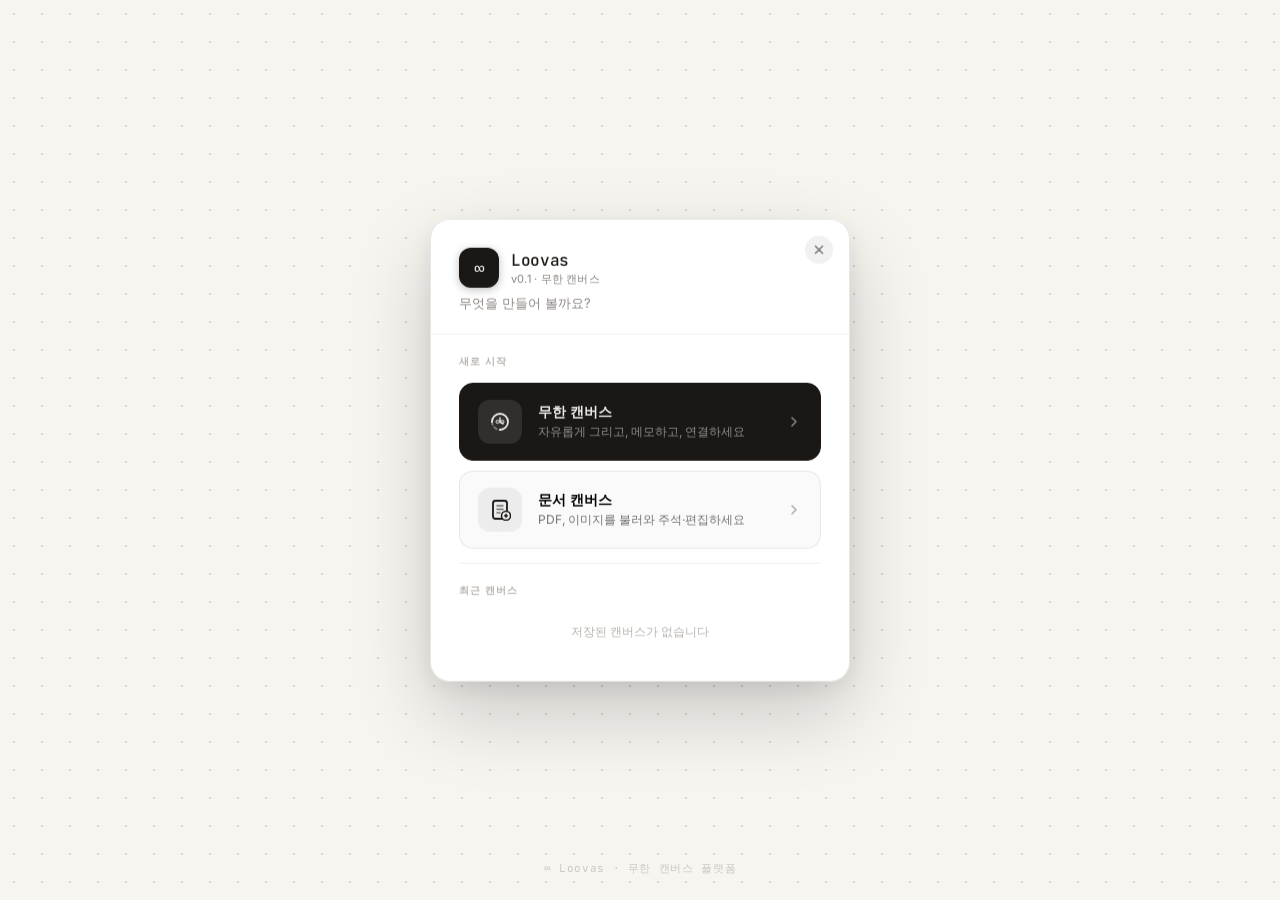
==== commit 3174131b: "feat: 로비 + 문서 캔버스 완성 (기능 동등화 + 버그 수정) ## 주요 변경사항  ### 로비 (index.html) - 무한캔버스 스타일 도트그리드 배경 - 드래그 가능한" ====
--- a/index.html
+++ b/index.html
@@ -1,374 +1,606 @@
 <!DOCTYPE html>
 <html lang="ko">
 <head>
+  <script async src="https://pagead2.googlesyndication.com/pagead/js/adsbygoogle.js?client=ca-pub-4945287419202524"
+     crossorigin="anonymous"></script>
   <meta charset="UTF-8">
   <meta name="viewport" content="width=device-width, initial-scale=1.0, viewport-fit=cover, maximum-scale=1.0, user-scalable=no">
   <meta name="apple-mobile-web-app-capable" content="yes">
   <meta name="apple-mobile-web-app-status-bar-style" content="black-translucent">
   <meta name="theme-color" content="#0f0e0d">
-  <title>∞ Canvas</title>
+  <title>∞ Loovas — 홈</title>
   <link rel="preconnect" href="https://fonts.googleapis.com">
   <link rel="preconnect" href="https://fonts.gstatic.com" crossorigin>
   <link rel="stylesheet" href="https://fonts.googleapis.com/css2?family=Inter:wght@300;400;500;600&family=JetBrains+Mono:wght@400;500&display=swap">
   <link rel="stylesheet" href="style.css">
+  <style>
+    /* ══════════════════════════════════════
+       LOBBY OVERRIDES — 사이드바 없는 전체 캔버스
+    ══════════════════════════════════════ */
+    #grid {
+      left: 0 !important;
+    }
+    #viewport {
+      left: 0 !important;
+    }
+
+    /* ── 로비 창 ── */
+    .lobby-window {
+      position: fixed;
+      top: 50%;
+      left: 50%;
+      transform: translate(-50%, -50%);
+      width: 420px;
+      max-width: calc(100vw - 32px);
+      background: rgba(255,255,255,0.96);
+      backdrop-filter: blur(24px);
+      -webkit-backdrop-filter: blur(24px);
+      border: 1px solid rgba(26,23,20,0.1);
+      border-radius: 20px;
+      box-shadow:
+        0 32px 80px rgba(0,0,0,0.18),
+        0 8px 24px rgba(0,0,0,0.08),
+        0 0 0 1px rgba(255,255,255,0.6) inset;
+      z-index: 2000;
+      overflow: hidden;
+      user-select: none;
+    }
+
+    .lobby-header {
+      padding: 28px 28px 20px;
+      border-bottom: 1px solid rgba(26,23,20,0.06);
+      cursor: move;
+    }
+    .lobby-brand {
+      display: flex;
+      align-items: center;
+      gap: 12px;
+      margin-bottom: 6px;
+    }
+    .lobby-brand-icon {
+      width: 40px;
+      height: 40px;
+      border-radius: 12px;
+      background: #1a1714;
+      color: rgba(255,255,255,0.92);
+      font-family: 'JetBrains Mono', monospace;
+      font-size: 18px;
+      display: flex;
+      align-items: center;
+      justify-content: center;
+      flex-shrink: 0;
+      box-shadow: 0 2px 8px rgba(0,0,0,0.25);
+    }
+    .lobby-brand-text {
+      display: flex;
+      flex-direction: column;
+      gap: 1px;
+    }
+    .lobby-brand-name {
+      font-family: 'JetBrains Mono', monospace;
+      font-size: 16px;
+      font-weight: 500;
+      color: #1a1714;
+      letter-spacing: -0.02em;
+    }
+    .lobby-brand-version {
+      font-size: 11px;
+      color: #8a8480;
+      letter-spacing: 0.02em;
+    }
+    .lobby-subtitle {
+      font-size: 13px;
+      color: #8a8480;
+      font-weight: 400;
+      line-height: 1.5;
+    }
+    .lobby-close {
+      position: absolute;
+      top: 16px;
+      right: 16px;
+      width: 28px;
+      height: 28px;
+      border-radius: 50%;
+      border: none;
+      background: rgba(26,23,20,0.06);
+      color: #8a8480;
+      font-size: 12px;
+      cursor: pointer;
+      display: flex;
+      align-items: center;
+      justify-content: center;
+      transition: background 0.12s, color 0.12s;
+    }
+    .lobby-close:hover {
+      background: rgba(26,23,20,0.12);
+      color: #1a1714;
+    }
+
+    .lobby-body {
+      padding: 20px 28px 28px;
+      display: flex;
+      flex-direction: column;
+      gap: 10px;
+    }
+
+    .lobby-section-title {
+      font-size: 10px;
+      font-weight: 600;
+      text-transform: uppercase;
+      letter-spacing: 0.1em;
+      color: #b8b3ac;
+      margin-bottom: 4px;
+      margin-top: 6px;
+    }
+    .lobby-section-title:first-child { margin-top: 0; }
+
+    /* 런처 카드 버튼 */
+    .launch-card {
+      display: flex;
+      align-items: center;
+      gap: 16px;
+      padding: 16px 18px;
+      border-radius: 14px;
+      border: 1.5px solid rgba(26,23,20,0.08);
+      background: rgba(26,23,20,0.02);
+      cursor: pointer;
+      transition: background 0.14s, border-color 0.14s, transform 0.12s, box-shadow 0.14s;
+      text-decoration: none;
+      color: inherit;
+      width: 100%;
+      text-align: left;
+    }
+    .launch-card:hover {
+      background: rgba(26,23,20,0.05);
+      border-color: rgba(26,23,20,0.16);
+      transform: translateY(-1px);
+      box-shadow: 0 4px 16px rgba(0,0,0,0.06);
+    }
+    .launch-card:active {
+      transform: translateY(0);
+      box-shadow: none;
+    }
+    .launch-card.primary {
+      background: #1a1714;
+      border-color: #1a1714;
+      color: rgba(255,255,255,0.92);
+    }
+    .launch-card.primary:hover {
+      background: #2a2520;
+      border-color: #2a2520;
+    }
+
+    .launch-card-icon {
+      width: 44px;
+      height: 44px;
+      border-radius: 12px;
+      display: flex;
+      align-items: center;
+      justify-content: center;
+      flex-shrink: 0;
+    }
+    .launch-card.primary .launch-card-icon {
+      background: rgba(255,255,255,0.1);
+    }
+    .launch-card:not(.primary) .launch-card-icon {
+      background: rgba(26,23,20,0.06);
+    }
+
+    .launch-card-info {
+      flex: 1;
+      min-width: 0;
+    }
+    .launch-card-title {
+      font-size: 14px;
+      font-weight: 600;
+      color: inherit;
+      margin-bottom: 2px;
+    }
+    .launch-card-desc {
+      font-size: 12px;
+      opacity: 0.55;
+      font-weight: 400;
+      line-height: 1.4;
+    }
+
+    .launch-card-arrow {
+      opacity: 0.3;
+      flex-shrink: 0;
+      transition: opacity 0.12s, transform 0.12s;
+    }
+    .launch-card:hover .launch-card-arrow {
+      opacity: 0.7;
+      transform: translateX(2px);
+    }
+    .launch-card.primary .launch-card-arrow {
+      opacity: 0.5;
+    }
+    .launch-card.primary:hover .launch-card-arrow {
+      opacity: 0.9;
+    }
+
+    /* 최근 파일 섹션 */
+    .lobby-recent-list {
+      display: flex;
+      flex-direction: column;
+      gap: 4px;
+    }
+    .lobby-recent-item {
+      display: flex;
+      align-items: center;
+      gap: 10px;
+      padding: 10px 12px;
+      border-radius: 10px;
+      cursor: pointer;
+      transition: background 0.1s;
+    }
+    .lobby-recent-item:hover {
+      background: rgba(26,23,20,0.05);
+    }
+    .lobby-recent-icon {
+      width: 32px;
+      height: 32px;
+      border-radius: 8px;
+      background: rgba(26,23,20,0.06);
+      display: flex;
+      align-items: center;
+      justify-content: center;
+      flex-shrink: 0;
+    }
+    .lobby-recent-name {
+      flex: 1;
+      font-size: 13px;
+      font-weight: 500;
+      color: #1a1714;
+      white-space: nowrap;
+      overflow: hidden;
+      text-overflow: ellipsis;
+    }
+    .lobby-recent-date {
+      font-size: 11px;
+      color: #b8b3ac;
+      white-space: nowrap;
+    }
+    .lobby-recent-empty {
+      font-size: 12px;
+      color: #b8b3ac;
+      text-align: center;
+      padding: 12px 0;
+    }
+
+    .lobby-divider {
+      height: 1px;
+      background: rgba(26,23,20,0.06);
+      margin: 4px 0;
+    }
+
+    /* 로비 닫힌 상태 — 재오픈 버튼 */
+    #lobby-reopen-btn {
+      position: fixed;
+      top: 16px;
+      left: 50%;
+      transform: translateX(-50%);
+      padding: 8px 20px;
+      background: rgba(26,23,20,0.85);
+      backdrop-filter: blur(12px);
+      -webkit-backdrop-filter: blur(12px);
+      color: rgba(255,255,255,0.9);
+      font-family: 'Inter', sans-serif;
+      font-size: 12px;
+      font-weight: 500;
+      border: 1px solid rgba(255,255,255,0.12);
+      border-radius: 999px;
+      cursor: pointer;
+      z-index: 1500;
+      display: none;
+      gap: 6px;
+      align-items: center;
+      transition: background 0.12s, opacity 0.2s;
+    }
+    #lobby-reopen-btn.visible {
+      display: flex;
+    }
+    #lobby-reopen-btn:hover {
+      background: rgba(26,23,20,0.95);
+    }
+
+    /* 워터마크 — 로비 배경 힌트 */
+    .lobby-bg-hint {
+      position: fixed;
+      bottom: 24px;
+      left: 50%;
+      transform: translateX(-50%);
+      font-family: 'JetBrains Mono', monospace;
+      font-size: 11px;
+      color: rgba(26,23,20,0.2);
+      pointer-events: none;
+      white-space: nowrap;
+      letter-spacing: 0.06em;
+    }
+
+    /* 드래그 중 커서 */
+    .lobby-window.dragging {
+      cursor: move;
+      transition: none;
+    }
+
+    @media (max-width: 480px) {
+      .lobby-window {
+        width: calc(100vw - 24px);
+        top: auto;
+        bottom: 16px;
+        left: 12px;
+        right: 12px;
+        transform: none;
+      }
+    }
+  </style>
 </head>
-<body data-tool="select">
-
-<!-- ── Canvas Layer ── -->
+<body data-tool="pan">
+
+<!-- ── 무한캔버스 배경 ── -->
 <div id="grid"></div>
-<canvas id="preview-canvas"></canvas>
-<div id="sel-rect"></div>
-
-<!-- ── Edit Mode Indicators ── -->
-<div id="edit-mode-border"></div>
-<div id="edit-mode-badge">
-  <span class="badge-dot"></span>
-  편집 모드
-</div>
-
-<!-- ── Viewport ── -->
 <div id="viewport">
   <div id="board">
     <svg id="svg-layer"></svg>
-    <svg id="svg-overlay"></svg>
   </div>
 </div>
 
-<!-- ════════════════════════════════════════
-     LEFT SIDEBAR — 메인 툴바
-════════════════════════════════════════ -->
-<aside id="left-sidebar">
-  <!-- Logo / Brand -->
-  <div id="sidebar-brand">
-    <div id="brand-icon">∞</div>
+<!-- ── 로비 창 ── -->
+<div class="lobby-window" id="lobby-win">
+  <button class="lobby-close" id="lobby-close-btn" title="닫기">
+    <svg width="10" height="10" viewBox="0 0 10 10" fill="none">
+      <path d="M1.5 1.5L8.5 8.5M8.5 1.5L1.5 8.5" stroke="currentColor" stroke-width="1.7" stroke-linecap="round"/>
+    </svg>
+  </button>
+
+  <div class="lobby-header" id="lobby-drag-handle">
+    <div class="lobby-brand">
+      <div class="lobby-brand-icon">∞</div>
+      <div class="lobby-brand-text">
+        <div class="lobby-brand-name">Loovas</div>
+        <div class="lobby-brand-version">v0.1 · 무한 캔버스</div>
+      </div>
+    </div>
+    <div class="lobby-subtitle">무엇을 만들어 볼까요?</div>
   </div>
 
-  <div class="sidebar-divider"></div>
-
-  <!-- Mode Tools -->
-  <div class="sidebar-section" id="mode-section">
-    <button class="sbtn active" id="t-select" data-tip="선택" data-tool="select">
-      <svg width="16" height="16" viewBox="0 0 16 16" fill="none">
-        <path d="M3 2L13 8L8.5 9.5L6.5 14L3 2Z" stroke="currentColor" stroke-width="1.5" stroke-linejoin="round"/>
+  <div class="lobby-body">
+    <!-- 주요 런처 -->
+    <div class="lobby-section-title">새로 시작</div>
+
+    <a href="canvas.html" class="launch-card primary">
+      <div class="launch-card-icon">
+        <svg width="22" height="22" viewBox="0 0 22 22" fill="none">
+          <path d="M3 11C3 6.58 6.58 3 11 3C15.42 3 19 6.58 19 11C19 15.42 15.42 19 11 19" stroke="rgba(255,255,255,0.9)" stroke-width="1.8" stroke-linecap="round"/>
+          <path d="M3 11C3 15.42 6.58 19 11 19" stroke="rgba(255,255,255,0.4)" stroke-width="1.8" stroke-linecap="round" stroke-dasharray="3 3"/>
+          <path d="M11 7V11L14 13" stroke="rgba(255,255,255,0.75)" stroke-width="1.6" stroke-linecap="round" stroke-linejoin="round"/>
+          <!-- 무한 심볼 스케치 -->
+          <path d="M7 11Q8 8 11 11Q14 14 15 11Q14 8 11 11Q8 14 7 11Z" stroke="rgba(255,255,255,0.6)" stroke-width="1.4" fill="none"/>
+        </svg>
+      </div>
+      <div class="launch-card-info">
+        <div class="launch-card-title">무한 캔버스</div>
+        <div class="launch-card-desc">자유롭게 그리고, 메모하고, 연결하세요</div>
+      </div>
+      <svg class="launch-card-arrow" width="16" height="16" viewBox="0 0 16 16" fill="none">
+        <path d="M6 4L10 8L6 12" stroke="currentColor" stroke-width="1.6" stroke-linecap="round" stroke-linejoin="round"/>
       </svg>
-    </button>
-    <button class="sbtn" id="t-edit" data-tip="편집" data-tool="edit">
-      <svg width="16" height="16" viewBox="0 0 16 16" fill="none">
-        <path d="M10 3L13 6L6 13H3V10L10 3Z" stroke="currentColor" stroke-width="1.5" stroke-linejoin="round"/>
-        <path d="M8.5 4.5L11.5 7.5" stroke="currentColor" stroke-width="1.5"/>
+    </a>
+
+    <a href="document.html" class="launch-card">
+      <div class="launch-card-icon">
+        <svg width="22" height="22" viewBox="0 0 22 22" fill="none">
+          <rect x="4" y="2" width="14" height="18" rx="2.5" stroke="#1a1714" stroke-width="1.8"/>
+          <path d="M8 7H14M8 10.5H14M8 14H11" stroke="#1a1714" stroke-width="1.5" stroke-linecap="round" opacity="0.6"/>
+          <circle cx="17" cy="17" r="4.5" fill="#f7f5f0" stroke="#1a1714" stroke-width="1.5"/>
+          <path d="M15.5 17H18.5M17 15.5V18.5" stroke="#1a1714" stroke-width="1.5" stroke-linecap="round"/>
+        </svg>
+      </div>
+      <div class="launch-card-info">
+        <div class="launch-card-title">문서 캔버스</div>
+        <div class="launch-card-desc">PDF, 이미지를 불러와 주석·편집하세요</div>
+      </div>
+      <svg class="launch-card-arrow" width="16" height="16" viewBox="0 0 16 16" fill="none">
+        <path d="M6 4L10 8L6 12" stroke="currentColor" stroke-width="1.6" stroke-linecap="round" stroke-linejoin="round"/>
       </svg>
-    </button>
-    <button class="sbtn" id="t-pan" data-tip="이동" data-tool="pan">
-      <svg width="16" height="16" viewBox="0 0 16 16" fill="none">
-        <path d="M8 2V14M2 8H14M5 5L2 8L5 11M11 5L14 8L11 11" stroke="currentColor" stroke-width="1.5" stroke-linecap="round" stroke-linejoin="round"/>
-      </svg>
-    </button>
-  </div>
-
-  <div class="sidebar-divider"></div>
-
-  <!-- Draw Tools -->
-  <div class="sidebar-section">
-    <button class="sbtn" id="t-pen" data-tip="펜 (P)" data-tool-or-panel="pen">
-      <svg width="16" height="16" viewBox="0 0 16 16" fill="none">
-        <path d="M11 3L13 5L5 13L2 14L3 11L11 3Z" stroke="currentColor" stroke-width="1.5" stroke-linejoin="round"/>
-        <path d="M9.5 4.5L11.5 6.5" stroke="currentColor" stroke-width="1.5"/>
-      </svg>
-    </button>
-    <button class="sbtn" id="t-highlight" data-tip="형광펜 (L)" data-tool-or-panel="highlight">
-      <svg width="16" height="16" viewBox="0 0 16 16" fill="none">
-        <rect x="3" y="5" width="10" height="6" rx="2" stroke="currentColor" stroke-width="1.5"/>
-        <path d="M7 11V14M9 11V14" stroke="currentColor" stroke-width="1.5" stroke-linecap="round"/>
-      </svg>
-    </button>
-    <button class="sbtn" id="t-eraser" data-tip="지우개 (E)" data-tool-or-panel="eraser">
-      <svg width="16" height="16" viewBox="0 0 16 16" fill="none">
-        <path d="M3 13H13" stroke="currentColor" stroke-width="1.5" stroke-linecap="round"/>
-        <path d="M9 4L12 7L7 12H4L3 11L8 4H9Z" stroke="currentColor" stroke-width="1.5" stroke-linejoin="round"/>
-      </svg>
-    </button>
-  </div>
-
-  <div class="sidebar-divider"></div>
-
-  <!-- Shape / Object Tools -->
-  <div class="sidebar-section">
-    <button class="sbtn" id="t-text" data-tip="텍스트 (T)" data-tool="text">
-      <svg width="16" height="16" viewBox="0 0 16 16" fill="none">
-        <path d="M3 4H13M8 4V13" stroke="currentColor" stroke-width="1.5" stroke-linecap="round"/>
-      </svg>
-    </button>
-    <button class="sbtn" id="t-rect" data-tip="사각형 (R)" data-tool="rect">
-      <svg width="16" height="16" viewBox="0 0 16 16" fill="none">
-        <rect x="2.5" y="4.5" width="11" height="7" rx="1.5" stroke="currentColor" stroke-width="1.5"/>
-      </svg>
-    </button>
-    <button class="sbtn" id="t-circle" data-tip="원 (C)" data-tool="circle">
-      <svg width="16" height="16" viewBox="0 0 16 16" fill="none">
-        <circle cx="8" cy="8" r="5.5" stroke="currentColor" stroke-width="1.5"/>
-      </svg>
-    </button>
-    <button class="sbtn" id="t-arrow" data-tip="화살표 (A)" data-tool="arrow">
-      <svg width="16" height="16" viewBox="0 0 16 16" fill="none">
-        <path d="M3 8H13M9 4L13 8L9 12" stroke="currentColor" stroke-width="1.5" stroke-linecap="round" stroke-linejoin="round"/>
-      </svg>
-    </button>
-    <button class="sbtn" id="t-sticky" data-tip="포스트잇 (S)" data-action="addSticky">
-      <svg width="16" height="16" viewBox="0 0 16 16" fill="none">
-        <path d="M2 3H14V11L10 14H2V3Z" stroke="currentColor" stroke-width="1.5" stroke-linejoin="round"/>
-        <path d="M10 11V14L14 11H10Z" fill="currentColor" opacity="0.3"/>
-        <path d="M5 7H11M5 9.5H8.5" stroke="currentColor" stroke-width="1.2" stroke-linecap="round"/>
-      </svg>
-    </button>
-    <button class="sbtn" id="t-card" data-tip="카드 창 (W)" data-action="addCard">
-      <svg width="16" height="16" viewBox="0 0 16 16" fill="none">
-        <rect x="2" y="2" width="12" height="12" rx="2" stroke="currentColor" stroke-width="1.5"/>
-        <path d="M2 6H14" stroke="currentColor" stroke-width="1.2" opacity="0.6"/>
-        <circle cx="5" cy="4" r="0.8" fill="currentColor" opacity="0.5"/>
-        <circle cx="7.5" cy="4" r="0.8" fill="currentColor" opacity="0.5"/>
-        <circle cx="10" cy="4" r="0.8" fill="currentColor" opacity="0.5"/>
-      </svg>
-    </button>
-    <button class="sbtn" data-tip="이미지" data-action="addImage">
-      <svg width="16" height="16" viewBox="0 0 16 16" fill="none">
-        <rect x="1.5" y="3.5" width="13" height="9" rx="1.5" stroke="currentColor" stroke-width="1.5"/>
-        <circle cx="5.5" cy="6.5" r="1.2" stroke="currentColor" stroke-width="1.2"/>
-        <path d="M1.5 10.5L5 8L7.5 10.5L10.5 7.5L14.5 11" stroke="currentColor" stroke-width="1.2" stroke-linejoin="round"/>
-      </svg>
-    </button>
-  </div>
-
-  <div class="sidebar-divider"></div>
-
-  <!-- System -->
-  <div class="sidebar-section">
-    <button class="sbtn" data-tip="그리드 토글 (G)" data-action="toggleGrid">
-      <svg width="16" height="16" viewBox="0 0 16 16" fill="none">
-        <path d="M2 5.5H14M2 10.5H14M5.5 2V14M10.5 2V14" stroke="currentColor" stroke-width="1.2" stroke-linecap="round" opacity="0.7"/>
-      </svg>
-    </button>
-    <button class="sbtn" data-tip="저장 (Ctrl+S)" data-action="save">
-      <svg width="16" height="16" viewBox="0 0 16 16" fill="none">
-        <path d="M3 2H11L13 4V13C13 13.6 12.6 14 12 14H4C3.4 14 3 13.6 3 13V2Z" stroke="currentColor" stroke-width="1.5" stroke-linejoin="round"/>
-        <rect x="5.5" y="2" width="4" height="4" rx="0.5" stroke="currentColor" stroke-width="1.2"/>
-        <rect x="5" y="9" width="6" height="4" rx="0.5" stroke="currentColor" stroke-width="1.2"/>
-      </svg>
-    </button>
-    <button class="sbtn" data-tip="불러오기" data-action="load">
-      <svg width="16" height="16" viewBox="0 0 16 16" fill="none">
-        <path d="M2 5H6L7.5 3H14V13H2V5Z" stroke="currentColor" stroke-width="1.5" stroke-linejoin="round"/>
-        <path d="M8 7V11M6 9L8 11L10 9" stroke="currentColor" stroke-width="1.3" stroke-linecap="round" stroke-linejoin="round"/>
-      </svg>
-    </button>
-    <button class="sbtn sbtn-danger" data-tip="전체 삭제" data-action="clearAll">
-      <svg width="16" height="16" viewBox="0 0 16 16" fill="none">
-        <path d="M3 5H13L12 14H4L3 5Z" stroke="currentColor" stroke-width="1.5" stroke-linejoin="round"/>
-        <path d="M1.5 5H14.5M6 5V3H10V5" stroke="currentColor" stroke-width="1.5" stroke-linecap="round" stroke-linejoin="round"/>
-        <path d="M6.5 8V11.5M9.5 8V11.5" stroke="currentColor" stroke-width="1.3" stroke-linecap="round"/>
-      </svg>
-    </button>
-  </div>
-
-  <!-- Spacer -->
-  <div class="sidebar-spacer"></div>
-
-  <!-- Undo / Redo -->
-  <div class="sidebar-section">
-    <button class="sbtn ur-btn" id="t-undo" data-tip="실행 취소 (Ctrl+Z)" data-action="undo">
-      <svg width="16" height="16" viewBox="0 0 16 16" fill="none">
-        <path d="M3 6L6 3M3 6L6 9M3 6H10C12.2 6 14 7.8 14 10C14 12.2 12.2 14 10 14H6" stroke="currentColor" stroke-width="1.5" stroke-linecap="round" stroke-linejoin="round"/>
-      </svg>
-    </button>
-    <button class="sbtn ur-btn" id="t-redo" data-tip="다시 실행 (Ctrl+Shift+Z)" data-action="redo">
-      <svg width="16" height="16" viewBox="0 0 16 16" fill="none">
-        <path d="M13 6L10 3M13 6L10 9M13 6H6C3.8 6 2 7.8 2 10C2 12.2 3.8 14 6 14H10" stroke="currentColor" stroke-width="1.5" stroke-linecap="round" stroke-linejoin="round"/>
-      </svg>
-    </button>
-  </div>
-</aside>
-
-<!-- ════════════════════════════════════════
-     TOP BAR — 브랜드 + 줌
-════════════════════════════════════════ -->
-<header id="topbar">
-  <div id="canvas-info">
-    <span id="title-pill">∞ Canvas</span>
-  </div>
-  <div id="topbar-right">
-    <div id="zoom-pill">100%</div>
-  </div>
-</header>
-
-<!-- ════════════════════════════════════════
-     COLOR TRAY — 플로팅 드로잉 팔레트
-════════════════════════════════════════ -->
-<div id="color-tray">
-  <div class="ct-title">색상</div>
-  <div class="ct-colors">
-    <div class="cdot active" style="--c:#1a1714" data-c="#1a1714"></div>
-    <div class="cdot" style="--c:#c84b2f" data-c="#c84b2f"></div>
-    <div class="cdot" style="--c:#2b6cb0" data-c="#2b6cb0"></div>
-    <div class="cdot" style="--c:#2d8a4e" data-c="#2d8a4e"></div>
-    <div class="cdot" style="--c:#7c3d9e" data-c="#7c3d9e"></div>
-    <div class="cdot" style="--c:#e8a320" data-c="#e8a320"></div>
-  </div>
-  <div class="ct-divider"></div>
-  <div class="ct-title">굵기</div>
-  <div class="ct-strokes">
-    <button class="sw-btn active" data-sw="2">
-      <div class="sw-line" style="height:2px"></div>
-    </button>
-    <button class="sw-btn" data-sw="5">
-      <div class="sw-line" style="height:4px"></div>
-    </button>
-    <button class="sw-btn" data-sw="10">
-      <div class="sw-line" style="height:7px"></div>
-    </button>
+    </a>
+
+    <!-- 최근 파일 -->
+    <div class="lobby-divider"></div>
+    <div class="lobby-section-title">최근 캔버스</div>
+    <div class="lobby-recent-list" id="lobby-recent"></div>
   </div>
 </div>
 
-<!-- ════════════════════════════════════════
-     MINIMAP
-════════════════════════════════════════ -->
-<canvas id="minimap" width="160" height="100"></canvas>
-
-<!-- ════════════════════════════════════════
-     PEN SETTINGS PANEL
-════════════════════════════════════════ -->
-<div id="pen-panel">
-  <div class="pp-header">
-    <span id="pp-title-txt">펜 설정</span>
-    <button class="pp-x" id="pp-close-btn">
-      <svg width="12" height="12" viewBox="0 0 12 12" fill="none">
-        <path d="M2 2L10 10M10 2L2 10" stroke="currentColor" stroke-width="1.8" stroke-linecap="round"/>
-      </svg>
-    </button>
-  </div>
-  <div class="pp-body">
-    <div class="pp-sect">
-      <div class="pp-lbl">안정화 (Smoothing)</div>
-      <div class="pp-row">
-        <input type="range" id="pp-smooth" min="0" max="20" step="1" value="0">
-        <span class="pp-num" id="pp-smooth-v">0</span>
-      </div>
-      <div class="pp-chips" id="pp-sc">
-        <button class="pp-chip pp-on" data-smooth="0">없음</button>
-        <button class="pp-chip" data-smooth="5">약간</button>
-        <button class="pp-chip" data-smooth="10">보통</button>
-        <button class="pp-chip" data-smooth="18">강함</button>
-      </div>
-    </div>
-    <div class="pp-sect">
-      <div class="pp-lbl">불투명도</div>
-      <div class="pp-row">
-        <input type="range" id="pp-opacity" min="5" max="100" step="5" value="100">
-        <span class="pp-num" id="pp-opacity-v">100%</span>
-      </div>
-    </div>
-    <div class="pp-sect" id="pp-cap-sect">
-      <div class="pp-lbl">선 끝 모양</div>
-      <div class="pp-caps">
-        <button class="pp-cap pp-on" data-cap="round">
-          <svg width="30" height="10"><line x1="5" y1="5" x2="25" y2="5" stroke="currentColor" stroke-width="5" stroke-linecap="round"/></svg>
-          <span>둥글게</span>
-        </button>
-        <button class="pp-cap" data-cap="square">
-          <svg width="30" height="10"><line x1="5" y1="5" x2="25" y2="5" stroke="currentColor" stroke-width="5" stroke-linecap="square"/></svg>
-          <span>각지게</span>
-        </button>
-        <button class="pp-cap" data-cap="butt">
-          <svg width="30" height="10"><line x1="7" y1="5" x2="23" y2="5" stroke="currentColor" stroke-width="5" stroke-linecap="butt"/></svg>
-          <span>짧게</span>
-        </button>
-      </div>
-    </div>
-    <div class="pp-sect" id="pp-pressure-sect">
-      <div class="pp-lbl">끝 처리 (Taper)</div>
-      <div class="pp-chips" id="pp-pc">
-        <button class="pp-chip pp-on" data-pressure="none">없음</button>
-        <button class="pp-chip" data-pressure="start">시작</button>
-        <button class="pp-chip" data-pressure="end">끝</button>
-        <button class="pp-chip" data-pressure="both">양쪽</button>
-      </div>
-    </div>
-    <div class="pp-sect">
-      <div class="pp-lbl">미리보기</div>
-      <div id="pp-preview-wrap">
-        <svg id="pp-preview-svg" viewBox="0 0 200 42" preserveAspectRatio="none">
-          <path id="pp-preview-path"
-            d="M10,30 Q30,10 50,22 Q70,34 90,18 Q110,8 130,22 Q150,34 170,16 Q185,8 192,14"
-            fill="none" stroke="currentColor" stroke-width="2"
-            stroke-linecap="round" stroke-linejoin="round"/>
-        </svg>
-      </div>
-    </div>
-  </div>
-</div>
-
-<!-- ════════════════════════════════════════
-     CONTEXT MENU
-════════════════════════════════════════ -->
-<div id="ctx">
-  <div class="citem" data-action="front">
-    <svg width="14" height="14" viewBox="0 0 14 14" fill="none"><path d="M7 2V10M4 5L7 2L10 5" stroke="currentColor" stroke-width="1.5" stroke-linecap="round" stroke-linejoin="round"/><path d="M2 12H12" stroke="currentColor" stroke-width="1.5" stroke-linecap="round" opacity="0.4"/></svg>
-    맨 앞으로
-  </div>
-  <div class="citem" data-action="back">
-    <svg width="14" height="14" viewBox="0 0 14 14" fill="none"><path d="M7 12V4M4 9L7 12L10 9" stroke="currentColor" stroke-width="1.5" stroke-linecap="round" stroke-linejoin="round"/><path d="M2 2H12" stroke="currentColor" stroke-width="1.5" stroke-linecap="round" opacity="0.4"/></svg>
-    맨 뒤로
-  </div>
-  <div class="cdiv"></div>
-  <div class="citem" data-action="dup">
-    <svg width="14" height="14" viewBox="0 0 14 14" fill="none"><rect x="4.5" y="1.5" width="8" height="8" rx="1.5" stroke="currentColor" stroke-width="1.5"/><rect x="1.5" y="4.5" width="8" height="8" rx="1.5" stroke="currentColor" stroke-width="1.5" fill="currentColor" fill-opacity="0.08"/></svg>
-    복제
-  </div>
-  <div class="cdiv"></div>
-  <div class="citem danger" data-action="del">
-    <svg width="14" height="14" viewBox="0 0 14 14" fill="none"><path d="M2 4H12L11 13H3L2 4Z" stroke="currentColor" stroke-width="1.5" stroke-linejoin="round"/><path d="M1 4H13M5 4V2H9V4" stroke="currentColor" stroke-width="1.5" stroke-linecap="round" stroke-linejoin="round"/></svg>
-    삭제
-  </div>
-</div>
-
-<!-- ════════════════════════════════════════
-     SNACKBAR
-════════════════════════════════════════ -->
-<div id="snack"></div>
-
-<!-- ════════════════════════════════════════
-     SAVE DIALOG
-════════════════════════════════════════ -->
-<div id="save-overlay">
-  <div id="save-dialog">
-    <div class="save-dialog-header">
-      <div class="save-dialog-title">저장</div>
-      <div class="save-dialog-subtitle">캔버스를 파일로 저장합니다</div>
-    </div>
-    <div class="save-dialog-body">
-      <div class="save-input-row">
-        <label class="save-label" for="save-filename">파일 이름</label>
-        <input type="text" id="save-filename" class="save-input" placeholder="canvas-2026-04-02">
-      </div>
-    </div>
-    <div class="save-dialog-actions">
-      <button class="save-btn save-btn-ghost" id="save-cancel-btn">취소</button>
-      <button class="save-btn save-btn-secondary" id="save-as-btn">다른 이름으로</button>
-      <button class="save-btn save-btn-primary" id="save-quick-btn">저장</button>
-    </div>
-  </div>
-</div>
-
-<!-- Hidden Inputs -->
-<input type="file" id="img-in"  accept="image/*" style="display:none">
-<input type="file" id="load-in" style="display:none">
-
-<!-- Toolbar drag compatibility shims (legacy refs) -->
-<div id="toolbar" style="display:none" aria-hidden="true">
-  <div id="tb-drag-handle" style="display:none"></div>
-  <div id="tb-tools" style="display:none"></div>
-</div>
-<div id="mode-bar" style="display:none" aria-hidden="true"></div>
-<div id="ur-cluster" style="display:none" aria-hidden="true"></div>
-
-<script type="module" src="js/main.js"></script>
+<!-- 닫힌 후 재오픈 버튼 -->
+<button id="lobby-reopen-btn">
+  <svg width="13" height="13" viewBox="0 0 13 13" fill="none">
+    <path d="M2 6.5C2 3.99 4.02 2 6.5 2C9 2 11 3.99 11 6.5C11 9.01 9 11 6.5 11" stroke="currentColor" stroke-width="1.5" stroke-linecap="round"/>
+    <path d="M6.5 9L4 11L6.5 13" stroke="currentColor" stroke-width="1.5" stroke-linecap="round" stroke-linejoin="round"/>
+  </svg>
+  Loovas 홈
+</button>
+
+<!-- 배경 힌트 -->
+<div class="lobby-bg-hint">∞ Loovas · 무한 캔버스 플랫폼</div>
+
+<script>
+(function() {
+  'use strict';
+
+  // ── 최근 파일 렌더링 ──
+  const RECENT_KEY = 'canvas-recent-files';
+
+  function getRecentFiles() {
+    try { return JSON.parse(localStorage.getItem(RECENT_KEY) || '[]'); }
+    catch { return []; }
+  }
+
+  function formatDate(isoStr) {
+    try {
+      const d = new Date(isoStr);
+      const now = new Date();
+      const diff = (now - d) / 1000;
+      if (diff < 60) return '방금 전';
+      if (diff < 3600) return Math.floor(diff / 60) + '분 전';
+      if (diff < 86400) return Math.floor(diff / 3600) + '시간 전';
+      const pad = n => String(n).padStart(2, '0');
+      return `${d.getMonth()+1}/${pad(d.getDate())} ${pad(d.getHours())}:${pad(d.getMinutes())}`;
+    } catch { return ''; }
+  }
+
+  function renderRecent() {
+    const container = document.getElementById('lobby-recent');
+    const files = getRecentFiles().slice(0, 5);
+
+    if (files.length === 0) {
+      container.innerHTML = '<div class="lobby-recent-empty">저장된 캔버스가 없습니다</div>';
+      return;
+    }
+
+    container.innerHTML = '';
+    files.forEach(file => {
+      const item = document.createElement('div');
+      item.className = 'lobby-recent-item';
+
+      // 타입 판별 (doc_ 접두사)
+      const isDoc = file.name && file.name.startsWith('doc_');
+      item.innerHTML = `
+        <div class="lobby-recent-icon">
+          ${isDoc
+            ? `<svg width="16" height="16" viewBox="0 0 16 16" fill="none"><rect x="3" y="1.5" width="10" height="13" rx="2" stroke="#8a8480" stroke-width="1.4"/><path d="M5.5 5.5H10.5M5.5 8H10.5M5.5 10.5H8" stroke="#8a8480" stroke-width="1.2" stroke-linecap="round" opacity="0.7"/></svg>`
+            : `<svg width="16" height="16" viewBox="0 0 16 16" fill="none"><path d="M2 8C2 4.68 4.68 2 8 2C11.32 2 14 4.68 14 8C14 11.32 11.32 14 8 14" stroke="#8a8480" stroke-width="1.4" stroke-linecap="round"/><path d="M5 8Q6 5.5 8 8Q10 10.5 11 8Q10 5.5 8 8Q6 10.5 5 8Z" stroke="#8a8480" stroke-width="1.2" fill="none"/></svg>`
+          }
+        </div>
+        <span class="lobby-recent-name">${escapeHtml(file.name)}</span>
+        <span class="lobby-recent-date">${formatDate(file.date)}</span>
+      `;
+
+      item.addEventListener('click', () => {
+        // 타입에 따라 이동
+        const target = isDoc ? 'document.html' : 'canvas.html';
+        sessionStorage.setItem('lobby-open-file', JSON.stringify(file));
+        window.location.href = target + '?restore=' + encodeURIComponent(file.name);
+      });
+
+      container.appendChild(item);
+    });
+  }
+
+  function escapeHtml(str) {
+    const d = document.createElement('div');
+    d.textContent = str;
+    return d.innerHTML;
+  }
+
+  // ── 드래그 ──
+  function initDrag(win, handle) {
+    let drag = null;
+    let curLeft = null, curTop = null;
+
+    function getPos() {
+      const r = win.getBoundingClientRect();
+      return { left: r.left, top: r.top };
+    }
+
+    handle.addEventListener('mousedown', e => {
+      if (e.target.tagName === 'BUTTON' || e.target.closest('button')) return;
+      const pos = getPos();
+      drag = { ox: e.clientX - pos.left, oy: e.clientY - pos.top };
+      win.classList.add('dragging');
+      // 이미 fixed이므로 %를 px로 전환
+      win.style.transform = 'none';
+      win.style.left = pos.left + 'px';
+      win.style.top = pos.top + 'px';
+      e.preventDefault();
+    });
+    window.addEventListener('mousemove', e => {
+      if (!drag) return;
+      const x = Math.max(0, Math.min(e.clientX - drag.ox, window.innerWidth - win.offsetWidth));
+      const y = Math.max(0, Math.min(e.clientY - drag.oy, window.innerHeight - win.offsetHeight));
+      win.style.left = x + 'px';
+      win.style.top = y + 'px';
+    });
+    window.addEventListener('mouseup', () => {
+      drag = null;
+      win.classList.remove('dragging');
+    });
+  }
+
+  // ── 무한캔버스 배경 팬 ──
+  let panX = 0, panY = 0, panActive = false, panStart = null;
+  const board = document.getElementById('board');
+
+  function applyPan() {
+    board.style.transform = `translate(${panX}px, ${panY}px)`;
+  }
+
+  document.addEventListener('mousedown', e => {
+    if (e.target.closest('.lobby-window') || e.target.closest('#lobby-reopen-btn')) return;
+    panActive = true;
+    panStart = { x: e.clientX - panX, y: e.clientY - panY };
+    document.body.style.cursor = 'grabbing';
+  });
+  document.addEventListener('mousemove', e => {
+    if (!panActive) return;
+    panX = e.clientX - panStart.x;
+    panY = e.clientY - panStart.y;
+    applyPan();
+  });
+  document.addEventListener('mouseup', () => {
+    panActive = false;
+    document.body.style.cursor = '';
+  });
+
+  // 터치 팬
+  let touchPanStart = null;
+  document.addEventListener('touchstart', e => {
+    if (e.target.closest('.lobby-window') || e.target.closest('#lobby-reopen-btn')) return;
+    if (e.touches.length !== 1) return;
+    touchPanStart = { x: e.touches[0].clientX - panX, y: e.touches[0].clientY - panY };
+  }, { passive: true });
+  document.addEventListener('touchmove', e => {
+    if (!touchPanStart || e.touches.length !== 1) return;
+    panX = e.touches[0].clientX - touchPanStart.x;
+    panY = e.touches[0].clientY - touchPanStart.y;
+    applyPan();
+  }, { passive: true });
+  document.addEventListener('touchend', () => { touchPanStart = null; });
+
+  // ── 닫기 / 재오픈 ──
+  const lobbyWin = document.getElementById('lobby-win');
+  const closeBtn = document.getElementById('lobby-close-btn');
+  const reopenBtn = document.getElementById('lobby-reopen-btn');
+
+  closeBtn.addEventListener('click', () => {
+    lobbyWin.style.opacity = '0';
+    lobbyWin.style.transform = 'translate(-50%, -50%) scale(0.96)';
+    lobbyWin.style.pointerEvents = 'none';
+    lobbyWin.style.transition = 'opacity 0.2s, transform 0.2s';
+    setTimeout(() => { lobbyWin.style.display = 'none'; }, 200);
+    reopenBtn.classList.add('visible');
+  });
+
+  reopenBtn.addEventListener('click', () => {
+    lobbyWin.style.display = '';
+    lobbyWin.style.pointerEvents = '';
+    // 재등장 애니메이션
+    lobbyWin.style.opacity = '0';
+    lobbyWin.style.transform = 'translate(-50%, -50%) scale(0.96)';
+    requestAnimationFrame(() => {
+      lobbyWin.style.transition = 'opacity 0.2s var(--ease-out), transform 0.2s var(--ease-out)';
+      lobbyWin.style.opacity = '1';
+      lobbyWin.style.transform = 'translate(-50%, -50%) scale(1)';
+    });
+    reopenBtn.classList.remove('visible');
+    renderRecent();
+  });
+
+  // ── 초기화 ──
+  initDrag(lobbyWin, document.getElementById('lobby-drag-handle'));
+  renderRecent();
+})();
+</script>
 </body>
 </html>
--- a/style.css
+++ b/style.css
@@ -472,21 +472,8 @@
   background: rgba(255,255,255,0.95);
 }
 
-/* Orb highlights */
-.cdot.cdot-orb-highlight {
-  transform: scale(1.5);
-  box-shadow: 0 0 0 3px rgba(255,255,255,0.7),
-              0 0 12px rgba(200,75,47,0.5);
-}
-#color-tray.cb-orb-highlight {
-  box-shadow: 0 0 0 2px rgba(200,75,47,0.5),
-              0 8px 32px rgba(0,0,0,0.3);
-}
-.sw-btn.sbtn-orb-highlight {
-  transform: scale(1.3);
-  box-shadow: 0 0 0 2px rgba(255,255,255,0.7);
-  border-color: rgba(255,255,255,0.5) !important;
-}
+/* Orb highlights — toolOrb 섹션으로 통합됨 (하단 참조) */
+
 
 /* ═══════════════════════════════════════════════════════
    MINIMAP
@@ -1158,57 +1145,241 @@
 body[data-tool="edit"] #viewport .el .h-resize { pointer-events: none; }
 
 /* ═══════════════════════════════════════════════════════
-   TOOL ORB
-═══════════════════════════════════════════════════════ */
+   TOOL ORB — 새 디자인
+═══════════════════════════════════════════════════════ */
+
+/* ── 기본 Orb ── */
 #tool-orb {
-  position: fixed; z-index: 99999;
-  width: 44px; height: 44px; border-radius: 50%;
-  background: rgba(17,17,16,0.9);
-  backdrop-filter: blur(8px);
-  -webkit-backdrop-filter: blur(8px);
-  display: flex; align-items: center; justify-content: center;
-  pointer-events: auto; touch-action: none; cursor: grab;
-  opacity: 0; visibility: hidden;
-  transform: translate(-200px, -200px);
-  transition: opacity 0.2s ease, visibility 0.2s ease,
-              box-shadow 0.18s ease, background 0.18s ease;
-  box-shadow: 0 2px 12px rgba(0,0,0,0.3);
+  position: fixed;
+  z-index: 99999;
+  width: 52px;
+  height: 52px;
+  border-radius: 50%;
+  background: rgba(17, 17, 16, 0.88);
+  border: 1.5px solid rgba(255,255,255,0.12);
+  backdrop-filter: blur(16px) saturate(1.4);
+  -webkit-backdrop-filter: blur(16px) saturate(1.4);
+  display: flex;
+  align-items: center;
+  justify-content: center;
+  pointer-events: auto;
+  touch-action: none;
+  cursor: grab;
+
+  /* 시작: 숨김 */
+  opacity: 0;
+  visibility: hidden;
+  transform: translate(-300px, -300px) scale(0.8);
+
+  transition:
+    opacity 0.22s var(--ease-out),
+    visibility 0.22s var(--ease-out),
+    box-shadow 0.22s ease,
+    background 0.22s ease,
+    border-color 0.22s ease,
+    transform 0.1s ease;
+
+  box-shadow:
+    0 4px 20px rgba(0,0,0,0.35),
+    0 1px 4px rgba(0,0,0,0.2),
+    inset 0 1px 0 rgba(255,255,255,0.08);
+
   will-change: transform, opacity;
-  user-select: none; -webkit-user-select: none;
-}
-#tool-orb.orb-visible { opacity: 1; visibility: visible; }
+  user-select: none;
+  -webkit-user-select: none;
+}
+
+/* 등장 */
+#tool-orb.orb-visible {
+  opacity: 1;
+  visibility: visible;
+}
+
+/* 드래그 중 (도구 선택) — 주황 활성 */
 #tool-orb.orb-active {
   cursor: grabbing;
-  background: rgba(200,75,47,0.92);
-  box-shadow: 0 4px 24px rgba(200,75,47,0.4);
-}
+  background: rgba(200, 75, 47, 0.9);
+  border-color: rgba(255,150,100,0.35);
+  box-shadow:
+    0 6px 28px rgba(200, 75, 47, 0.45),
+    0 2px 8px rgba(0,0,0,0.2),
+    inset 0 1px 0 rgba(255,255,255,0.15);
+  transform: scale(1.06);
+}
+
+/* 도구 활성 상태 — 흰 링 */
 #tool-orb.orb-tool-active {
-  box-shadow: 0 0 0 2.5px rgba(200,75,47,0.5),
-              0 2px 14px rgba(0,0,0,0.25);
-}
+  box-shadow:
+    0 0 0 2px rgba(255,255,255,0.9),
+    0 0 0 4px rgba(255,255,255,0.15),
+    0 4px 20px rgba(0,0,0,0.35);
+}
+#tool-orb.orb-active.orb-tool-active {
+  box-shadow:
+    0 0 0 2px rgba(255,200,150,0.8),
+    0 6px 28px rgba(200,75,47,0.45);
+}
+
+/* 굵기 모드 — 파랑 */
 #tool-orb.orb-stroke-mode {
-  background: rgba(43,108,176,0.92);
-  box-shadow: 0 4px 24px rgba(43,108,176,0.4);
-}
+  background: rgba(43, 108, 176, 0.88);
+  border-color: rgba(100,160,255,0.3);
+  box-shadow:
+    0 6px 28px rgba(43, 108, 176, 0.45),
+    0 2px 8px rgba(0,0,0,0.2),
+    inset 0 1px 0 rgba(255,255,255,0.12);
+}
+
+/* 색상 모드 — 반투명 현재 색으로 변환 (JS에서 인라인 추가) */
+#tool-orb.orb-color-mode {
+  border-color: rgba(255,255,255,0.25);
+}
+
+/* ── Orb 라벨 (SVG 아이콘) ── */
 #tool-orb-label {
-  font-size: 18px; line-height: 1; color: #fff;
-  pointer-events: none; user-select: none;
-}
-
-/* Orb preview ghost */
+  display: flex;
+  align-items: center;
+  justify-content: center;
+  width: 22px;
+  height: 22px;
+  color: rgba(255,255,255,0.92);
+  pointer-events: none;
+  user-select: none;
+  -webkit-user-select: none;
+  transition: color 0.15s ease, transform 0.12s ease;
+  flex-shrink: 0;
+}
+#tool-orb-label svg {
+  width: 18px;
+  height: 18px;
+  flex-shrink: 0;
+}
+/* 도구 활성 시 아이콘 밝게 */
+#tool-orb.orb-tool-active #tool-orb-label {
+  color: #ffffff;
+  filter: drop-shadow(0 0 4px rgba(255,255,255,0.4));
+}
+/* 드래그 중 아이콘 스케일 */
+#tool-orb.orb-active #tool-orb-label {
+  transform: scale(1.1);
+}
+
+/* ── Orb 모드 뱃지 (아래쪽 작은 텍스트) ── */
+#tool-orb-badge {
+  position: absolute;
+  bottom: -20px;
+  left: 50%;
+  transform: translateX(-50%);
+  font-family: var(--font-ui);
+  font-size: 9px;
+  font-weight: 600;
+  letter-spacing: 0.06em;
+  text-transform: uppercase;
+  color: rgba(255,255,255,0.6);
+  white-space: nowrap;
+  pointer-events: none;
+  user-select: none;
+  opacity: 0;
+  transition: opacity 0.15s ease;
+  background: rgba(17,17,16,0.75);
+  backdrop-filter: blur(8px);
+  padding: 2px 7px;
+  border-radius: 99px;
+  border: 1px solid rgba(255,255,255,0.08);
+}
+#tool-orb.orb-active #tool-orb-badge,
+#tool-orb.orb-stroke-mode #tool-orb-badge,
+#tool-orb.orb-color-mode #tool-orb-badge {
+  opacity: 1;
+}
+
+/* ── 툴 프리뷰 고스트 ── */
 #orb-preview-ghost {
-  position: fixed; z-index: 99998; pointer-events: none;
-  border-radius: 10px;
-  background: rgba(200,75,47,0.1);
-  border: 2px solid rgba(200,75,47,0.4);
-  display: flex; align-items: center; justify-content: center;
-  font-size: 20px; opacity: 0;
-  transform: translate(-50%, -50%) scale(0.8);
-  transition: opacity 0.15s ease, transform 0.15s ease;
+  position: fixed;
+  z-index: 99998;
+  pointer-events: none;
+  border-radius: 12px;
+  background: rgba(17,17,16,0.75);
+  border: 1.5px solid rgba(255,255,255,0.15);
+  backdrop-filter: blur(12px);
+  -webkit-backdrop-filter: blur(12px);
+  display: flex;
+  align-items: center;
+  justify-content: center;
+  opacity: 0;
+  transform: translate(-50%, -50%) scale(0.75);
+  transition: opacity 0.18s var(--ease-out),
+              transform 0.18s var(--ease-out);
+  box-shadow: 0 4px 16px rgba(0,0,0,0.25);
 }
 #orb-preview-ghost.orb-preview-ghost-active {
   opacity: 1;
-  transform: translate(-50%, -50%) scale(1.15);
+  transform: translate(-50%, -50%) scale(1.1);
+}
+
+/* ── 사이드바 버튼 Orb 하이라이트 ── */
+.sbtn.orb-sidebar-highlight {
+  background: rgba(255,255,255,0.18) !important;
+  color: rgba(255,255,255,1) !important;
+  box-shadow:
+    0 0 0 2px rgba(255,255,255,0.6),
+    0 0 16px rgba(255,255,255,0.15);
+  transform: scale(1.12);
+  transition: background 0.1s, box-shadow 0.1s, transform 0.1s;
+}
+
+/* ── 컬러 트레이 Orb 하이라이트 ── */
+.cdot.cdot-orb-highlight {
+  transform: scale(1.5) !important;
+  box-shadow:
+    0 0 0 2.5px rgba(255,255,255,0.85),
+    0 0 14px rgba(255,255,255,0.2) !important;
+}
+#color-tray.cb-orb-highlight {
+  box-shadow:
+    0 0 0 2px rgba(200,75,47,0.6),
+    0 8px 32px rgba(0,0,0,0.35);
+  border-color: rgba(200,75,47,0.35);
+}
+.sw-btn.sbtn-orb-highlight {
+  background: rgba(255,255,255,0.2) !important;
+  border-color: rgba(255,255,255,0.5) !important;
+  transform: scale(1.25);
+  box-shadow: 0 0 0 2px rgba(255,255,255,0.5);
+}
+
+/* ── 방향 힌트 링 (TOOL_DRAG 중 오버레이) ── */
+#orb-direction-hint {
+  position: fixed;
+  z-index: 99997;
+  pointer-events: none;
+  border-radius: 50%;
+  border: 1.5px dashed rgba(255,255,255,0.15);
+  opacity: 0;
+  transition: opacity 0.2s ease;
+  transform: translate(-50%, -50%);
+}
+#orb-direction-hint.hint-visible {
+  opacity: 1;
+}
+
+/* ── Orb 등장 애니메이션 ── */
+@keyframes orb-spawn {
+  0%   { transform: scale(0.4); opacity: 0; }
+  60%  { transform: scale(1.08); opacity: 1; }
+  100% { transform: scale(1); opacity: 1; }
+}
+#tool-orb.orb-spawning {
+  animation: orb-spawn 0.28s var(--ease-spring) forwards;
+}
+
+/* ── Orb 사라짐 애니메이션 ── */
+@keyframes orb-dismiss {
+  0%   { transform: scale(1); opacity: 1; }
+  100% { transform: scale(0.6); opacity: 0; }
+}
+#tool-orb.orb-dismissing {
+  animation: orb-dismiss 0.18s ease-in forwards;
 }
 
 /* ═══════════════════════════════════════════════════════
